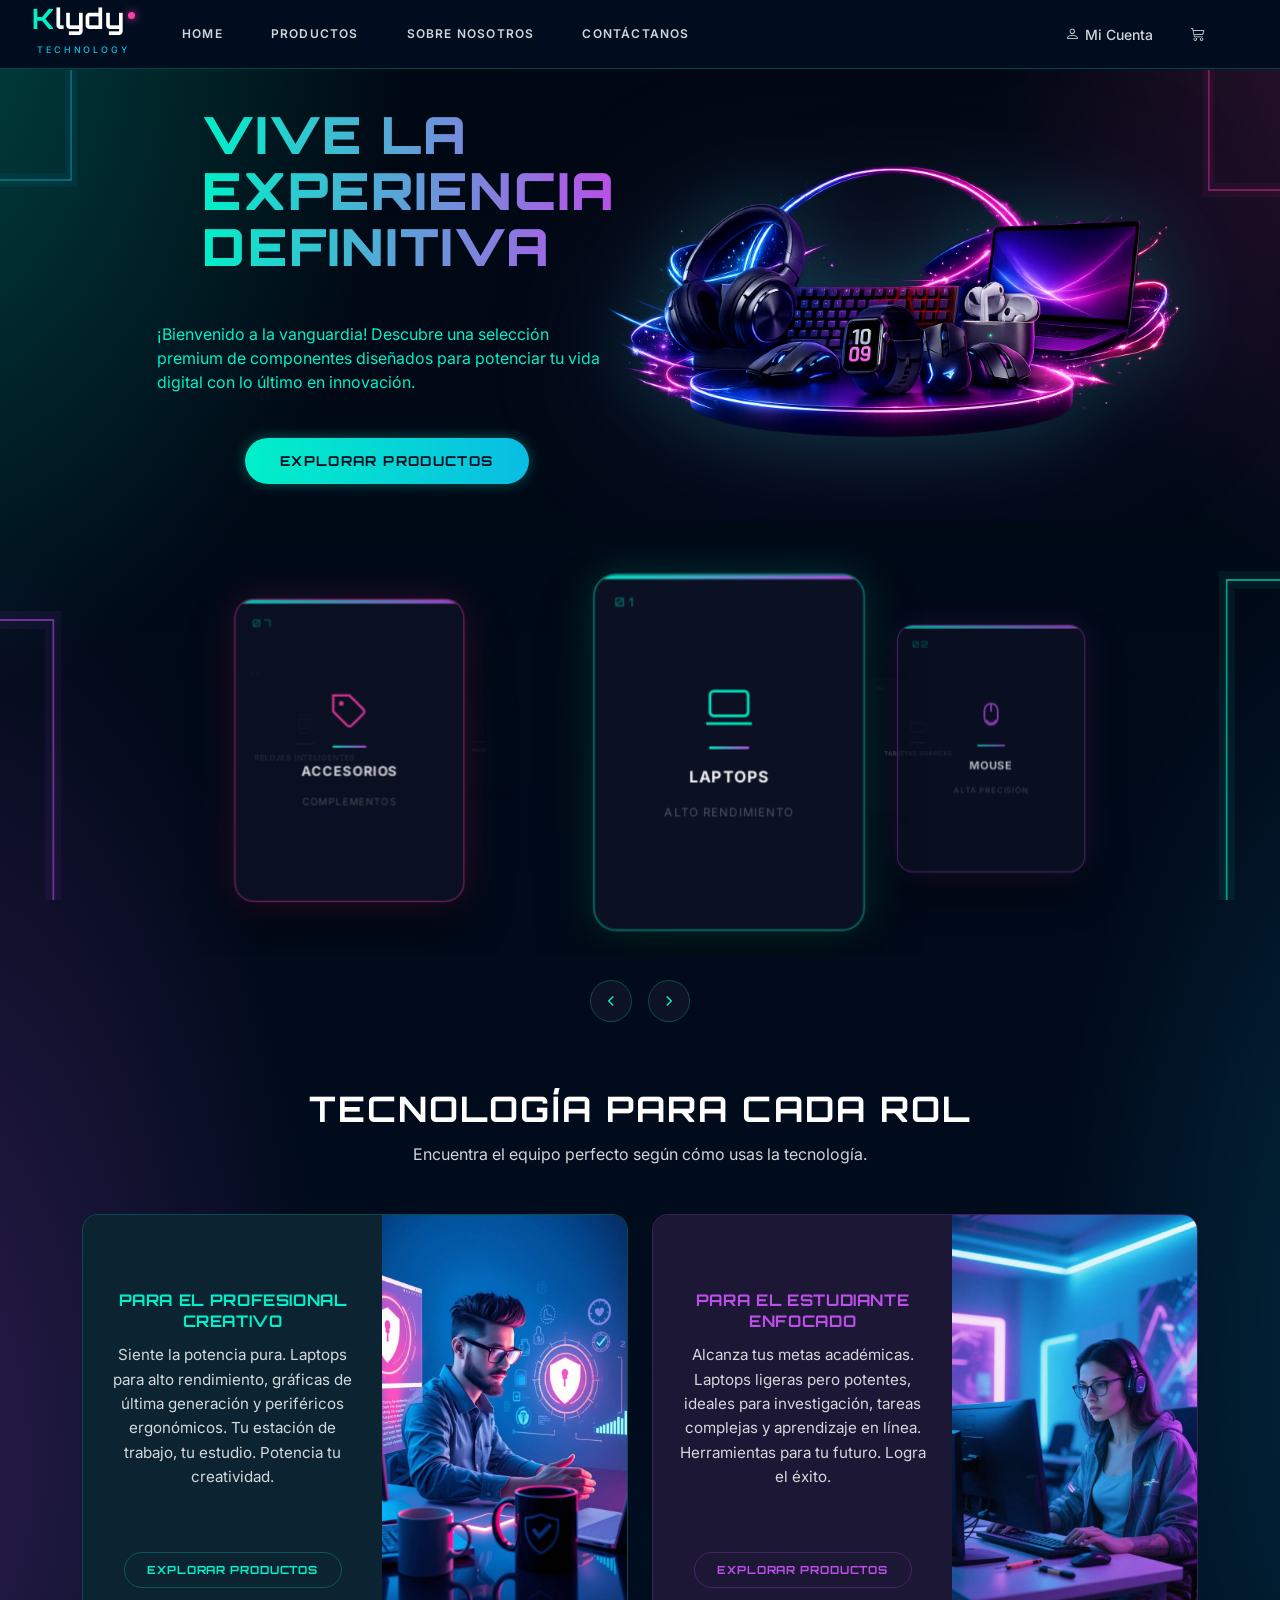
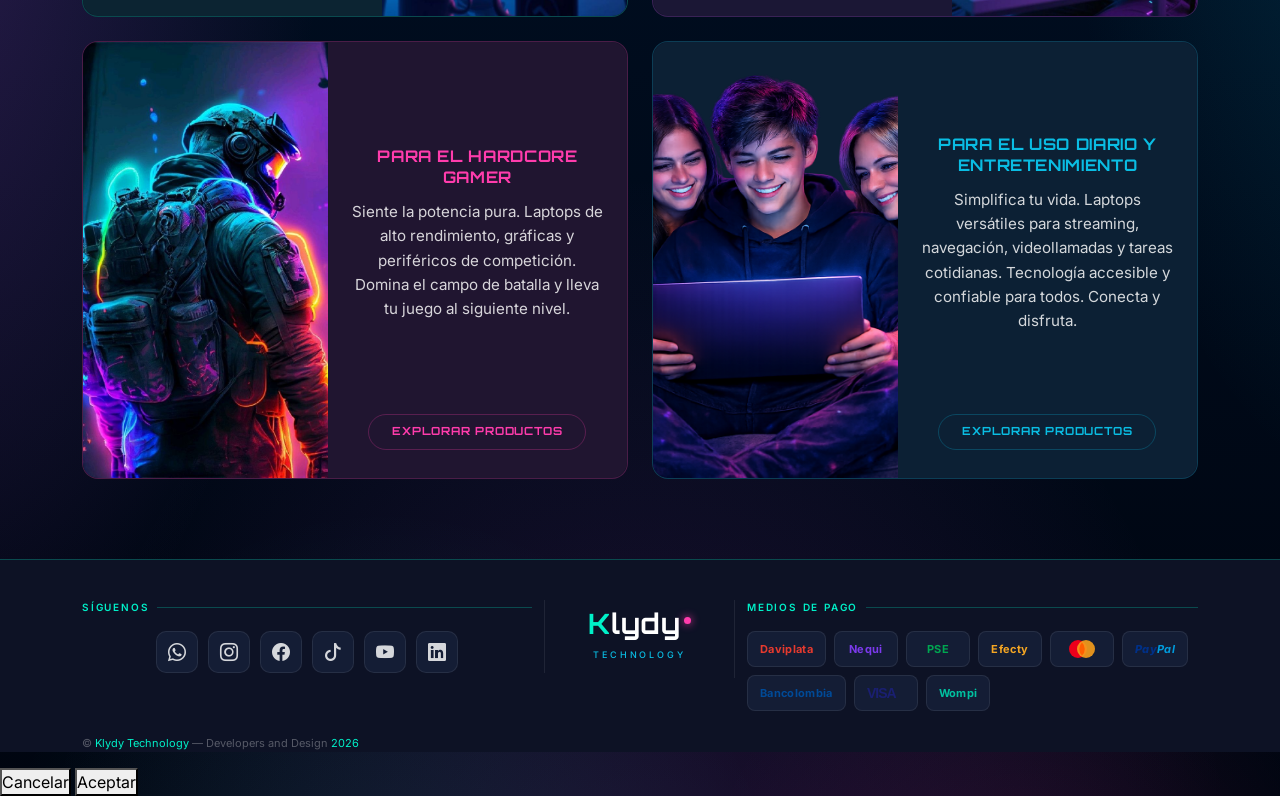
==== index.html @ 908764ba "Ruta registrase" ====
<!DOCTYPE html>
<html lang="es">
<head>
<meta charset="UTF-8">
<meta name="viewport" content="width=device-width, initial-scale=1.0">
<title>KLYDY Technology</title>
<link href="https://cdn.jsdelivr.net/npm/bootstrap@5.3.0/dist/css/bootstrap.min.css" rel="stylesheet">
<link href="https://cdn.jsdelivr.net/npm/bootstrap-icons@1.11.0/font/bootstrap-icons.css" rel="stylesheet">
<link href="https://fonts.googleapis.com/css2?family=Inter:wght@400;500;600&family=Orbitron:wght@700&display=swap" rel="stylesheet">
<link rel="icon" type="image/png" sizes="16x16" href="../images/klydy-favicon-32.png">
<link rel="stylesheet" href="FRONTEND/CSS/nav-footer.css">
<link rel="stylesheet" href="FRONTEND/CSS/index-style.css">

<style>
  /* Modales y offcanvas siempre por encima de la barra inferior */
  .modal-backdrop { z-index: 1050 !important; }
  .modal          { z-index: 1055 !important; }
  .offcanvas-backdrop { z-index: 1055 !important; }
  .offcanvas      { z-index: 1060 !important; }
</style>
</head>
<body>

<div class="neon-lines">
  <svg viewBox="0 0 1440 900" preserveAspectRatio="none"
       xmlns="http://www.w3.org/2000/svg">
    <polyline points="1380,900 1380,580 1440,580"
      fill="none" stroke="#00f0c8" stroke-width="2"  opacity="0.6"/>
    <polyline points="1380,900 1380,580 1440,580"
      fill="none" stroke="#00f0c8" stroke-width="18" opacity="0.07"/>
    <polyline points="60,900 60,620 0,620"
      fill="none" stroke="#bc4fe8" stroke-width="2"  opacity="0.55"/>
    <polyline points="60,900 60,620 0,620"
      fill="none" stroke="#bc4fe8" stroke-width="18" opacity="0.07"/>
    <polyline points="1440,190 1360,190 1360,70"
      fill="none" stroke="#ff3cac" stroke-width="1.5" opacity="0.50"/>
    <polyline points="1440,190 1360,190 1360,70"
      fill="none" stroke="#ff3cac" stroke-width="14"  opacity="0.06"/>
    <polyline points="0,180 80,180 80,70"
      fill="none" stroke="#0abde3" stroke-width="1.5" opacity="0.50"/>
    <polyline points="0,180 80,180 80,70"
      fill="none" stroke="#0abde3" stroke-width="14"  opacity="0.06"/>
  </svg>
</div>


<!-- ============================================================
     NAVBAR
     ============================================================ -->
<section class="nav">
 <nav class="navbar navbar-expand-lg">
  <div class="container-fluid">
    <div class="container-logo">
      <div class="footer-logo-wrap d-flex">
        <a class="footer-logo" href="#">
          <span>K</span>lydy<span class="footer-logo-dot"></span>
        </a>
        <p class="footer-sub">Technology</p>
      </div>
    </div>

    <!-- Toggler hamburguesa -->
    <button class="navbar-toggler d-lg-none" 
      type="button"
      data-bs-toggle="collapse"
      data-bs-target="#navbarKlydy"
      aria-controls="navbarKlydy"
      aria-expanded="false"
      aria-label="Toggle navigation">
      <span class="navbar-toggler-icon"></span>
    </button>

    <!-- Collapse con links -->
    <div class="collapse navbar-collapse" id="navbarKlydy">
      <div>
        <ul class="navbar-nav flex-grow-1 justify-content-evenly mb-2 mb-lg-0">
          <li class="nav-item"><a class="nav-link klydy-link" href="index.html">HOME</a></li>
          <li class="nav-item"><a class="nav-link klydy-link" href="FRONTEND/HTML/productos.html">PRODUCTOS</a></li>
          <li class="nav-item"><a class="nav-link klydy-link" href="FRONTEND/HTML/sobre-nosotros.html">SOBRE NOSOTROS</a></li>
          <li class="nav-item"><a class="nav-link klydy-link" href="FRONTEND/HTML/contacto.html">CONTÁCTANOS</a></li>
        </ul>
      </div>
    </div>

    <!-- Solo desktop -->
    <div class="d-none d-lg-flex align-items-center gap-2">
      <form class="d-flex align-items-center gap-2">
        <button class="btn klydy-btn-login" type="button"
          data-bs-toggle="modal" data-bs-target="#modalLogin">
          <i class="bi bi-person"></i> Mi Cuenta
        </button>
        <button class="btn klydy-btn-cart d-flex align-items-center" type="button"
          data-bs-toggle="offcanvas" data-bs-target="#offcanvasCarrito">
          <i class="bi bi-cart3"></i>
          <span class="klydy-badge ms-1" id="badge-desktop"></span>
        </button>
      </form>
    </div>

  </div>
 </nav>
</section>




  <main id="main-content">


    <!-- SECCIÓN 1 — HERO -->

    <section id="hero" class="section-hero" aria-label="Presentación principal">

      <div class="container-fluid h-100">
        <div class="row align-items-center h-100 g-0">

          <!-- ──  texto y CTA ── -->
          <div class="col-12 col-lg-5 offset-lg-1 hero__content">

            <!-- text-transform: uppercase se aplica desde index.css -->
            <h1 class="hero__title">
              Vive la<br />
              experiencia<br />
              definitiva
            </h1>

            <p class="hero__subtitle">
              
            </p>

            <p class="hero__highlight">
              ¡Bienvenido a la vanguardia! Descubre una selección premium de 
               componentes diseñados para potenciar tu vida digital con lo último en innovación.
            </p>

            <a href="FRONTEND/HTML/productos.html" class="btn hero__cta" aria-label="Explorar catálogo de productos gaming">
              Explorar productos
            </a>

          </div><!-- /hero__content -->

          
            <!-- ──  imagen principal ── -->
          <div class="col-12 col-lg-6 hero__media">
            <img src="FRONTEND/images/images-index/h3.png"
              alt="Laptop gaming ROG Strix con auriculares de alto rendimiento" class="hero__img" width="700"
              height="500" loading="eager" />
          </div>

        </div><!-- /row -->
      </div><!-- /container-fluid -->

    </section>
    <!-- /SECCIÓN 1 HERO -->


<!-- CATEGORÍAS -->
         

    <section id="categorias" class="section-categories" aria-label="Categorías de productos">

      <!-- DESKTOP: carrusel 3D -->
      <div class="categories-scene-wrap">
        <div class="categories-scene">
          <div class="categories-carousel" id="categoriesCarousel"></div>
        </div>
      </div>
      <!-- Controles carrusel 3D (solo desktop) -->
      <div class="categories-controls">
        <button class="cat-ctrl-btn" id="catPrev" aria-label="Categoría anterior">
          <svg width="18" height="18" viewBox="0 0 24 24" fill="none" stroke="currentColor" stroke-width="2">
            <path d="M15 18l-6-6 6-6" />
          </svg>
        </button>
        <button class="cat-ctrl-btn" id="catNext" aria-label="Categoría siguiente">
          <svg width="18" height="18" viewBox="0 0 24 24" fill="none" stroke="currentColor" stroke-width="2">
            <path d="M9 18l6-6-6-6" />
          </svg>
        </button>
      </div>

      <!-- MÓVIL: grid estático -->
      <div class="categories-mobile-grid" id="categoriesMobileGrid"></div>

    </section>
    <!-- /SECCIÓN 2 CATEGORÍAS -->


    <!-- USOS SEGÚN ROL -->
    <section id="usos" class="section-roles" aria-label="Tecnología según tu perfil de uso">

      <div class="container">

        <!-- Encabezado de sección -->
        <header class="section-roles__header text-center">
          <h2 class="section-roles__title">
            Tecnología para cada rol
          </h2>
          <p class="section-roles__subtitle">
            Encuentra el equipo perfecto según cómo usas la tecnología.
          </p>
        </header>

        <!-- Grid de tarjetas -->
        <div class="row justify-content-center g-4 section-roles__grid">


          <!-- ══════════════════════════════════════════════
               TARJETA 1 — Profesional Creativo
               
          ══════════════════════════════════════════════════ -->
          <div class="col-12 col-md-6">
            <article class="role-card role-card--cyan" aria-labelledby="role-creativo-title">
              <div class="role-card__inner">

                <!-- Texto  -->
                <div class="role-card__body">
                  <h3 id="role-creativo-title" class="role-card__title">
                    Para el Profesional Creativo
                  </h3>
                  <p class="role-card__desc">
                    Siente la potencia pura. Laptops para alto rendimiento,
                    gráficas de última generación y periféricos ergonómicos.
                    Tu estación de trabajo, tu estudio. Potencia tu creatividad.
                  </p>
                  <a href="FRONTEND/HTML/productos.html?rol=trabajo" class="btn role-card__btn"
                    aria-label="Explorar productos para profesional creativo">
                    Explorar productos
                  </a>
                </div>

                <!-- Imagen  -->
                <div class="role-card__media">
                  <img src="FRONTEND/images/images-index/profesional1.png"
                    alt="Profesional creativo trabajando en estación de diseño con múltiples monitores"
                    class="role-card__img" loading="lazy" />
                </div>

              </div><!-- /role-card__inner -->
            </article>
          </div>
          <!-- /TARJETA 1 -->


          <!-- ══════════════════════════════════════════════
               TARJETA 2 — Estudiante Enfocado
              
          ══════════════════════════════════════════════════ -->
          <div class="col-12 col-md-6">
            <article class="role-card role-card--purple" aria-labelledby="role-estudiante-title">
              <div class="role-card__inner role-card__inner--reverse">

                <!-- Imagen-->
                <div class="role-card__media">
                  <img src="FRONTEND/images/images-index/estudiante1.png"
                    alt="Estudiante enfocado con laptop trabajando en sus proyectos académicos" class="role-card__img"
                    loading="lazy" />
                </div>

                <!-- Texto -->
                <div class="role-card__body">
                  <h3 id="role-estudiante-title" class="role-card__title">
                    Para el Estudiante Enfocado
                  </h3>
                  <p class="role-card__desc">
                    Alcanza tus metas académicas. Laptops ligeras pero potentes,
                    ideales para investigación, tareas complejas y aprendizaje
                    en línea. Herramientas para tu futuro. Logra el éxito.
                  </p>
                  <a href="FRONTEND/HTML/productos.html?rol=estudio" class="btn role-card__btn"
                    aria-label="Explorar productos para estudiante">
                    Explorar productos
                  </a>
                </div>

              </div><!-- /role-card__inner -->
            </article>
          </div>
          <!-- /TARJETA 2 -->


          <!-- ══════════════════════════════════════════════
               TARJETA 3 — Hardcore Gamer
             
          ══════════════════════════════════════════════════ -->
          <div class="col-12 col-md-6">
            <article class="role-card role-card--pink" aria-labelledby="role-gamer-title">
              <div class="role-card__inner">


                <!-- Imagen -->
                <div class="role-card__media">
                  <img src="FRONTEND/images/images-index/gamer.png"
                    alt="Gamer hardcore con setup RGB en plena competición" class="role-card__img" loading="lazy" />
                </div>

                <!-- Texto -->
                <div class="role-card__body">
                  <h3 id="role-gamer-title" class="role-card__title">
                    Para el Hardcore Gamer
                  </h3>
                  <p class="role-card__desc">
                    Siente la potencia pura. Laptops de alto rendimiento,
                    gráficas y periféricos de competición. Domina el campo
                    de batalla y lleva tu juego al siguiente nivel.
                  </p>
                  <a href="FRONTEND/HTML/productos.html?rol=gamer" class="btn role-card__btn" aria-label="Explorar productos para gamer">
                    Explorar productos
                  </a>
                </div>


              </div><!-- /role-card__inner -->
            </article>
          </div>
          <!-- /TARJETA 3 -->


          <!-- ══════════════════════════════════════════════
               TARJETA 4 — Uso Diario y Entretenimiento
             
          ══════════════════════════════════════════════════ -->
          <div class="col-12 col-md-6">
            <article class="role-card role-card--blue" aria-labelledby="role-diario-title">
              <div class="role-card__inner role-card__inner--reverse">



                <!-- Texto  -->
                <div class="role-card__body">
                  <h3 id="role-diario-title" class="role-card__title">
                    Para el Uso Diario y Entretenimiento
                  </h3>
                  <p class="role-card__desc">
                    Simplifica tu vida. Laptops versátiles para streaming,
                    navegación, videollamadas y tareas cotidianas.
                    Tecnología accesible y confiable para todos. Conecta y disfruta.
                  </p>
                  <a href="FRONTEND/HTML/productos.html?rol=general" class="btn role-card__btn"
                    aria-label="Explorar productos para uso diario">
                    Explorar productos
                  </a>
                </div>
                <!-- imagen  -->
                <div class="role-card__media">
                  <img src="FRONTEND/images/images-index/general.png"
                    alt="Familia disfrutando de entretenimiento y videollamadas con laptop" class="role-card__img"
                    loading="lazy" />
                </div>

              </div><!-- /role-card__inner -->
            </article>
          </div>
          <!-- /TARJETA 4 -->


        </div><!-- /row section-roles__grid -->

      </div><!-- /container -->

    </section>
  


  </main>

  <!-- ============================================================
      MODAL LOGIN
      
      ============================================================ -->
  <div class="modal fade" id="modalLogin" tabindex="-1">
    <div class="modal-dialog modal-dialog-centered">
      <div class="modal-content modal-klydy">

        <div class="modal-header border-0">
          <h5 class="modal-title text-white fw-bold">Iniciar sesión</h5>
          <button type="button" class="btn-close btn-close-white" data-bs-dismiss="modal" aria-label="Cerrar"></button>
        </div>

        <div class="modal-logo-wrap">
          <p class="modal-logo"><span>K</span>lydy<span class="modal-logo-dot"></span></p>
          <p class="modal-logo-sub">Technology</p>
        </div>

        <div class="modal-body px-4 pb-4">
          <div id="mensajeLogin"></div>
          <div class="mb-3">
            <label class="modal-label">Correo</label>
            <input type="email" id="correoLogin" class="form-control klydy-input" placeholder="tu@email.com">
          </div>
          <div class="mb-4">
            <label class="modal-label">Contraseña</label>
            <input type="password" id="passwordLogin" class="form-control klydy-input" placeholder="••••••••">
          </div>
          <button id="btnLogin" class="btn w-100 fw-bold modal-btn-enter">ENTRAR</button>
          <p class="modal-register-text">
            ¿No tienes cuenta?
            <a href="FRONTEND/HTML/registrarse.html" class="modal-register-link">Regístrate</a>
          </p>
        </div>

    

      

      

    </div>
  </div>
</div>


<!-- ============================================================
     OFFCANVAS CARRITO
     ============================================================ -->
<div class="offcanvas offcanvas-end" tabindex="-1" id="offcanvasCarrito" aria-labelledby="offcanvasCarritoLabel">
  <div class="offcanvas-header" style="background:#0d1225; border-bottom: 1px solid rgba(0,240,200,0.2);">
    <h5 class="offcanvas-title text-white" id="offcanvasCarritoLabel">
      <i class="bi bi-cart3 me-2" style="color:#00f0c8;"></i>Mi Carrito
    </h5>
    <button type="button" class="btn-close btn-close-white" data-bs-dismiss="offcanvas" aria-label="Cerrar"></button>
  </div>
  <div class="offcanvas-body" style="background:#0d1225; color: rgba(255,255,255,0.5);">
    <p id="msgVacio" class="text-center mt-4">Tu carrito está vacío.</p>
     <ul id="listaCarrito" class="list-group"></ul>
     <div class="totalCarrito">
      <p class="totalC">Total: <span id="total">0</span></p>
      <button id="btnVaciar" class="btn btn-danger">Vaciar carrito</button>
     </div>
     
  </div>
</div>


<section class="footer">
<!-- ══════════════════════════════════════════════════════
     FOOTER
══════════════════════════════════════════════════════ -->
<footer class="klydy-footer">
  <div class="container">

    <div class="row gy-4 pb-4 align-items-start">

      <!-- COL: REDES SOCIALES -->
      <div class="col-12 col-md-5 col-lg-5 footer-divider">
        <p class="footer-title">Síguenos</p>
        <div class="social-grid">
          <a href="#" class="social-btn whatsapp"  title="WhatsApp"> <i class="bi bi-whatsapp"></i></a>
          <a href="#" class="social-btn instagram" title="Instagram"><i class="bi bi-instagram"></i></a>
          <a href="#" class="social-btn facebook"  title="Facebook"> <i class="bi bi-facebook"></i></a>
          <a href="#" class="social-btn tiktok"    title="TikTok">   <i class="bi bi-tiktok"></i></a>
          <a href="#" class="social-btn youtube"   title="YouTube">  <i class="bi bi-youtube"></i></a>
          <a href="#" class="social-btn linkedin"  title="LinkedIn"> <i class="bi bi-linkedin"></i></a>
        </div>
      </div>

      <!-- COL: LOGO -->
      <div class="col-12 col-md-2 col-lg-2 footer-divider d-flex align-items-center justify-content-center">
        <div class="footer-logo-wrap">
          <a class="footer-logo" href="#">
            <span>K</span>lydy<span class="footer-logo-dot"></span>
          </a>
          <p class="footer-sub">Technology</p>
        </div>
      </div>

      <!-- COL: MEDIOS DE PAGO -->
      <div class="col-12 col-md-5 col-lg-5">
        <p class="footer-title">Medios de pago</p>
        <div class="payment-grid">
          <div class="payment-badge"><span class="pay-daviplata">Daviplata</span></div>
          <div class="payment-badge"><span class="pay-nequi">Nequi</span></div>
          <div class="payment-badge"><span class="pay-pse">PSE</span></div>
          <div class="payment-badge"><span class="pay-efecty">Efecty</span></div>
          <div class="payment-badge">
            <svg width="32" height="20" viewBox="0 0 32 20" xmlns="http://www.w3.org/2000/svg">
              <circle cx="12" cy="10" r="9" fill="#eb001b"/>
              <circle cx="20" cy="10" r="9" fill="#f79e1b" opacity="0.9"/>
              <path d="M16 3.5a9 9 0 0 1 0 13A9 9 0 0 1 16 3.5z" fill="#ff5f00"/>
            </svg>
          </div>
          <div class="payment-badge">
            <span class="pay-paypal" style="font-weight:800; font-style:italic;">Pay<span style="color:#009cde;">Pal</span></span>
          </div>
          <div class="payment-badge"><span class="pay-bancol">Bancolombia</span></div>
          <div class="payment-badge">
            <svg width="38" height="14" viewBox="0 0 38 14" xmlns="http://www.w3.org/2000/svg">
              <text x="0" y="12" font-family="Arial" font-size="14" font-weight="900" fill="#1a1f71" letter-spacing="-1">VISA</text>
            </svg>
          </div>
          <div class="payment-badge"><span class="pay-wompi">Wompi</span></div>
        </div>
      </div>
    </div>

    <!-- BARRA COPYRIGHT -->
    
          <div class="col-12">
          <p class="footer-copy">
            © <span>Klydy Technology</span> — Developers and Design <span>2026</span>
 
      
  </div>
</footer>
</section>


<!-- ============================================================
     BARRA INFERIOR MÓVIL
     ============================================================ -->
<div class="bottom-nav d-lg-none">

  <button class="bottom-nav-item btn-cuenta"
    data-bs-toggle="modal" data-bs-target="#modalLogin"
    onclick="setActive(this)">
    <i class="bi bi-person-circle"></i>
    <span class="label">Mi Cuenta</span>
  </button>

  <button class="bottom-nav-item btn-carrito"
    data-bs-toggle="offcanvas" data-bs-target="#offcanvasCarrito"
    onclick="setActive(this)">
    <i class="bi bi-cart3"></i>
    <span class="bottom-badge" id="badge-mobile">0</span>
    <span class="label">Carrito</span>
  </button>

  <button id="buscarCatrgoria" class="bottom-nav-item filtro">
    <i class="bi bi-funnel-fill"></i>
     <span>Buscasr por</span>
  </button>
</div>
  <!-- =========================================
  TOAST NOTIFICACIONES
  ========================================= -->

  <div id="toast"></div>

  <!-- =========================================
  MODAL CONFIRMACIÓN
  ========================================= -->

  <div id="modalConfirmacion" class="modalConfirmacion">

    <div class="contenidoModal">

      <p id="mensajeModal"></p>

      <div class="botonesModal">
        <button id="cancelarModal">Cancelar</button>
        <button id="aceptarModal">Aceptar</button>
      </div>

    </div>

  </div>

<!-- ============================================================
     MODAL CERRAR SESIÓN
============================================================ -->
<div class="modal fade" id="modalCerrarSesion" tabindex="-1">

  <div class="modal-dialog modal-dialog-centered">

    <div class="modal-content modal-klydy">

      <div class="modal-header border-0">

        <h5 class="modal-title text-white fw-bold">
          Confirmar cierre de sesión
        </h5>

        <button
          type="button"
          class="btn-close btn-close-white"
          data-bs-dismiss="modal">
        </button>

      </div>

      <div class="modal-body text-center text-white">

        <i
          class="bi bi-box-arrow-right"
          style="
            font-size: 3rem;
            color: #00f0c8;
          ">
        </i>

        <p class="mt-3 fs-5">
          ¿Estás seguro de cerrar sesión?
        </p>

      </div>

      <div class="modal-footer border-0 justify-content-center">

        <button
          type="button"
          class="btn btn-secondary"
          data-bs-dismiss="modal">

          Cancelar

        </button>

        <button
          type="button"
          class="btn btn-danger"
          id="confirmarCerrarSesion">

          Cerrar Sesión

        </button>

      </div>

    </div>

  </div>

</div>




  <!-- Bootstrap  -->
  <script src="https://cdn.jsdelivr.net/npm/bootstrap@5.3.3/dist/js/bootstrap.bundle.min.js"></script>

  <script src="FRONTEND/JS/inicio.js"></script>
  <script src="FRONTEND/JS/nav.js"></script>

</body>

</html>
---- FRONTEND/CSS/nav-footer.css ----
/* ============================================================
   BASE
   ============================================================ */
*, *::before, *::after { box-sizing: border-box; margin: 0; padding: 0; }


:root {

  /* ── FONDOS ─────────────────────────────────────────────── */
  --bg-base:          #050d1f;   /* Fondo principal */
  --bg-surface:       #0d1225;   /* Tarjetas, modales */
  --bg-elevated:      #141d35;   /* Hover, elementos */
  --bg-overlay:       rgba(5, 13, 31, 0.97);  /* Navbar, overlays */

  /* ── NEONES PRINCIPALES ─────────────────────────────────── */
  --neon-cyan:        #00f0c8;   /* Primario — links activos, bordes, precios */
  --neon-purple:      #bc4fe8;   /* Secundario — categorías, login */
  --neon-pink:        #ff3cac;   /* Acento — carrito, badges, CTAs */
  --neon-blue:        #0abde3;   /* Info — botón enviar, links */

  /* ── NEONES CON OPACIDAD (fondos) ───────────────── */
  --neon-cyan-10:     rgba(0, 240, 200, 0.10);
  --neon-cyan-15:     rgba(0, 240, 200, 0.15);
  --neon-cyan-20:     rgba(0, 240, 200, 0.20);
  --neon-purple-10:   rgba(188, 79, 232, 0.10);
  --neon-purple-20:   rgba(188, 79, 232, 0.20);
  --neon-pink-10:     rgba(255, 60, 172, 0.10);
  --neon-pink-20:     rgba(255, 60, 172, 0.20);
  --neon-blue-10:     rgba(10, 189, 227, 0.10);
  --neon-blue-20:     rgba(10, 189, 227, 0.20);

  /* ── TEXTO ──────────────────────────────────────────────── */
  --text-primary:     #ffffff;
  --text-secondary:   rgba(255, 255, 255, 0.825);
  --text-muted:       rgba(255, 255, 255, 0.30);
  --text-cyan:        #00f0c8;
  --text-purple:      #bc4fe8;
  --text-pink:        #ff3cac;
  --text-blue:        #0abde3;

  /* ── BORDES ─────────────────────────────────────────────── */
  --border-default:   rgba(255, 255, 255, 0.08);
  --border-cyan:      rgba(0, 240, 200, 0.25);
  --border-cyan-hover:rgba(0, 240, 200, 0.55);
  --border-purple:    rgba(188, 79, 232, 0.25);
  --border-pink:      rgba(255, 60, 172, 0.25);
  --border-blue:      rgba(10, 189, 227, 0.25);

  /* / SOMBRAS ────────────────────────────────────── */
  --glow-cyan:        0 0 14px rgba(0, 240, 200, 0.35);
  --glow-cyan-lg:     0 0 30px rgba(0, 240, 200, 0.50);
  --glow-purple:      0 0 14px rgba(188, 79, 232, 0.35);
  --glow-pink:        0 0 14px rgba(255, 60, 172, 0.35);
  --glow-blue:        0 0 14px rgba(10, 189, 227, 0.35);

  /* ── GRADIENTES ─────────────────────────────────────────── */
  --gradient-cyan-purple: linear-gradient(90deg, #00f0c8, #bc4fe8);
  --gradient-purple-pink: linear-gradient(90deg, #bc4fe8, #ff3cac);
  --gradient-cyan-blue:   linear-gradient(90deg, #00f0c8, #0abde3);
  --gradient-btn:         linear-gradient(90deg, #00f0c8, #0abde3);

  /* ── BORDER RADIUS ──────────────────────────────────────── */
  --radius-sm:   6px;
  --radius-md:   8px;
  --radius-lg:   12px;
  --radius-xl:   16px;
  --radius-pill: 999px;

  /* ── TIPOGRAFÍA ─────────────────────────────────────────── */
  --font-heading: 'Orbitron', sans-serif;
  --font-body:    'Inter', sans-serif;

  /* ── TRANSICIONES ───────────────────────────────────────── */
  --transition-fast:   all 0.15s ease;
  --transition-normal: all 0.20s ease;
  --transition-slow:   all 0.30s ease;

}

body {
  background-color: #000510;
  background-image:
    /* Niebla cyan intensa arriba izquierda */
    radial-gradient(ellipse 70% 50% at -10% 0%,   rgba(0,240,200,0.28)  0%, transparent 60%),
    /* Niebla purple izquierda centro */
    radial-gradient(ellipse 55% 70% at -5%  60%,  rgba(188,79,232,0.22) 0%, transparent 55%),
    /* Niebla pink arriba derecha */
    radial-gradient(ellipse 60% 45% at 110% 0%,   rgba(255,60,172,0.20) 0%, transparent 55%),
    /* Niebla blue derecha centro */
    radial-gradient(ellipse 50% 60% at 110% 55%,  rgba(10,189,227,0.18) 0%, transparent 55%),
    /* Resplandor purple abajo centro */
    radial-gradient(ellipse 80% 60% at 50%  110%,  rgba(188,79,232,0.18) 0%, transparent 60%),
    /* Cyan abajo izquierda */
    radial-gradient(ellipse 60% 40% at 30%  110%,  rgba(0,240,200,0.12)  0%, transparent 55%),
    /* Pink abajo derecha */
    radial-gradient(ellipse 50% 35% at 80%  110%,  rgba(255,60,172,0.14) 0%, transparent 55%),
    /* Base oscura profunda */
    linear-gradient(180deg, #000812 0%, #010a1a 35%, #000d1f 65%, #000510 100%);

  font-family: 'Inter', sans-serif; 
  min-height: 100vh;
  position: relative;
  padding-bottom: 70px;
  padding-top: 70px;
}

body {
  padding-top: 70px;
  padding-bottom: 70px;
  font-family: 'Inter', sans-serif; 
  min-height: 100vh;
  position: relative;

}

/* ── L-SHAPES ESQUINAS ─────────────────────────────────────── */
.neon-lines {
  position: fixed;
  inset: 0;
  z-index: 0;
  pointer-events: none;
}

.neon-lines svg {
  width: 100%;
  height: 100%;
  position: absolute;
  inset: 0;
}


@media (min-width: 992px) {
  body { 
    padding-bottom: 0; /* en desktop no hay barra inferior */
  }
}

nav{
   background: var(--bg-overlay);
   z-index: 9999;
}
.navbar {
  background: #000d1f !important;
  position: fixed !important;
  top: 0;
  left: 0;
  right: 0;
  width: 100%;
  z-index: 9999; /* ← debe ser mayor que todo lo demás */
  border-bottom: 1px solid var(--border-cyan);
  padding: 0;
  opacity: 100%;
}

.container-fluid {
  display: flex;
  align-items: center;
  padding: 0 2rem;
  height: 68px;
  gap: 8px;
}

.navbar-brand {
  font-family: 'Orbitron', sans-serif;
  font-size: 20px;
  font-weight: 700;
  color: var(--text-primary) !important;
  letter-spacing: 1px;
  text-decoration: none;
  flex-shrink: 0;
  
}
.navbar-brand span { color: var(--neon-cyan); }
.navbar-brand img {
  height: 40px;
  width: auto;
  object-fit: contain;
}

.klydy-link {
  margin-left: 30px;
  position: relative;
  font-size: 12px;
  font-weight: 600;
  letter-spacing: 0.1em;
  color: var(--text-secondary) !important;
  border: 1px solid transparent;
  border-radius: var(--radius-md);
  transition: var(--transition-normal);
  white-space: nowrap;
}

.klydy-link::after {
  content: '';
  position: absolute;
  bottom: 3px; left: 16px; right: 16px;
  height: 2px;
  background: var(--gradient-cyan-purple);
  border-radius: 2px;
  transform: scaleX(0);
  transform-origin: left;
  transition: transform 0.25s cubic-bezier(0.4,0,0.2,1);
}

.klydy-link:hover,
.klydy-link.active {
  color: var(--neon-cyan) !important;
  background: var(--neon-cyan-10);
  border-color: var(--border-cyan);
  box-shadow: var(--glow-cyan);
}

.klydy-link:hover::after,
.klydy-link.active::after {
  transform: scaleX(1);
}

.klydy-input {
  background: var(--bg-surface) !important;
  border: 1px solid var(--border-cyan) !important;
  border-radius: var(--radius-md) !important;
  color: var(--text-primary) !important;
  font-size: 12px;
  width: 160px;
  transition: width 0.3s ease, border-color 0.2s, box-shadow 0.2s;
}
.klydy-input::placeholder { color: var(--text-muted) !important; }
.klydy-input:focus {
  width: 200px;
  border-color: var(--neon-cyan) !important;
  box-shadow: 0 0 0 3px var(--neon-cyan-10) !important;
}

.klydy-search-btn {
  color: var(--neon-cyan);
  padding: 7px 10px;
  transition: var(--transition-normal);
  background: transparent;
  display: flex; align-items: center;
}
.klydy-search-btn:hover {
  background: var(--neon-cyan-10);
  color: var(--neon-cyan);
  box-shadow: var(--glow-cyan);
}

.klydy-btn-login {
  font-size: 14px;
  font-weight: 500;
  color: var(--text-secondary);
  padding: 7px 14px;
  background: transparent;
  transition: var(--transition-normal);
  white-space: nowrap;
  display: flex; align-items: center; gap: 6px;
}
.klydy-btn-login:hover {
  color: var(--neon-cyan);
  background: var(--neon-cyan-10);
  border-color: var(--border-cyan);
  box-shadow: var(--glow-cyan);
}

.klydy-btn-cart {
  font-size: 14px;
  font-weight: 500;
  color: var(--text-secondary);
  padding: 7px 14px;
  background: transparent;
  transition: var(--transition-normal);
  white-space: nowrap;
  display: flex; align-items: center; gap: 6px;
}
.klydy-btn-cart:hover {
   color: var(--neon-cyan);
}

.klydy-badge {
  color: var(--text-primary);
  font-size: 14px;
  font-weight: 400;
  padding: 2px 6px;
  min-width: 18px;
  text-align: center;
  line-height: 1.4;  
}

.navbar-toggler {
  border-color: var(--border-cyan) !important;
  box-shadow: var(--glow-cyan);
  padding: 6px 10px;
}
.navbar-toggler-icon {
  background-image: url("data:image/svg+xml,%3csvg xmlns='http://www.w3.org/2000/svg' viewBox='0 0 30 30'%3e%3cpath stroke='rgba(0,240,200,0.85)' stroke-linecap='round' stroke-miterlimit='10' stroke-width='2' d='M4 7h22M4 15h22M4 23h22'/%3e%3c/svg%3e") !important;
}

.navbar-collapse {
  display: flex;
  align-items: center;
}

.bottom-nav {
  display: none;
}

/* Ícono del toggler cambia según estado */
.navbar-toggler[aria-expanded="true"] .navbar-toggler-icon {
  background-image: url("data:image/svg+xml,%3csvg xmlns='http://www.w3.org/2000/svg' viewBox='0 0 30 30'%3e%3cpath stroke='rgba(255,60,172,0.85)' stroke-linecap='round' stroke-miterlimit='10' stroke-width='2' d='M6 6L24 24M6 24L24 6'/%3e%3c/svg%3e") !important;
  border-color: rgba(255,60,172,0.35) !important;
}

.navbar-toggler[aria-expanded="true"] {
  border-color: rgba(255,60,172,0.35) !important;
  box-shadow: 0 0 10px rgba(255,60,172,0.25) !important;
}

@media (min-width: 200px) and (max-width: 1100px) {
  .footer-sub {
    display: none;
  }
  .footer-logo {
   margin-bottom: 10px;
}
 
}
@media (max-width: 991px) {

  .navbar {
    position: fixed !important;
    top: 0;
    left: 0;
    right: 0;
    z-index: 9999;
  }

  .navbar .container-fluid {
    height: 56px;
    padding: 0 0.75rem;
    display: flex;
    align-items: center;
    justify-content: space-between;
    flex-wrap: nowrap;
    gap: 8px;
  }

 
  .navbar-brand {
    padding: 0;
    margin: 0;
    flex-shrink: 0;
  }

  /* Toggler compacto */
  .navbar-toggler {
    flex-shrink: 0;
    padding: 5px 8px;
  }

  .navbar-collapse {
    position: fixed !important;
    top: 56px !important;   /* altura del navbar móvil */
    left: 0;
    right: 0;
    z-index: 9998;
    max-height: calc(100vh - 56px - 64px); /* pantalla - navbar - barra inferior */
    overflow-y: auto;       /* scroll si el contenido es muy largo */
    scrollbar-width: none;
    background: #000d1f !important;
    border: 1px solid rgba(0,240,200,0.15);
    border-radius: 0 0 12px 12px;
    margin-top: 0 !important;
    padding: 1rem;
    box-shadow: 0 8px 32px rgba(0,0,0,0.9);
    
    
  }



  .navbar-collapse .navbar-nav {
    flex-direction: column;
  }

  .navbar-collapse .klydy-link {
    display: block;
    padding: 10px 16px;
    border-bottom: 1px solid var(--border-default);
    border-radius: 0;
    border-left: none;
    border-right: none;
    border-top: none;
  }

  .navbar-collapse .nav-item:last-child .klydy-link {
    border-bottom: none;
  }

  #searchBar {
    background: var(--bg-overlay);
    border-radius: 0 0 var(--radius-lg) var(--radius-lg);
    padding: 8px 12px;
  }

  #searchBar .klydy-input {
    width: 100% !important;
  }

  .bottom-nav {
    position: fixed !important;
    bottom: 0;
    left: 0;
    width: 100%;
    z-index: 9999;
    display: flex;
    position: fixed;
    height: 64px;
    background: var(--bg-overlay);
    border-top: 1px solid var(--border-cyan);
    backdrop-filter: blur(16px);
    -webkit-backdrop-filter: blur(16px);
    align-items: stretch;
    box-shadow: 0 -4px 24px rgba(0,0,0,0.4), 0 -1px 0 var(--neon-cyan-10);
  }

  .bottom-nav-item {
    flex: 1;
    display: flex;
    flex-direction: column;
    align-items: center;
    justify-content: center;
    gap: 3px;
    cursor: pointer;
    background: transparent;
    border: none;
    color: var(--text-muted);
    font-size: 10px;
    font-weight: 500;
    letter-spacing: 0.04em;
    font-family: var(--font-body);
    transition: var(--transition-normal);
    padding: 6px 4px;
    position: relative;
    text-decoration: none;
  }

  .bottom-nav-item i {
    font-size: 20px;
    line-height: 1;
    transition: var(--transition-normal);
  }

  .bottom-nav-item span.label {
    font-size: 10px;
    line-height: 1;
  }

  .bottom-nav-item:hover,
  .bottom-nav-item.active {
    color: var(--neon-cyan);
    background: var(--neon-cyan-10);
  }

  .bottom-nav-item:hover i,
  .bottom-nav-item.active i {
    text-shadow: var(--glow-cyan);
  }

  .bottom-nav-item.active::before {
    content: '';
    position: absolute;
    top: 0; left: 20%; right: 20%;
    height: 2px;
    background: var(--gradient-cyan-purple);
    border-radius: 0 0 4px 4px;
  }

  .bottom-nav-item .bottom-badge {
    display: none;
  }

  .bottom-nav-item.btn-cuenta:hover,
  .bottom-nav-item.btn-cuenta.active { color: var(--neon-purple); background: var(--neon-purple-10); }
  .bottom-nav-item.btn-cuenta:hover i,
  .bottom-nav-item.btn-cuenta.active i { text-shadow: var(--glow-purple); }
  .bottom-nav-item.btn-cuenta.active::before { background: var(--gradient-purple-pink); }

  .bottom-nav-item.btn-carrito:hover,
  .bottom-nav-item.btn-carrito.active { color: var(--neon-pink); background: var(--neon-pink-10); }
  .bottom-nav-item.btn-carrito:hover i,
  .bottom-nav-item.btn-carrito.active i { text-shadow: var(--glow-pink); }
  .bottom-nav-item.btn-carrito.active::before { background: var(--gradient-purple-pink); }

  .bottom-nav-item.btn-menu.active { color: var(--neon-blue); background: var(--neon-blue-10); }
  .bottom-nav-item.btn-menu.active i { text-shadow: var(--glow-blue); }
  .bottom-nav-item.btn-menu.active::before { background: var(--gradient-cyan-blue); }

}

@media (max-width: 991px) {

  /* Fondo oscuro sólido del collapse */
  .navbar-collapse {
    background: #000d1f !important;
    border: 1px solid rgba(0, 240, 200, 0.15);
    border-radius: 12px;
    
    margin-top: 8px;
    padding: 1rem;
    box-shadow:
      0 8px 32px rgba(0, 0, 0, 0.9),
      inset 0 0 0 1px rgba(0, 0, 0, 1);
    
      
  }

  /* Navbar superior también sólido */ bottom-badge
  .navbar {
    background: #000d1f !important;
  }

}

/*Responsive carrito.................................................................................*/



/* ══════════════════════════════════════════════════════
   FOOTER
══════════════════════════════════════════════════════ */
.klydy-footer {
  background: var(--bg-surface);
  border-top: 1px solid var(--border-cyan);
  padding: 2.5rem 0 0;
  margin-top: auto;
}

/* ── Títulos de sección ── */
.footer-title {
  font-size: 10px;
  font-weight: 600;
  letter-spacing: 0.18em;
  text-transform: uppercase;
  color: var(--neon-cyan);
  display: flex;
  align-items: center;
  gap: 8px;
}

.footer-title::after {
  content: '';
  flex: 1;
  height: 1px;
  background: var(--border-cyan);
}

/* ── Divisores verticales entre columnas ── */
.footer-divider {
  border-right: 1px solid var(--border-default);
}

@media (max-width: 767px) {
  .footer-divider { border-right: none }
}

/* ══════════════════════════════════════════════════════
   SECCIÓN 1 — MEDIOS DE PAGO
══════════════════════════════════════════════════════ */
.payment-grid {
  display: flex;
  flex-wrap: wrap;
  gap: 8px;
  align-items: center;
}

.payment-badge {
  display: flex;
  align-items: center;
  justify-content: center;
  background: var(--bg-elevated);
  border: 1px solid var(--border-default);
  border-radius: 8px;
  padding: 6px 12px;
  min-width: 64px;
  height: 36px;
  transition: border-color 0.2s, box-shadow 0.2s;
  cursor: default;
}

.payment-badge:hover {
  border-color: var(--border-cyan);
  box-shadow: var(--glow-cyan);
}

.payment-badge span {
  font-size: 11px;
  font-weight: 700;
  letter-spacing: 0.03em;
  white-space: nowrap;
}

/* Colores de cada medio */
.pay-nequi    { color: #7c3aed; }
.pay-daviplata{ color: #e63a2e; }
.pay-pse      { color: #00a651; }
.pay-efecty   { color: #f5a623; }
.pay-master   { color: #eb001b; }
.pay-paypal   { color: #003087; }
.pay-bancol   { color: #004a97; }
.pay-visa     { color: #1a1f71; }
.pay-wompi    { color: #00c1a0; }

/* ══════════════════════════════════════════════════════
   SECCIÓN 2 — LOGO KLYDY
══════════════════════════════════════════════════════ */
.footer-logo-wrap {
  display: flex;
  flex-direction: column;
  align-items: center;
  text-align: center;
  gap: 10px;
}

.footer-logo {
  font-family: 'Orbitron', sans-serif;
  font-size: 28px;
  font-weight: 700;
  color: var(--text-primary);
  letter-spacing: 1px;
  line-height: 1;
  text-decoration: none;
  margin-top: 10px;
}

.footer-logo span { color: var(--neon-cyan); }

.footer-logo-dot {
  width: 7px;
  height: 7px;
  background: var(--neon-pink);
  border-radius: 50%;
  box-shadow: 0 0 8px var(--neon-pink);
  display: inline-block;
  margin-left: 3px;
  vertical-align: super;
}

.footer-sub {
  font-size: 9px;
  letter-spacing: 0.32em;
  text-transform: uppercase;
  color: var(--neon-blue);
  font-weight: 500;
}

.footer-desc {
  font-size: 12px;
  color: var(--text-muted);
  line-height: 1.65;
  max-width: 200px;
  margin-top: 4px;
}

/* ══════════════════════════════════════════════════════
   SECCIÓN 3 — REDES SOCIALES
══════════════════════════════════════════════════════ */
.social-grid {
  display: flex;
  flex-wrap: wrap;
  gap: 10px;
  justify-content: center;
}

.social-btn {
  width: 42px;
  height: 42px;
  border-radius: 10px;
  background: var(--bg-elevated);
  border: 1px solid var(--border-default);
  color: var(--text-secondary);
  display: flex;
  align-items: center;
  justify-content: center;
  font-size: 18px;
  text-decoration: none;
  transition: color 0.2s, border-color 0.2s, box-shadow 0.2s, transform 0.15s;
}

.social-btn:hover {
  transform: translateY(-2px);
}

/* Colores hover por red */
.social-btn.whatsapp:hover { color: #25d366; border-color: rgba(37,211,102,0.45); box-shadow: 0 0 14px rgba(37,211,102,0.25); }
.social-btn.instagram:hover{ color: #e1306c; border-color: rgba(225,48,108,0.45); box-shadow: 0 0 14px rgba(225,48,108,0.25); }
.social-btn.facebook:hover  { color: #1877f2; border-color: rgba(24,119,242,0.45); box-shadow: 0 0 14px rgba(24,119,242,0.25); }
.social-btn.tiktok:hover    { color: #69c9d0; border-color: rgba(105,201,208,0.45); box-shadow: 0 0 14px rgba(105,201,208,0.25); }
.social-btn.youtube:hover   { color: #ff0000; border-color: rgba(255,0,0,0.45);     box-shadow: 0 0 14px rgba(255,0,0,0.25); }
.social-btn.linkedin:hover  { color: #0a66c2; border-color: rgba(10,102,194,0.45); box-shadow: 0 0 14px rgba(10,102,194,0.25); }

/* ══════════════════════════════════════════════════════
   BARRA INFERIOR — COPYRIGHT
══════════════════════════════════════════════════════ */
.footer-bottom {
  border-top: 1px solid var(--border-default);
  padding: 1rem 0;
  margin-top: 2rem;
}

.footer-bottom-links {
  display: flex;
  gap: 1.5rem;
  flex-wrap: wrap;
  list-style: none;
  padding: 0;
  margin: 0;
}

.footer-bottom-links a {
  font-size: 12px;
  color: var(--text-muted);
  text-decoration: none;
  transition: color 0.2s;
}

.footer-bottom-links a:hover { color: var(--neon-cyan); }

.footer-copy {
  font-size: 11px;
  color: var(--text-muted);
  margin: 0;
  text-align: left;
}

.footer-copy span { color: var(--neon-cyan); }

/* ══════════════════════════════════════════════════════
   MODAL-LOLOGIN
══════════════════════════════════════════════════════ */

.modal-body {
  width: 100%;
  box-sizing: border-box;
}

.logo-form {
  margin: auto;
  text-align: center;
  gap: 5px;
}

.logo-form {
  font-family: 'Orbitron', sans-serif;
  font-size: 26px;
  font-weight: 700;
  color: var(--text-primary);
  letter-spacing: 1px;
  line-height: 1;
  text-decoration: none;
}

.logo-form span { color: var(--neon-cyan); }

.logo-form-dot {
  width: 7px;
  height: 7px;
  background: var(--neon-pink);
  border-radius: 50%;
  box-shadow: 0 0 8px var(--neon-pink);
  display: inline-block;
  margin-left: 3px;
  vertical-align: super;
}

.logo-form-sub {
  font-size: 9px;
  letter-spacing: 0.32em;
  text-transform: uppercase;
  color: var(--neon-blue);
  font-weight: 500;
}

.logo-form-desc {
  font-size: 12px;
  color: var(--text-muted);
  line-height: 1.65;
  max-width: 200px;
  margin-top: 4px;
}         

.modal-klydy {
  background: #0d1225;
  border: 1px solid rgba(0, 240, 200, 0.2);
  border-radius: 16px;
  
}

.modal-logo-wrap {
  text-align: center;
  padding: 0 1rem;
}

.modal-logo {
  font-family: 'Orbitron', sans-serif;
  font-size: 26px;
  font-weight: 700;
  color: var(--text-primary);
  letter-spacing: 1px;
  line-height: 1;
  margin-bottom: 0;
}

.modal-logo span {
  color: var(--neon-cyan);
}

.modal-logo-dot {
  width: 7px;
  height: 7px;
  background: var(--neon-pink);
  border-radius: 50%;
  box-shadow: 0 0 8px var(--neon-pink);
  display: inline-block;
  margin-left: 3px;
  vertical-align: super;
}

.modal-logo-sub {
  font-size: 9px;
  letter-spacing: 0.32em;
  text-transform: uppercase;
  color: var(--neon-blue);
  font-weight: 500;
  margin-bottom: 1rem;
}

.klydy-input {
  width: 100%;
}

.modal-label {
  color:#ffffff;
  font-size: 11px;
  letter-spacing: 0.1em;
  text-transform: uppercase;
}

.modal-btn-enter {
  background: linear-gradient(90deg, #00f0c8, #0abde3);
  color: #050d1f;
  border-radius: 8px;
  padding: 12px;
  letter-spacing: 0.1em;
}

.modal-register-text {
  text-align: center;
  margin-top: 0.75rem;
  margin-bottom: 0;
  font-size: 13px;
  color: #ffffff;
}

.modal-register-link {
  color: #00f0c8;
  text-decoration: none;
}

/* ============================================================
   CONTENIDO......
   ============================================================ */






/* ─────────────────────────────────────────────
   OFFCANVAS CARRITO
   ───────────────────────────────────────────── */
 
.offcanvas-body{
    overflow-y: auto;
    /* Firefox */
    scrollbar-width: thin;
    scrollbar-color: #265f55 #111827;
    padding: 2px 10px 150px 30px;
}

/* Chrome, Edge y Safari */
.offcanvas-body::-webkit-scrollbar{
    width: 10px;
   
}

.offcanvas-body::-webkit-scrollbar-track{
    background: #111827;
    border-radius: 20px;
     
}

.offcanvas-body::-webkit-scrollbar-thumb{
    background: linear-gradient(
        180deg,
         #033a34,
        #0a453c
    );

    border-radius: 20px;
    border: 2px solid #111827;
   
}

.offcanvas-body::-webkit-scrollbar-thumb:hover{
    background: linear-gradient(
        180deg,
        #033a34,
        #0a453c
    );
}
.totalCarrito{
  position: absolute;
  bottom: 0px;
  display: flex;
  justify-content: center;
  align-items: center;
  
  height: 88px;
  gap: 30px;
  width: 100%;
  left: 0;
  background: #0d1225;
  padding: 20px;
  z-index: 10;
}

#offcanvasCarrito {
  background: var(--bg-surface);

  color: var(--text-primary);
  border-left: 1px solid var(--border-cyan);
  box-shadow: var(--glow-cyan-lg);
  width: 40%;
}
 
/* Header */
#offcanvasCarrito .offcanvas-header {
  background: var(--bg-surface);
  border-bottom: 1px solid var(--border-cyan);
  
}
 

#offcanvasCarrito .offcanvas-title {
  font-family: var(--font-heading);
  letter-spacing: 1px;
}
/* ─────────────────────────────────────────────
   OFFCANVAS CARRITO MOVIL
   ───────────────────────────────────────────── */
@media(min-width: 1156px ) and ( max-width: 1380px){

    .totalCarrito{
      position: absolute;
      bottom: 0px !important;
      margin-bottom: 10px;
      display: flex;
      justify-content: center;
      margin: 0px;
      align-items: center;
      height: 85px !important;
      gap: 30px;
      width: 100%;
      left: 0;
      background: #0d1225 !important;
      padding: 20px;
      z-index: 10;
    }

    #offcanvasCarrito {
      /*background: var(--bg-surface) !important;*/
      background: #00a651!important;
      color: var(--text-primary);
      border-left: 1px solid var(--border-cyan);
      box-shadow: var(--glow-cyan-lg);
      width: 44%;
      height: 100vh;
      margin-top: 0 !important;
      margin-bottom: 0px !important;
    }
    
    #listaCarrito {
      margin-top: 0px !important;
      display: flex;
      flex-direction: column;
      gap: 5px;
      font-size: 14px;
      margin-bottom: 0px !important;
      
    }

    #listaCarrito .producto {
      display: flex;
      align-items: center;
      
      justify-content: space-between;
      gap: 1px;
    
      background: var(--bg-elevated);
      padding: 5px !important;
      margin-top: 4px;
      border-radius: var(--radius-md);
    
      border: 1px solid var(--border-default);
      transition: var(--transition-normal);
    }
    
    /* Imagen */
    .imagenCarrito {
      width: 50px !important;
      height: 50px !important;
      padding: 5px !important;
      object-fit: cover;
      border-radius: var(--radius-sm);
      border: 1px solid var(--border-cyan);
    }


    .botonEliminar {
      background: transparent;
      border: 1px solid var(--border-pink);
      color: var(--text-pink);
      border-radius: var(--radius-pill);
      width: 39px !important;
      height: 35px !important;
      display: flex !important;
      margin: 5px !important;
      justify-content: center !important;
      align-items: center !important;
      font-size: 14px !important;
      cursor: pointer;
      transition: var(--transition-fast);
     
    }
        

    .totalC {
      margin-top: 0px !important;
      font-size: 0.90rem !important;
      color: var(--text-secondary);
      display: flex;
      gap: 10px;
      margin-bottom: 0px !important;
    }
    
    #total {
      color: var(--text-cyan);
      font-weight: bold;
      text-shadow: var(--glow-cyan);
    }


    #btnVaciar {
      margin-top: 10px;
      width: 70%;
      border-radius: var(--radius-md);
      border: 1px solid var(--border-pink);
      background: transparent;
      color: var(--text-pink);
      transition: var(--transition-normal);
      margin: 0 auto;
      margin-bottom: 0px !important;
    }
    
    #btnVaciar:hover {
      background: var(--neon-pink-20);
      box-shadow: var(--glow-pink);
    }

    .cajonNumero{
      display: flex;
      justify-content: center;
      align-items: center;
      gap: 10px;
      border-radius: var(--radius-md);
      border: 1px solid var(--border-pink);
      background: transparent;
      padding: 10px;
      height: 30px !important;
      width: 70px !important;
    }

    .cajonNumero button{
      background-color: transparent;
      border: none;
      color: #f7f8fa;
      font-size: 15px !important;

    }

}

/*1079*/
@media(min-width: 1079px ) and ( max-width: 1156px){

      .totalCarrito{
      position: absolute;
      bottom: 0px !important;
      margin-bottom: 5px;
      display: flex;
      justify-content: center;
      margin: 0px;
      align-items: center;
      height: 85px !important;
      gap: 30px;
      width: 100%;
      left: 0;
      background: #0d1225 !important;
      padding: 20px;
      z-index: 10;
    }
    #offcanvasCarrito {
      /*background: var(--bg-surface) !important;*/
      background: #00a651!important;
      color: var(--text-primary);
      border-left: 1px solid var(--border-cyan);
      box-shadow: var(--glow-cyan-lg);
      width: 50%;
      height: 100vh;
      margin-top: 0 !important;
      margin-bottom: 0px !important;
    }
    
    #listaCarrito {
      margin-top: 0px !important;
      display: flex;
      flex-direction: column;
      gap: 5px;
      font-size: 14px;
      margin-bottom: 0px !important;
      
    }

    #listaCarrito .producto {
      display: flex;
      align-items: center;
      
      justify-content: space-between;
      gap: 1px;
    
      background: var(--bg-elevated);
      padding: 5px !important;
      margin-top: 4px;
      border-radius: var(--radius-md);
    
      border: 1px solid var(--border-default);
      transition: var(--transition-normal);
    }
    
    /* Imagen */
    .imagenCarrito {
      width: 50px !important;
      height: 50px !important;
      padding: 5px !important;
      object-fit: cover;
      border-radius: var(--radius-sm);
      border: 1px solid var(--border-cyan);
    }


    .botonEliminar {
      background: transparent;
      border: 1px solid var(--border-pink);
      color: var(--text-pink);
      border-radius: var(--radius-pill);
      width: 39px !important;
      height: 35px !important;
      display: flex !important;
      margin: 5px !important;
      justify-content: center !important;
      align-items: center !important;
      font-size: 14px !important;
      cursor: pointer;
      transition: var(--transition-fast);
     
    }
        

    .totalC {
      margin-top: 0px !important;
      font-size: 0.90rem !important;
      color: var(--text-secondary);
      display: flex;
      gap: 10px;
      margin-bottom: 0px !important;
    }
    
    #total {
      color: var(--text-cyan);
      font-weight: bold;
      text-shadow: var(--glow-cyan);
    }


    #btnVaciar {
      margin-top: 10px;
      width: 70%;
      border-radius: var(--radius-md);
      border: 1px solid var(--border-pink);
      background: transparent;
      color: var(--text-pink);
      transition: var(--transition-normal);
      margin: 0 auto;
      margin-bottom: 0px !important;
    }
    
    #btnVaciar:hover {
      background: var(--neon-pink-20);
      box-shadow: var(--glow-pink);
    }

    .cajonNumero{
      display: flex;
      justify-content: center;
      align-items: center;
      gap: 10px;
      border-radius: var(--radius-md);
      border: 1px solid var(--border-pink);
      background: transparent;
      padding: 10px;
      height: 30px !important;
      width: 70px !important;
    }

    .cajonNumero button{
      background-color: transparent;
      border: none;
      color: #f7f8fa;
      font-size: 15px !important;

    }

}
@media(min-width: 898px ) and ( max-width: 992px){

      .totalCarrito{
      position: absolute;
      bottom: 0px !important;
      margin-bottom: 0px !important;
      display: flex;
      justify-content: center;
      margin: 0px;
      align-items: center;
      height: 130px !important;
      gap: 30px;
      width: 100%;
      left: 0;
      background: #0d1225 !important;
      padding: 20px;
      z-index: 10;
    }

    #offcanvasCarrito {
      background: var(--bg-surface) !important;
      color: var(--text-primary);
      border-left: 1px solid var(--border-cyan);
      box-shadow: var(--glow-cyan-lg);
      width: 62%;
      height: 100vh;
      margin-top: 0 !important;
      margin-bottom: 0px !important;
    }
    
    #listaCarrito {
      margin-top: 0px !important;
      display: flex;
      flex-direction: column;
      gap: 5px;
      font-size: 14px;
      margin-bottom: 0px !important;
      
    }

    #listaCarrito .producto {
      display: flex;
      align-items: center;
      
      justify-content: space-between;
      gap: 1px;
    
      background: var(--bg-elevated);
      padding: 5px !important;
      margin-top: 4px;
      border-radius: var(--radius-md);
    
      border: 1px solid var(--border-default);
      transition: var(--transition-normal);
    }
    
    /* Imagen */
    .imagenCarrito {
      width: 50px !important;
      height: 50px !important;
      padding: 5px !important;
      object-fit: cover;
      border-radius: var(--radius-sm);
      border: 1px solid var(--border-cyan);
    }


    .botonEliminar {
      background: transparent;
      border: 1px solid var(--border-pink);
      color: var(--text-pink);
      border-radius: var(--radius-pill);
      width: 39px !important;
      height: 35px !important;
      display: flex !important;
      margin: 5px !important;
      justify-content: center !important;
      align-items: center !important;
      font-size: 14px !important;
      cursor: pointer;
      transition: var(--transition-fast);
     
    }
        

    .totalC {
      margin-top: 0px !important;
      font-size: 0.90rem !important;
      color: var(--text-secondary);
      display: flex;
      gap: 10px;
      margin-bottom: 60px !important;
    }
    
    #total {
      color: var(--text-cyan);
      font-weight: bold;
      text-shadow: var(--glow-cyan);
    }


    #btnVaciar {
      margin-top: 10px;
      width: 70%;
      border-radius: var(--radius-md);
      border: 1px solid var(--border-pink);
      background: transparent;
      color: var(--text-pink);
      transition: var(--transition-normal);
      margin: 0 auto;
      margin-bottom: 60px !important;
    }
    
    #btnVaciar:hover {
      background: var(--neon-pink-20);
      box-shadow: var(--glow-pink);
    }

    .cajonNumero{
      display: flex;
      justify-content: center;
      align-items: center;
      gap: 10px;
      border-radius: var(--radius-md);
      border: 1px solid var(--border-pink);
      background: transparent;
      padding: 10px;
      height: 30px !important;
      width: 70px !important;
    }

    .cajonNumero button{
      background-color: transparent;
      border: none;
      color: #f7f8fa;
      font-size: 15px !important;

    }

}




@media(min-width: 694px ) and ( max-width: 898px){

  .totalCarrito{
      position: absolute;
      bottom: 0px !important;
      margin-bottom: 0px !important;
      display: flex;
      justify-content: center;
      margin: 0px;
      align-items: center;
      height: 135px !important;
      gap: 30px;
      width: 100%;
      left: 0;
      background: #0d1225 !important;
      padding: 20px;
      z-index: 10;
    }

    #offcanvasCarrito {
      background: var(--bg-surface) !important;
      color: var(--text-primary);
      border-left: 1px solid var(--border-cyan);
      box-shadow: var(--glow-cyan-lg);
      width: 70%;
      height: 100vh;
      margin-top: 0 !important;
      margin-bottom: 0px !important;
}
    
    #listaCarrito {
      margin-top: 0px !important;
      display: flex;
      flex-direction: column;
      gap: 5px;
      font-size: 14px;
      margin-bottom: 0px !important;
      
    }

    #listaCarrito .producto {
      display: flex;
      align-items: center;
      
      justify-content: space-between;
      gap: 1px;
    
      background: var(--bg-elevated);
      padding: 5px !important;
      margin-top: 4px;
      border-radius: var(--radius-md);
    
      border: 1px solid var(--border-default);
      transition: var(--transition-normal);
    }
    
    /* Imagen */
    .imagenCarrito {
      width: 50px !important;
      height: 50px !important;
      padding: 5px !important;
      object-fit: cover;
      border-radius: var(--radius-sm);
      border: 1px solid var(--border-cyan);
    }


    .botonEliminar {
      background: transparent;
      border: 1px solid var(--border-pink);
      color: var(--text-pink);
      border-radius: var(--radius-pill);
      width: 39px !important;
      height: 35px !important;
      display: flex !important;
      margin: 5px !important;
      justify-content: center !important;
      align-items: center !important;
      font-size: 14px !important;
      cursor: pointer;
      transition: var(--transition-fast);
     
    }
        

    .totalC {
      margin-top: 0px !important;
      font-size: 0.90rem !important;
      color: var(--text-secondary);
      display: flex;
      gap: 10px;
      margin-bottom: 60px;
    }
    
    #total {
      color: var(--text-cyan);
      font-weight: bold;
      text-shadow: var(--glow-cyan);
    }


    #btnVaciar {
      margin-top: 10px;
      width: 70%;
      border-radius: var(--radius-md);
      border: 1px solid var(--border-pink);
      background: transparent;
      color: var(--text-pink);
      transition: var(--transition-normal);
      margin: 0 auto;
       margin-bottom: 60px !important;
    }
    
    #btnVaciar:hover {
      background: var(--neon-pink-20);
      box-shadow: var(--glow-pink);
    }

    .cajonNumero{
      display: flex;
      justify-content: center;
      align-items: center;
      gap: 10px;
      border-radius: var(--radius-md);
      border: 1px solid var(--border-pink);
      background: transparent;
      padding: 10px;
      height: 30px !important;
      width: 70px !important;
    }

    .cajonNumero button{
      background-color: transparent;
      border: none;
      color: #f7f8fa;
      font-size: 15px !important;

    }

   }

@media(min-width: 569px ) and ( max-width: 694px){

  .totalCarrito{
      position: absolute;
      bottom: 0px !important;
      margin-bottom: 0px !important;
      display: flex;
      justify-content: center;
      margin: 0px;
      align-items: center;
      height: 135px !important;
      gap: 30px;
      width: 100%;
      left: 0;
      background: #0d1225 !important;
      padding: 20px;
      z-index: 10;
    }

    #offcanvasCarrito {
      /*background: var(--bg-surface) !important;*/
      background: #00a651!important;
      color: var(--text-primary);
      border-left: 1px solid var(--border-cyan);
      box-shadow: var(--glow-cyan-lg);
      width: 80%;
      height: 100vh;
      margin-top: 0 !important;
      margin-bottom: 0px !important;
    }
    
    #listaCarrito {
      margin-top: 0px !important;
      display: flex;
      flex-direction: column;
      gap: 5px;
      font-size: 14px;
      margin-bottom: 0px !important;
      
    }

    #listaCarrito .producto {
      display: flex;
      align-items: center;
      
      justify-content: space-between;
      gap: 1px;
    
      background: var(--bg-elevated);
      padding: 5px !important;
      margin-top: 4px;
      border-radius: var(--radius-md);
    
      border: 1px solid var(--border-default);
      transition: var(--transition-normal);
    }
    
    /* Imagen */
    .imagenCarrito {
      width: 50px !important;
      height: 50px !important;
      padding: 5px !important;
      object-fit: cover;
      border-radius: var(--radius-sm);
      border: 1px solid var(--border-cyan);
    }


    .botonEliminar {
      background: transparent;
      border: 1px solid var(--border-pink);
      color: var(--text-pink);
      border-radius: var(--radius-pill);
      width: 39px !important;
      height: 35px !important;
      display: flex !important;
      margin: 5px !important;
      justify-content: center !important;
      align-items: center !important;
      font-size: 14px !important;
      cursor: pointer;
      transition: var(--transition-fast);
     
    }
        

    .totalC {
      margin-top: 0px !important;
      font-size: 0.90rem !important;
      color: var(--text-secondary);
      display: flex;
      gap: 10px;
      margin-bottom: 60px;
    }
    
    #total {
      color: var(--text-cyan);
      font-weight: bold;
      text-shadow: var(--glow-cyan);
    }


    #btnVaciar {
      margin-top: 10px;
      width: 70%;
      border-radius: var(--radius-md);
      border: 1px solid var(--border-pink);
      background: transparent;
      color: var(--text-pink);
      transition: var(--transition-normal);
      margin: 0 auto;
       margin-bottom: 60px !important;
    }
    
    #btnVaciar:hover {
      background: var(--neon-pink-20);
      box-shadow: var(--glow-pink);
    }

    .cajonNumero{
      display: flex;
      justify-content: center;
      align-items: center;
      gap: 10px;
      border-radius: var(--radius-md);
      border: 1px solid var(--border-pink);
      background: transparent;
      padding: 10px;
      height: 30px !important;
      width: 70px !important;
    }

    .cajonNumero button{
      background-color: transparent;
      border: none;
      color: #f7f8fa;
      font-size: 15px !important;

    }

}

@media(min-width: 500px ) and ( max-width: 569px){

    .totalCarrito{
      position: absolute;
      bottom: 0px !important;
      margin-bottom: 0px;
      display: flex;
      justify-content: center;
      margin: 0px;
      align-items: center;
      height: 130px !important;
      gap: 30px;
      width: 100%;
      left: 0;
      background: #0d1225 !important;
      padding: 20px;
      z-index: 10;
    }
    #offcanvasCarrito {
      /*background: var(--bg-surface) !important;*/
      background: #00a651!important;
      color: var(--text-primary);
      border-left: 1px solid var(--border-cyan);
      box-shadow: var(--glow-cyan-lg);
      width: 100%;
      height: 100vh;
      margin-top: 0 !important;
      margin-bottom: 20px !important;
    }
    
    #listaCarrito {
      margin-top: 0px !important;
      display: flex;
      flex-direction: column;
      gap: 5px;
      font-size: 14px;
      margin-bottom: 0px !important;
      
    }

    #listaCarrito .producto {
      display: flex;
      align-items: center;
      
      justify-content: space-between;
      gap: 1px;
    
      background: var(--bg-elevated);
      padding: 5px !important;
      margin-top: 4px;
      border-radius: var(--radius-md);
    
      border: 1px solid var(--border-default);
      transition: var(--transition-normal);
    }
    
    /* Imagen */
    .imagenCarrito {
      width: 50px !important;
      height: 50px !important;
      padding: 5px !important;
      object-fit: cover;
      border-radius: var(--radius-sm);
      border: 1px solid var(--border-cyan);
    }


    .botonEliminar {
      background: transparent;
      border: 1px solid var(--border-pink);
      color: var(--text-pink);
      border-radius: var(--radius-pill);
      width: 39px !important;
      height: 35px !important;
      display: flex !important;
      margin: 5px !important;
      justify-content: center !important;
      align-items: center !important;
      font-size: 14px !important;
      cursor: pointer;
      transition: var(--transition-fast);
     
    }
        

    .totalC {
      margin-top: 0px !important;
      font-size: 0.90rem !important;
      color: var(--text-secondary);
      display: flex;
      gap: 10px;
      margin-bottom: 60px;
    }
    
    #total {
      color: var(--text-cyan);
      font-weight: bold;
      text-shadow: var(--glow-cyan);
    }


    #btnVaciar {
      margin-top: 10px;
      width: 70%;
      border-radius: var(--radius-md);
      border: 1px solid var(--border-pink);
      background: transparent;
      color: var(--text-pink);
      transition: var(--transition-normal);
      margin: 0 auto;
       margin-bottom: 60px !important;
    }
    
    #btnVaciar:hover {
      background: var(--neon-pink-20);
      box-shadow: var(--glow-pink);
    }

    .cajonNumero{
      display: flex;
      justify-content: center;
      align-items: center;
      gap: 10px;
      border-radius: var(--radius-md);
      border: 1px solid var(--border-pink);
      background: transparent;
      padding: 10px;
      height: 30px !important;
      width: 70px !important;
    }

    .cajonNumero button{
      background-color: transparent;
      border: none;
      color: #f7f8fa;
      font-size: 15px !important;

    }

}
/* ─────────────────────────────────────────────
   LISTA DEL CARRITO
   ───────────────────────────────────────────── */
 
#listaCarrito {
  margin-top: 5px;
  display: flex;
  flex-direction: column;
  gap: 5px;
  font-size: 14px;
  margin-bottom: 0px;
  
}

/* Chrome, Edge, Safari */
#listaCarrito::-webkit-scrollbar {
  display: none;
}
 
#listaCarrito .producto {
  display: flex;
  align-items: center;
  
  justify-content: space-between;
  gap: 10px;
 
  background: var(--bg-elevated);
  padding: 10px;
  margin-top: 4px;
  border-radius: var(--radius-md);
 
  border: 1px solid var(--border-default);
  transition: var(--transition-normal);
}
 
/* Hover neon */
#listaCarrito .producto:hover {
  border: 1px solid var(--border-cyan-hover);
  box-shadow: var(--glow-cyan);
  transform: translateY(-2px);
}
 
/* Imagen */
.imagenCarrito {
  width: 9%;
  height: 49px;
  padding: 5px;
  object-fit: cover;
  border-radius: var(--radius-sm);
  border: 1px solid var(--border-cyan);
}
 
/* ─────────────────────────────────────────────
   BOTÓN ELIMINAR
   ───────────────────────────────────────────── */
 
.botonEliminar {
  background: transparent;
  border: 1px solid var(--border-pink);
  color: var(--text-pink);
  border-radius: var(--radius-pill);
  width: 35px;
  height: 35px;
  display: flex;
  justify-content: center;
  align-items: center;
  font-size: 17px;
  cursor: pointer;
  transition: var(--transition-fast);
}
 
.botonEliminar:hover {
  background: var(--neon-pink-20);
  box-shadow: var(--glow-pink);
  transform: scale(1.1);
  
}
 
/* ─────────────────────────────────────────────
   TOTAL
   ───────────────────────────────────────────── */
 
.totalC {
  margin-top: 20px;
  font-size: 0.90rem;
  color: var(--text-secondary);
  display: flex;
  gap: 10px;
}
 
#total {
  color: var(--text-cyan);
  font-weight: bold;
  text-shadow: var(--glow-cyan);
}
 
/* ─────────────────────────────────────────────
   BOTÓN VACIAR
   ───────────────────────────────────────────── */
 
#btnVaciar {
  margin-top: 10px;
  width: 70%;
  border-radius: var(--radius-md);
  border: 1px solid var(--border-pink);
  background: transparent;
  color: var(--text-pink);
  transition: var(--transition-normal);
  margin: 0 auto;
}
 
#btnVaciar:hover {
  background: var(--neon-pink-20);
  box-shadow: var(--glow-pink);
}
 
/* ─────────────────────────────────────────────
   MENSAJE VACÍO
   ───────────────────────────────────────────── */
 
#msgVacio {
  color: var(--text-muted);
  font-size: 0.95rem;
}


/* cantidad numero lista*/
.cajonNumero{
  display: flex;
  justify-content: center;
  align-items: center;
  gap: 10px;
  border-radius: var(--radius-md);
  border: 1px solid var(--border-pink);
  background: transparent;
  padding: 10px;
  height: 40px;
  width: 100px;
}

.cajonNumero button{
   background-color: transparent;
   border: none;
   color: #f7f8fa;
   font-size: 17px;

}

.cajonNumero button:hover{
  color: var(--text-pink);
   
}

.cantidades{
  margin: 1px;
  font-size: 17px;
}
---- FRONTEND/CSS/index-style.css ----
/* ============================================================
   INDEX.CSS — Página principal KLYDY Technology
   Depende de: nav-footer.css (variables, body, neon-lines)
   Fuentes:    Orbitron (títulos) · Inter (cuerpo)
   ============================================================ */
 

 
/* Asegura que z-index del contenido esté sobre neon-lines */
main {
  position: relative;
  z-index: 1;
}
 
 

   /* SECCIÓN 1 — HERO */
   
 
.section-hero {
  min-height: 50vh;
  display: flex;
  align-items: center;
  padding: 0.1rem 0;
  position: relative;
  overflow: hidden;
}
 
/* ── Columna imagen ── */
.hero__media {
  display: flex;
  align-items: center;
  justify-content: center;
  padding: 0.1rem;
}
 
.hero__img {
   margin-left: -100px;
  width: 100%;
  max-width: 1500px;
  height: auto;
  object-fit: contain;
  /* drop-shadow para que la imagen sin fondo se integre al ambiente */
  filter: drop-shadow(0 0 40px rgba(0, 240, 200, 0.20))
          drop-shadow(0 0 80px rgba(188, 79, 232, 0.15));
  animation: hero-float 20s ease-in-out infinite;
}
 
@keyframes hero-float {
  0%, 100% { transform: translateY(0); }
  50%       { transform: translateY(-12px); }
}
 
/* ── Columna contenido ── */
.hero__content {
  align-items: flex-end; 
  text-align: left;
  display: flex;
  flex-direction: column;
  justify-content: center;
  gap: 1.25rem;
  padding: 2rem 1.5rem
}
 
/* Título H1 */
.hero__title {
  font-family: var(--font-heading);
  font-weight: 900;
  font-size: clamp(1.8rem, 4vw, 3.5rem);
  line-height: 1.1;
  letter-spacing: 0.04em;
  text-transform: uppercase;
  color: var(--text-primary);
  /* Gradiente en el texto */
  background: var(--gradient-cyan-purple);
  -webkit-background-clip: text;
  -webkit-text-fill-color: transparent;
  background-clip: text;
}
 
/* Subtítulo descriptivo */
.hero__subtitle {
  font-family: var(--font-body);
  font-size: clamp(0.9rem, 1.5vw, 1.05rem);
  color: var(--text-secondary);
  line-height: 1.6;
  max-width: 480px;
  margin: 0;
}
 
/* Texto destacado en cyan */
.hero__highlight {
  font-family: var(--font-body);
  font-size: clamp(0.85rem, 1.4vw, 1rem);
  color: var(--text-cyan);
  line-height: 1.5;
  max-width: 460px;
  margin: 0;
}
 
/* Botón CTA */
.hero__cta {
  display: inline-flex;
  align-items: center;
  justify-content: center;
  align-self: center;
  padding: 0.8rem 2.2rem;
  font-family: var(--font-heading);
  font-size: 0.85rem;
  font-weight: 700;
  letter-spacing: 0.1em;
  text-transform: uppercase;
  color: var(--bg-base);
  background: var(--gradient-btn);
  border: none;
  border-radius: var(--radius-pill);
  cursor: pointer;
  text-decoration: none;
  transition: var(--transition-normal);
  box-shadow: var(--glow-cyan);
   margin-top: 1.5rem;
}
 
.hero__cta:hover {
  transform: translateY(-3px) scale(1.03);
  box-shadow: var(--glow-cyan-lg);
  color: var(--bg-base);
}
 
.hero__cta:active {
  transform: translateY(-1px) scale(1.01);
}
 
 
/* ── RESPONSIVE HERO ── */
 
/* Tablet: imagen más pequeña */
@media (max-width: 991.98px) {
  .section-hero {
    min-height: auto;
    padding: 3rem 0;
  }
 
  .hero__content {
    padding: 2rem 1.5rem;
    align-items: center;
    text-align: center;
  }
 
  .hero__title {
    text-align: center;
  }
 
  .hero__subtitle,
  .hero__highlight {
    max-width: 100%;
    text-align: center;
  }
 
  .hero__cta {
    align-self: center;
  }
}
 
/* Móvil: imagen antes del texto, apilado */
@media (max-width: 575.98px) {
  .hero__media {
    padding: 1rem 1rem 0;
  }
 
  .hero__img {
    max-width: 85%;
  }
 
  .hero__content {
    gap: 1rem;
    padding: 1rem 1.25rem 2rem;
  }
}



   /* SECCIÓN 2 — CATEGORÍAS */


.section-categories {
  padding: 1rem 0;
  position: relative;
}

/* ── Desktop: carrusel 3D ── */
.categories-scene-wrap {
  width: 100%;
  overflow: hidden;
  padding: 70px 0;
}

.categories-scene {
  perspective: 1100px;
  perspective-origin: 50% 45%;
  width: 100%;
  height: 280px;
  position: relative;
}

.categories-carousel {
  position: absolute;
  top: 50%; left: 50%;
  transform-style: preserve-3d;
  transform: translate(-50%, -50%);
  width: 0; height: 0;
}

.cat-card {
  position: absolute;
  width: 190px;
  height: 250px;
  margin: -125px -95px;
  border-radius: 16px;
  background: var(--bg-surface);
  border: 1.5px solid rgba(255,255,255,0.08);
  display: flex;
  flex-direction: column;
  align-items: center;
  justify-content: center;
  gap: 12px;
  overflow: hidden;
  text-decoration: none;
  will-change: transform, opacity;
}

.cat-card::before {
  content: '';
  position: absolute;
  top: 0; left: 0; right: 0;
  height: 3px;
  background: var(--gradient-cyan-purple);
  opacity: 0;
  transition: opacity 0.3s;
}

.cat-card.is-front::before { opacity: 1; }

.cat-card__num {
  position: absolute;
  top: 12px; left: 14px;
  font-family: var(--font-heading);
  font-size: 9px;
  font-weight: 700;
  letter-spacing: 0.15em;
  color: rgba(0, 240, 200, 0.35);
}

.cat-card__icon {
  display: flex;
  align-items: center;
  justify-content: center;
  color: rgba(255, 255, 255, 0.2);
  transition: color 0.3s;
}

.cat-card__line {
  width: 28px;
  height: 1.5px;
  background: var(--gradient-cyan-purple);
  border-radius: 2px;
}

.cat-card__name {
  font-family: var(--font-body);
  font-size: 11px;
  font-weight: 700;
  letter-spacing: 0.08em;
  text-transform: uppercase;
  color: var(--text-primary);
  text-align: center;
  padding: 0 1rem;
  line-height: 1.3;
}

.cat-card__tag {
  font-family: var(--font-body);
  font-size: 8px;
  letter-spacing: 0.1em;
  text-transform: uppercase;
  color: var(--text-muted);
  opacity: 0;
  transition: opacity 0.3s;
}

.cat-card.is-front .cat-card__tag { opacity: 1; }

/* ── Móvil: grid estático 7 tarjetas ── */
.categories-mobile-grid {
  display: none;
  grid-template-columns: repeat(3, 1fr);
  gap: 12px;
  padding: 0 1.25rem;
  max-width: 480px;
  margin: 0 auto;
}

/* La tarjeta 7 se centra sola en la última fila */
.categories-mobile-grid .mg-card:last-child {
  grid-column: 2 / 3;
}

.mg-card {
  background: var(--bg-surface);
  border: 1.5px solid var(--border-cyan);
  border-radius: 14px;
  padding: 18px 10px 14px;
  display: flex;
  flex-direction: column;
  align-items: center;
  gap: 8px;
  text-decoration: none;
  position: relative;
  overflow: hidden;
  transition: border-color 0.3s, box-shadow 0.3s, transform 0.3s;
}

.mg-card::before {
  content: '';
  position: absolute;
  top: 0; left: 0; right: 0;
  height: 2px;
  background: var(--gradient-cyan-purple);
  transform: scaleX(0);
  transform-origin: left;
  transition: transform 0.3s;
}

.mg-card:hover {
  border-color: var(--border-purple);
  box-shadow: var(--glow-purple);
  transform: translateY(-4px);
}

.mg-card:hover::before { transform: scaleX(1); }

.mg-card:hover .mg-icon { color: var(--neon-purple); }

.mg-card__num {
  font-family: var(--font-heading);
  font-size: 8px;
  font-weight: 700;
  letter-spacing: 0.15em;
  color: rgba(0, 240, 200, 0.4);
  align-self: flex-start;
}

.mg-card__icon {
  display: flex;
  color: var(--neon-cyan);
  transition: color 0.3s;
}

.mg-card__name {
  font-family: var(--font-body);
  font-size: 9px;
  font-weight: 700;
  letter-spacing: 0.06em;
  text-transform: uppercase;
  color: var(--text-primary);
  text-align: center;
  line-height: 1.3;
}

/* ── Responsive ── */
@media (max-width: 767.98px) {
  .categories-scene-wrap { display: none; }
  .categories-mobile-grid { display: grid; }
}

.categories-controls {
  display: flex;
  justify-content: center;
  gap: 16px;
  margin-top: 1.5rem;
}

.cat-ctrl-btn {
  width: 42px;
  height: 42px;
  border-radius: 50%;
  background: var(--bg-surface);
  border: 1.5px solid var(--border-cyan);
  color: var(--neon-cyan);
  display: flex;
  align-items: center;
  justify-content: center;
  cursor: pointer;
  transition: var(--transition-normal);
}

.cat-ctrl-btn:hover {
  border-color: var(--neon-purple);
  box-shadow: var(--glow-purple);
  color: var(--neon-purple);
}

/* Ocultar en móvil ya que ahí va el grid */
@media (max-width: 767.98px) {
  .categories-controls { display: none; }
}
 
 

 

   /* SECCIÓN 3 — USOS SEGÚN ROL */

 #usos {
  margin-top: -30px;
}
.section-roles {
  padding: 5rem 0;
  position: relative;
}
 
/* ── Encabezado de sección ── */
.section-roles__header {
  margin-bottom: 3rem;
}
 
.section-roles__title {
  font-family: var(--font-heading);
  font-size: clamp(1.5rem, 3vw, 2.2rem);
  font-weight: 700;
  color: var(--text-primary);
  text-transform: uppercase;
  letter-spacing: 0.06em;
  margin-bottom: 0.75rem;
}
 
.section-roles__subtitle {
  font-family: var(--font-body);
  font-size: 1rem;
  color: var(--text-secondary);
  max-width: 480px;
  margin: 0 auto;
}
 
/* ── Tarjeta base ── */
.role-card {
  position: relative;
  background-color: var(--bg-surface);
  border-radius: var(--radius-xl);
  border: 1px solid var(--border-default);
  overflow: hidden;
  height: 100%;
  min-height: 260px;
  transition: var(--transition-slow);
}
 
/* Overlay de color según rol — pseudoelemento ::before */
.role-card::before {
  content: '';
  position: absolute;
  inset: 0;
  opacity: 0.08;
  transition: opacity var(--transition-slow);
  z-index: 0;
  border-radius: var(--radius-xl);
}
 
/* Color del overlay por modificador */
.role-card--cyan::before   { background: var(--neon-cyan); }
.role-card--purple::before { background: var(--neon-purple); }
.role-card--pink::before   { background: var(--neon-pink); }
.role-card--blue::before   { background: var(--neon-blue); }
 
/* Borde de acento por modificador */
.role-card--cyan   { border-color: var(--border-cyan); }
.role-card--purple { border-color: var(--border-purple); }
.role-card--pink   { border-color: var(--border-pink); }
.role-card--blue   { border-color: var(--border-blue); }
 
/* Hover: overlay más visible + glow + elevación */
.role-card:hover::before {
  opacity: 0.15;
}
 
.role-card--cyan:hover   { box-shadow: var(--glow-cyan);   transform: translateY(-4px); }
.role-card--purple:hover { box-shadow: var(--glow-purple); transform: translateY(-4px); }
.role-card--pink:hover   { box-shadow: var(--glow-pink);   transform: translateY(-4px); }
.role-card--blue:hover   { box-shadow: var(--glow-blue);   transform: translateY(-4px); }
 
/* ── Interior de la tarjeta: flex row ── */
.role-card__inner {
  position: relative;
  z-index: 1;
  display: flex;
  flex-direction: row;
  height: 100%;
  min-height: 260px;
}
 
/* Versión invertida: imagen a la izquierda */
.role-card__inner--reverse {
  flex-direction: row-reverse;
}
 
/* ── Bloque imagen ── */
.role-card__media {
  flex: 0 0 45%;
  max-width: 45%;
  position: relative;
  overflow: hidden;
}
 
.role-card__img {
  width: 100%;
  height: 100%;
  object-fit: cover;
  object-position: center top;
  display: block;
  transition: transform var(--transition-slow);
}
 
.role-card:hover .role-card__img {
  transform: scale(1.05);
}
 
/* ── Bloque texto ── */
.role-card__body {
  flex: 1;
  display: flex;
  flex-direction: column;
  justify-content: space-between;
  padding: 1.75rem 1.5rem;
  gap: 0.75rem;
}

/* agrupa contenido superior */
.role-card__body > .role-card__title,
.role-card__body > .role-card__desc {
  text-align: center;
}

/*centra el bloque superior */
.role-card__body::before {
  content: "";
  flex-grow: 1;
}
 
/* Título de la tarjeta — color por modificador del padre */
.role-card__title {
  font-family: var(--font-heading);
  font-size: clamp(0.85rem, 1.4vw, 1rem);
  font-weight: 700;
  letter-spacing: 0.04em;
  text-transform: uppercase;
  line-height: 1.3;
  margin: 0;
  text-align: center;
}
 
/* Color del título según el rol */
.role-card--cyan   .role-card__title { color: var(--text-cyan); }
.role-card--purple .role-card__title { color: var(--text-purple); }
.role-card--pink   .role-card__title { color: var(--text-pink); }
.role-card--blue   .role-card__title { color: var(--text-blue); }
 
/* Descripción */
.role-card__desc {
  font-family: var(--font-body);
  font-size: 0.95rem;
  color: var(--text-secondary);
  line-height: 1.6;
  flex-grow: 1;
 
  max-width: 420px;
  margin-left: auto;
  margin-right: auto;
}
 
/* ── Botón "Explorar productos" ── */
.role-card__btn {
  display: inline-flex;
  align-items: center;
  justify-content: center;
  padding: 0.55rem 1.4rem;
  font-family: var(--font-heading);
  font-size: 0.7rem;
  font-weight: 700;
  letter-spacing: 0.08em;
  text-transform: uppercase;
  text-decoration: none;
  border-radius: var(--radius-pill);
  border: 1px solid;
  background: transparent;
  transition: var(--transition-normal);
  align-self: center;
  margin-top: auto;
  white-space: nowrap;
}
 
/* Color del botón según el rol */
.role-card--cyan   .role-card__btn {
  color: var(--neon-cyan);
  border-color: var(--border-cyan);
}
.role-card--purple .role-card__btn {
  color: var(--neon-purple);
  border-color: var(--border-purple);
}
.role-card--pink   .role-card__btn {
  color: var(--neon-pink);
  border-color: var(--border-pink);
}
.role-card--blue   .role-card__btn {
  color: var(--neon-blue);
  border-color: var(--border-blue);
}
 
/* Hover del botón: se rellena con el color del rol */
.role-card--cyan   .role-card__btn:hover {
  background: var(--neon-cyan-20);
  box-shadow: var(--glow-cyan);
  color: var(--neon-cyan);
}
.role-card--purple .role-card__btn:hover {
  background: var(--neon-purple-20);
  box-shadow: var(--glow-purple);
  color: var(--neon-purple);
}
.role-card--pink   .role-card__btn:hover {
  background: var(--neon-pink-20);
  box-shadow: var(--glow-pink);
  color: var(--neon-pink);
}
.role-card--blue   .role-card__btn:hover {
  background: var(--neon-blue-20);
  box-shadow: var(--glow-blue);
  color: var(--neon-blue);
}
 
/* ── RESPONSIVE TARJETAS DE ROLES ── */
 


/* Tablet media (768px - 991px): imagen más pequeña */
@media (max-width: 991.98px) {
  .role-card__media {
    flex: 0 0 38%;
    max-width: 38%;
  }

  .role-card__body {
    padding: 1.25rem 1rem;
  }

  .role-card__title {
    font-size: 0.82rem;
  }

  .role-card__desc {
    font-size: 0.78rem;
  }
}

/* Tablet pequeña (576px - 767px): apilado vertical */
@media (max-width: 767.98px) {
  .role-card {
    min-height: auto;
  }

  .role-card__inner,
  .role-card__inner--reverse {
    flex-direction: column;
  }

  .role-card__media {
    flex: 0 0 220px;
    max-width: 100%;
    height: 220px;
    width: 100%;
  }

  .role-card__img {
    object-position: center 38%;
  }
  .role-card--pink .role-card__img {
  object-position: center 20%;
}

  .role-card__body {
    padding: 1.25rem;
  }

  .role-card__title {
    font-size: 0.9rem;
  }
}

/* Móvil pequeño */
@media (max-width: 575.98px) {
  .section-roles {
    padding: 3rem 0;
  }

  .role-card__media {
    flex: 0 0 180px;
    height: 180px;
  }

  .role-card__body {
    padding: 1rem;
    gap: 0.6rem;
  }

  .role-card__btn {
    width: 100%;
    justify-content: center;
  }
}
 
 
 

   /* ANIMACIONES DE ENTRADA — controladas por app.js */
   
 
/* Estado inicial: oculto y desplazado hacia abajo */
.js-loaded .section-hero,
.js-loaded .section-categories,
.js-loaded .role-card {
  opacity: 0;
  transform: translateY(30px);
}
 
/* Estado visible: aparece suavemente */
.section-hero.is-visible,
.section-categories.is-visible,
.role-card.is-visible {
  opacity: 1;
  transform: translateY(0);
}
 
/* Delay escalonado para las tarjetas de roles */
.section-roles__grid .col-12:nth-child(1) .role-card { transition-delay: 0.00s; }
.section-roles__grid .col-12:nth-child(2) .role-card { transition-delay: 0.12s; }
.section-roles__grid .col-12:nth-child(3) .role-card { transition-delay: 0.24s; }
.section-roles__grid .col-12:nth-child(4) .role-card { transition-delay: 0.36s; }
 
/* Respeta preferencia de reducción de movimiento */
@media (prefers-reduced-motion: reduce) {
  .section-hero,
  .section-categories,
  .role-card {
    opacity: 1;
    transform: none;
    transition: none;
  }
 
  .hero__img {
    animation: none !important;
  }
}
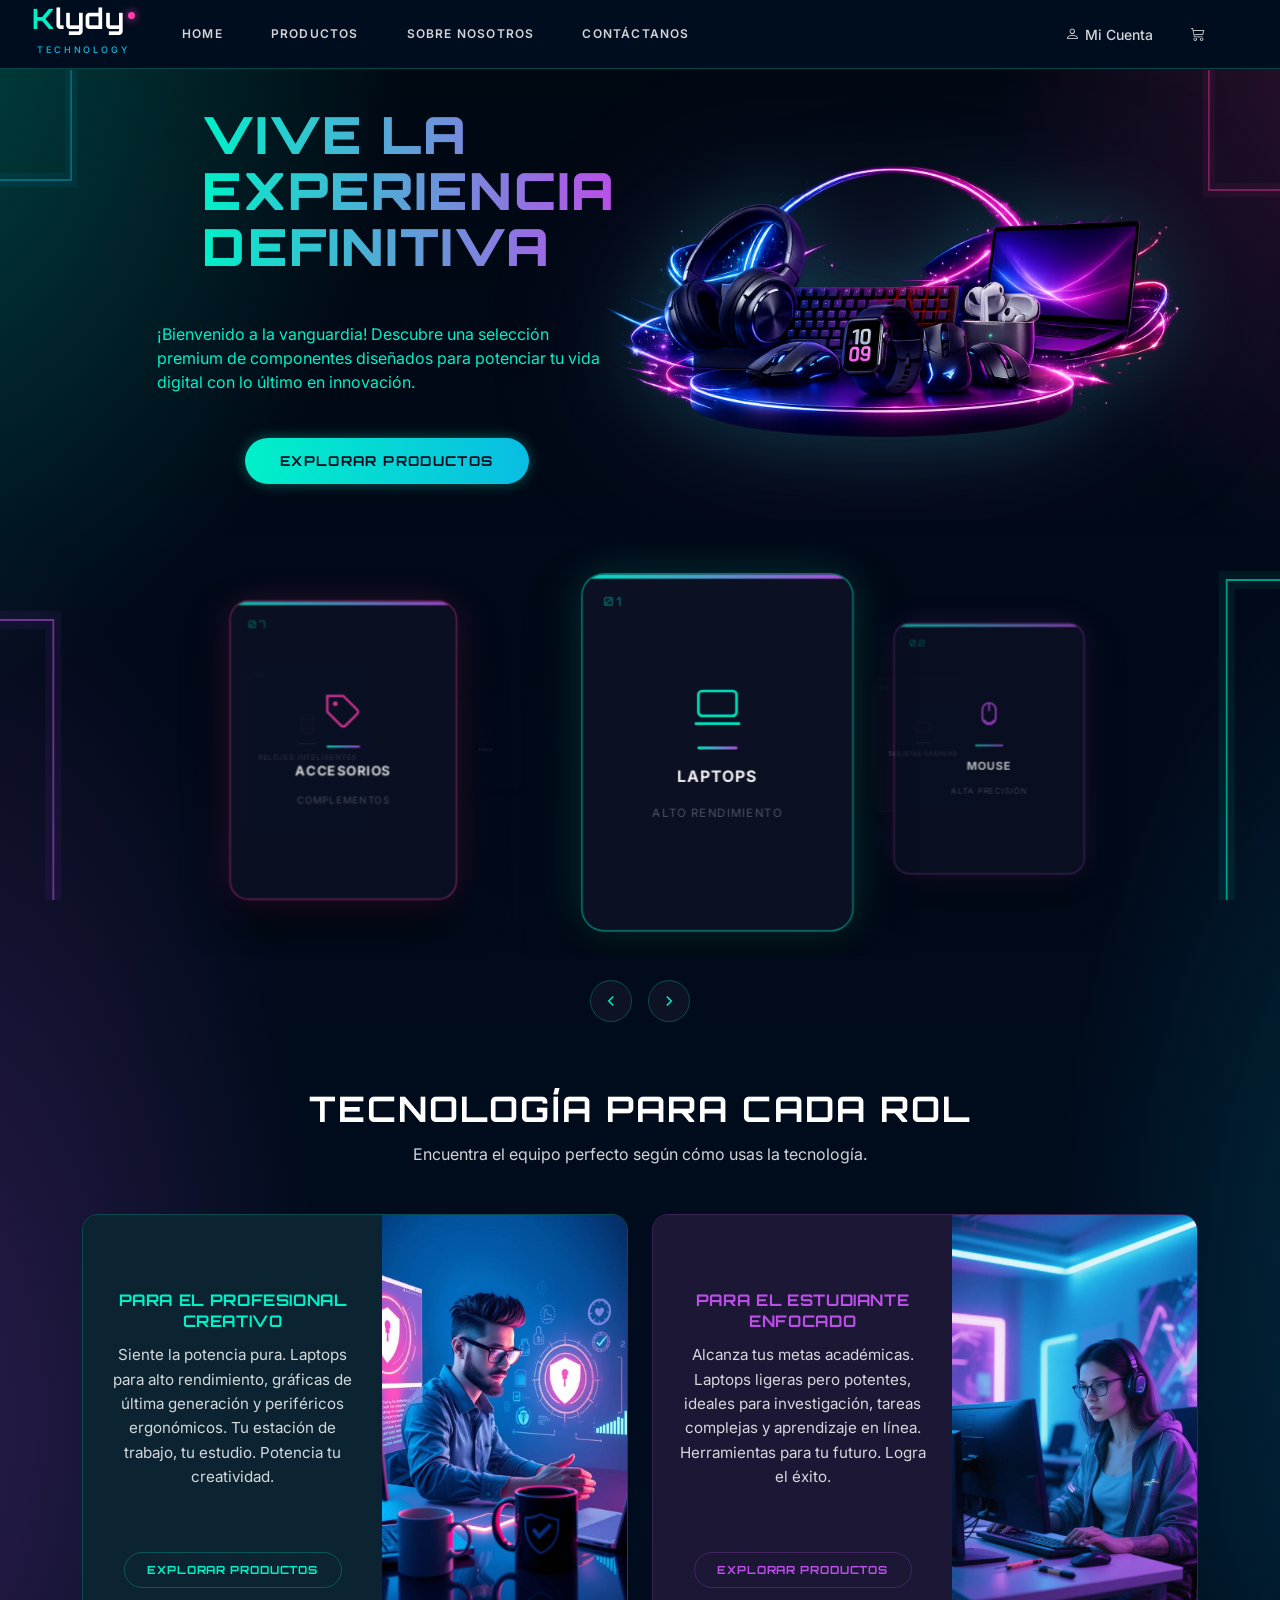
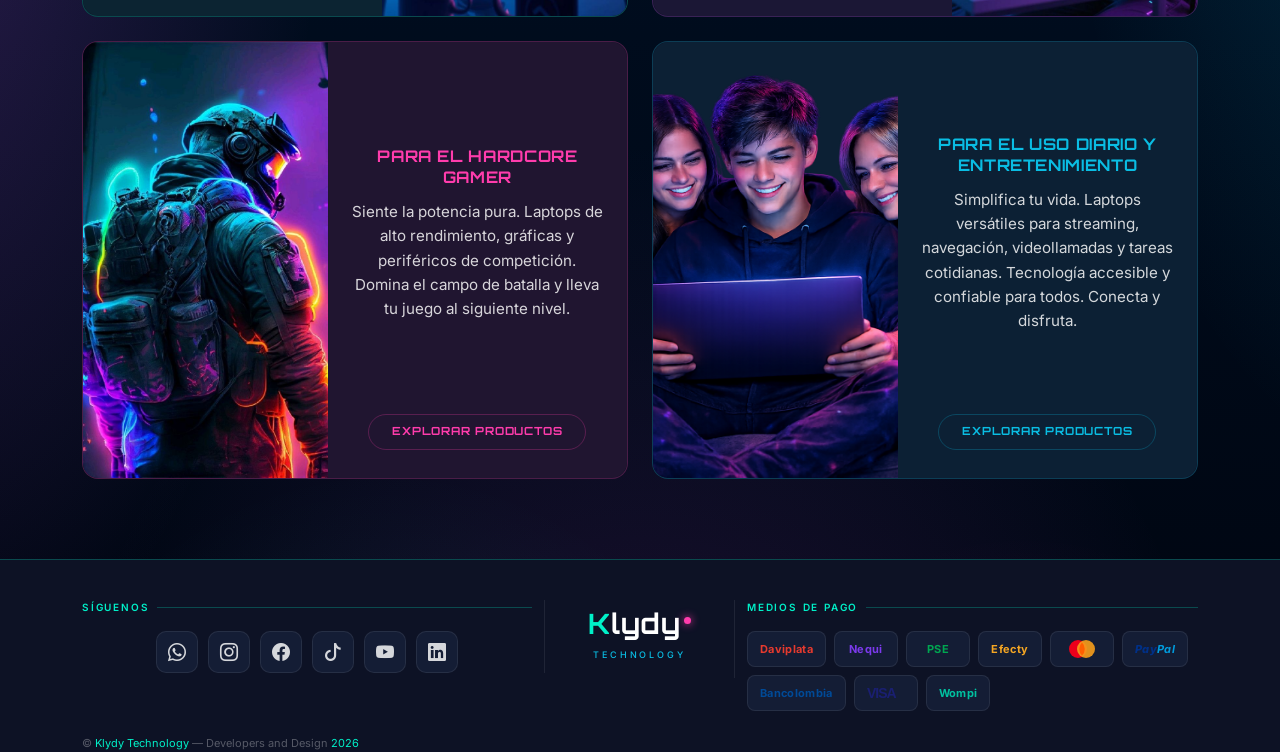
==== commit 2be2165f: "navbar carrito actualizado en index" ====
--- a/index.html
+++ b/index.html
@@ -10,6 +10,7 @@
 <link rel="icon" type="image/png" sizes="16x16" href="../images/klydy-favicon-32.png">
 <link rel="stylesheet" href="FRONTEND/CSS/nav-footer.css">
 <link rel="stylesheet" href="FRONTEND/CSS/index-style.css">
+
 
 <style>
   /* Modales y offcanvas siempre por encima de la barra inferior */
@@ -395,7 +396,7 @@
           <button id="btnLogin" class="btn w-100 fw-bold modal-btn-enter">ENTRAR</button>
           <p class="modal-register-text">
             ¿No tienes cuenta?
-            <a href="FRONTEND/HTML/registrarse.html" class="modal-register-link">Regístrate</a>
+            <a href="registrarse.html" class="modal-register-link">Regístrate</a>
           </p>
         </div>
 
--- a/FRONTEND/CSS/index-style.css
+++ b/FRONTEND/CSS/index-style.css
@@ -759,4 +759,91 @@
     animation: none !important;
   }
 }
+
+
+
+/* =========================================
+MODAL CONFIRMACIÓN
+========================================= */
+
+.modalConfirmacion{
+    position: fixed;
+
+    inset: 0;
+
+    background: rgba(0,0,0,.6);
+
+    display: none;
+
+    justify-content: center;
+    align-items: center;
+
+    z-index: 999999;
+}
+
+.contenidoModal{
+    width: 90%;
+    max-width: 350px;
+
+    background: #151c2f;
+
+    border-radius: 18px;
+
+    padding: 25px;
+
+    text-align: center;
+
+    box-shadow: 0 15px 40px rgba(0,0,0,.4);
+}
+
+.contenidoModal p{
+    color: white;
+
+    font-size: 16px;
+
+    margin-bottom: 20px;
+}
+
+.botonesModal{
+    display: flex;
+
+    gap: 10px;
+}
+
+.botonesModal button{
+    flex: 1;
+
+    border: none;
+
+    padding: 12px;
+
+    border-radius: 10px;
+
+    font-weight: 600;
+
+    cursor: pointer;
+
+    transition: .3s;
+}
+
+#cancelarModal{
+    background: #2a3247;
+    color: white;
+}
+
+#aceptarModal{
+    background: #0648059e;
+    color: white;
+}
+
+#aceptarModal:hover{
+    transform: scale(1.03);
+    box-shadow: 0px 0px 5px #9fcc9e;
+}
+
+#cancelarModal:hover{
+    transform: scale(1.03);
+    box-shadow: 0px 0px 9px #010701;
+}
+
  
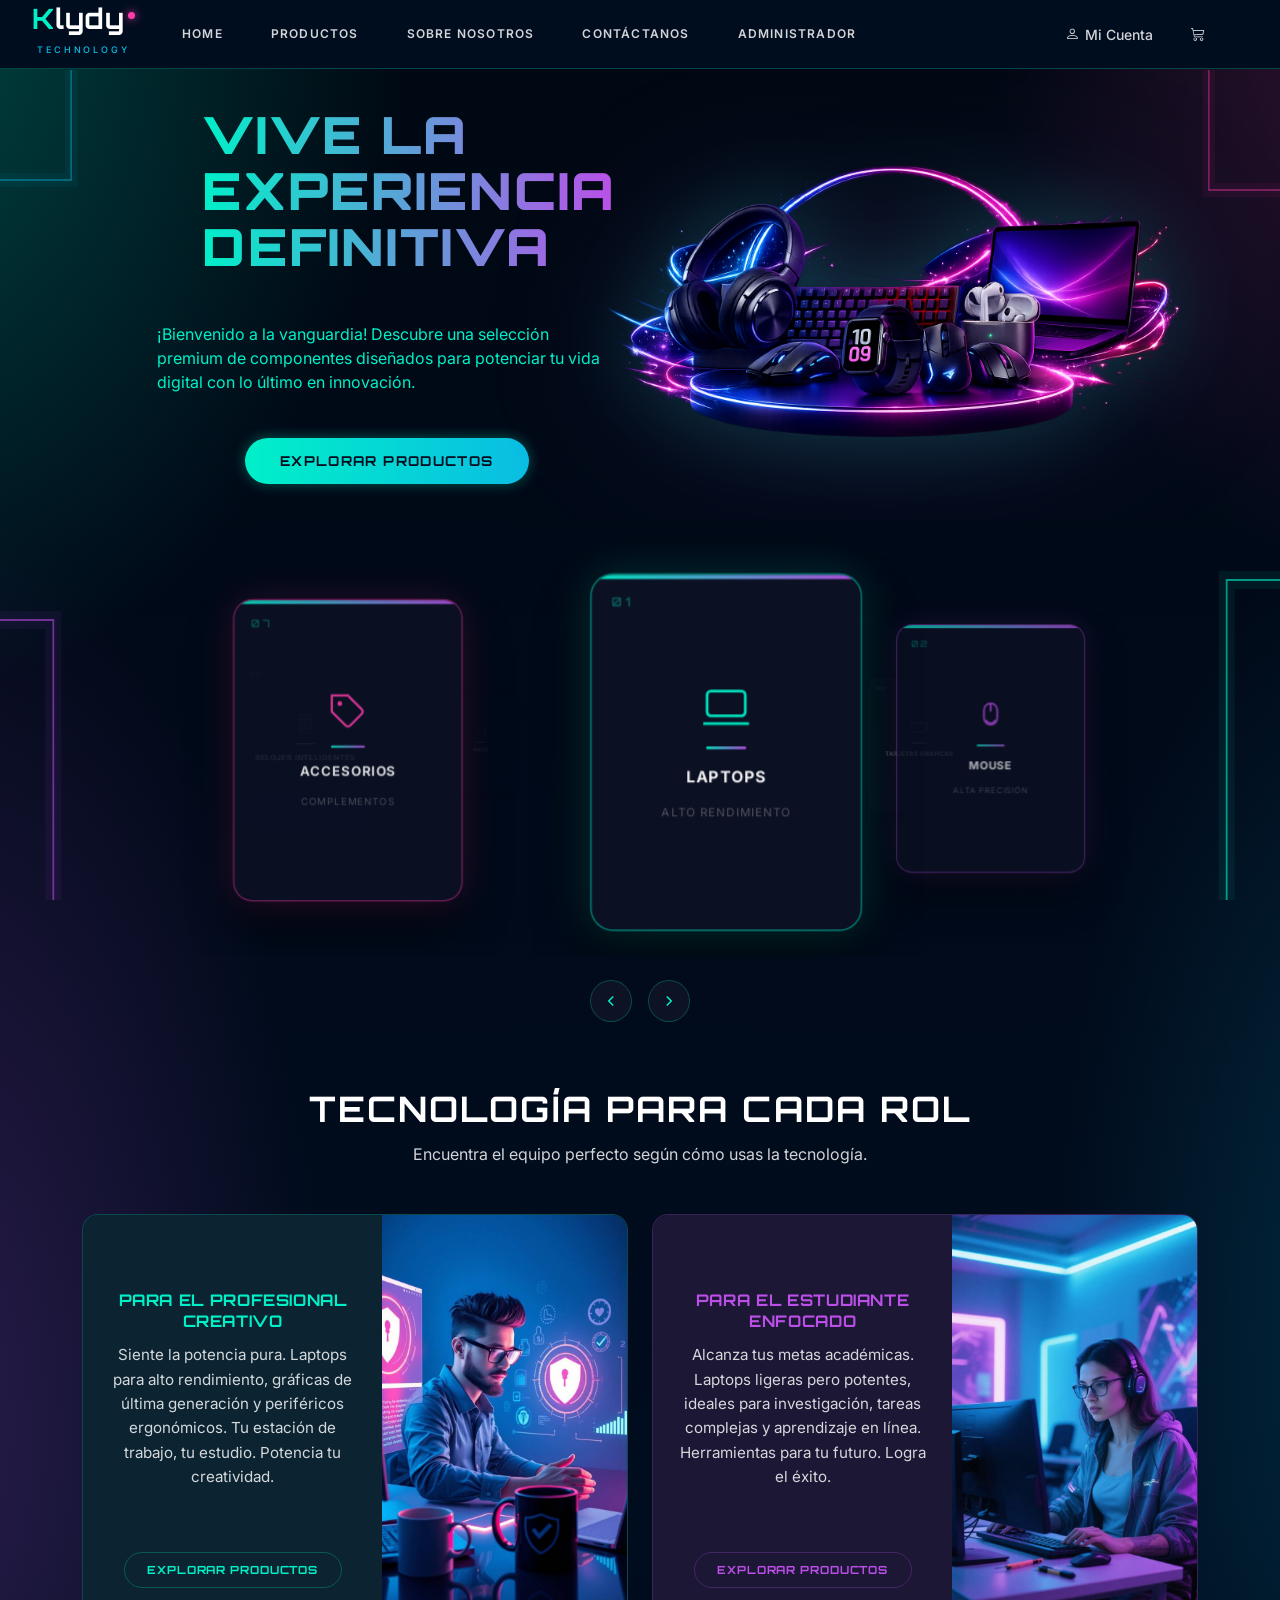
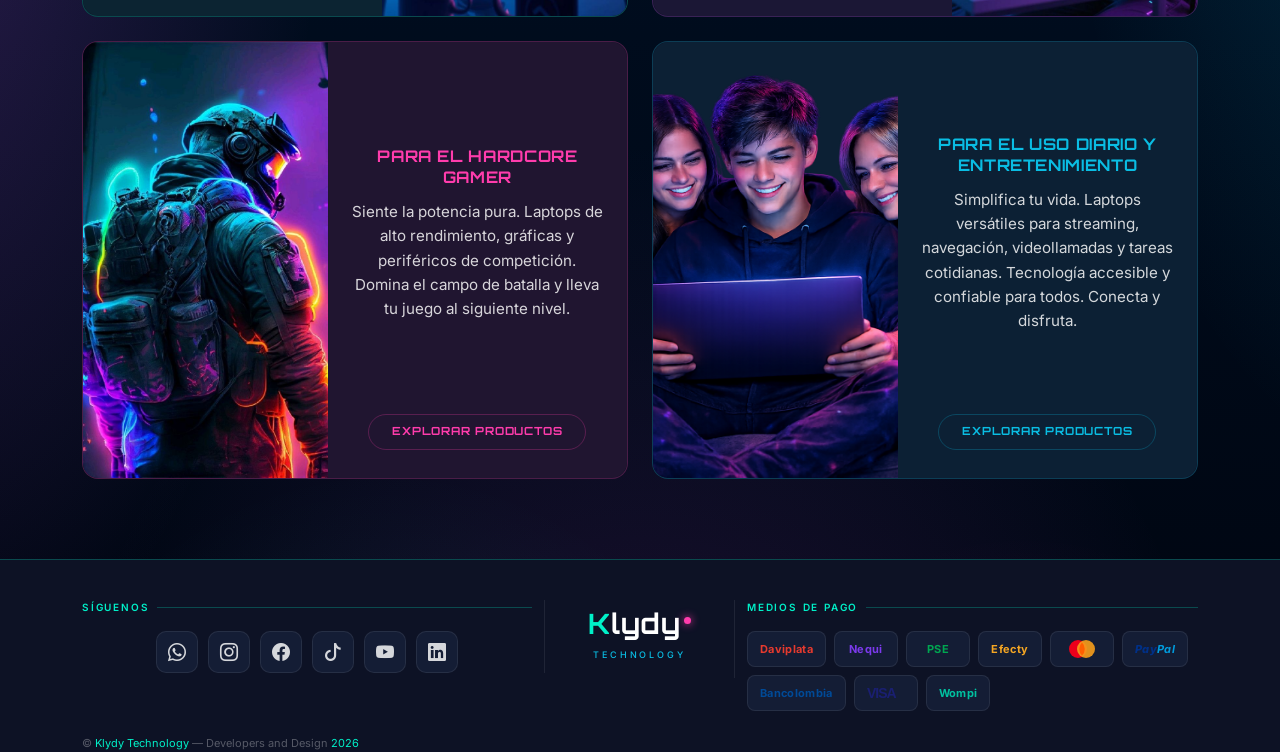
==== commit b81fe931: "se agrega admin a navbar" ====
--- a/index.html
+++ b/index.html
@@ -79,6 +79,7 @@
           <li class="nav-item"><a class="nav-link klydy-link" href="FRONTEND/HTML/productos.html">PRODUCTOS</a></li>
           <li class="nav-item"><a class="nav-link klydy-link" href="FRONTEND/HTML/sobre-nosotros.html">SOBRE NOSOTROS</a></li>
           <li class="nav-item"><a class="nav-link klydy-link" href="FRONTEND/HTML/contacto.html">CONTÁCTANOS</a></li>
+          <li class="nav-item"><a class="nav-link klydy-link" href="FRONTEND/HTML/admin-crear.html">ADMINISTRADOR</a></li>
         </ul>
       </div>
     </div>
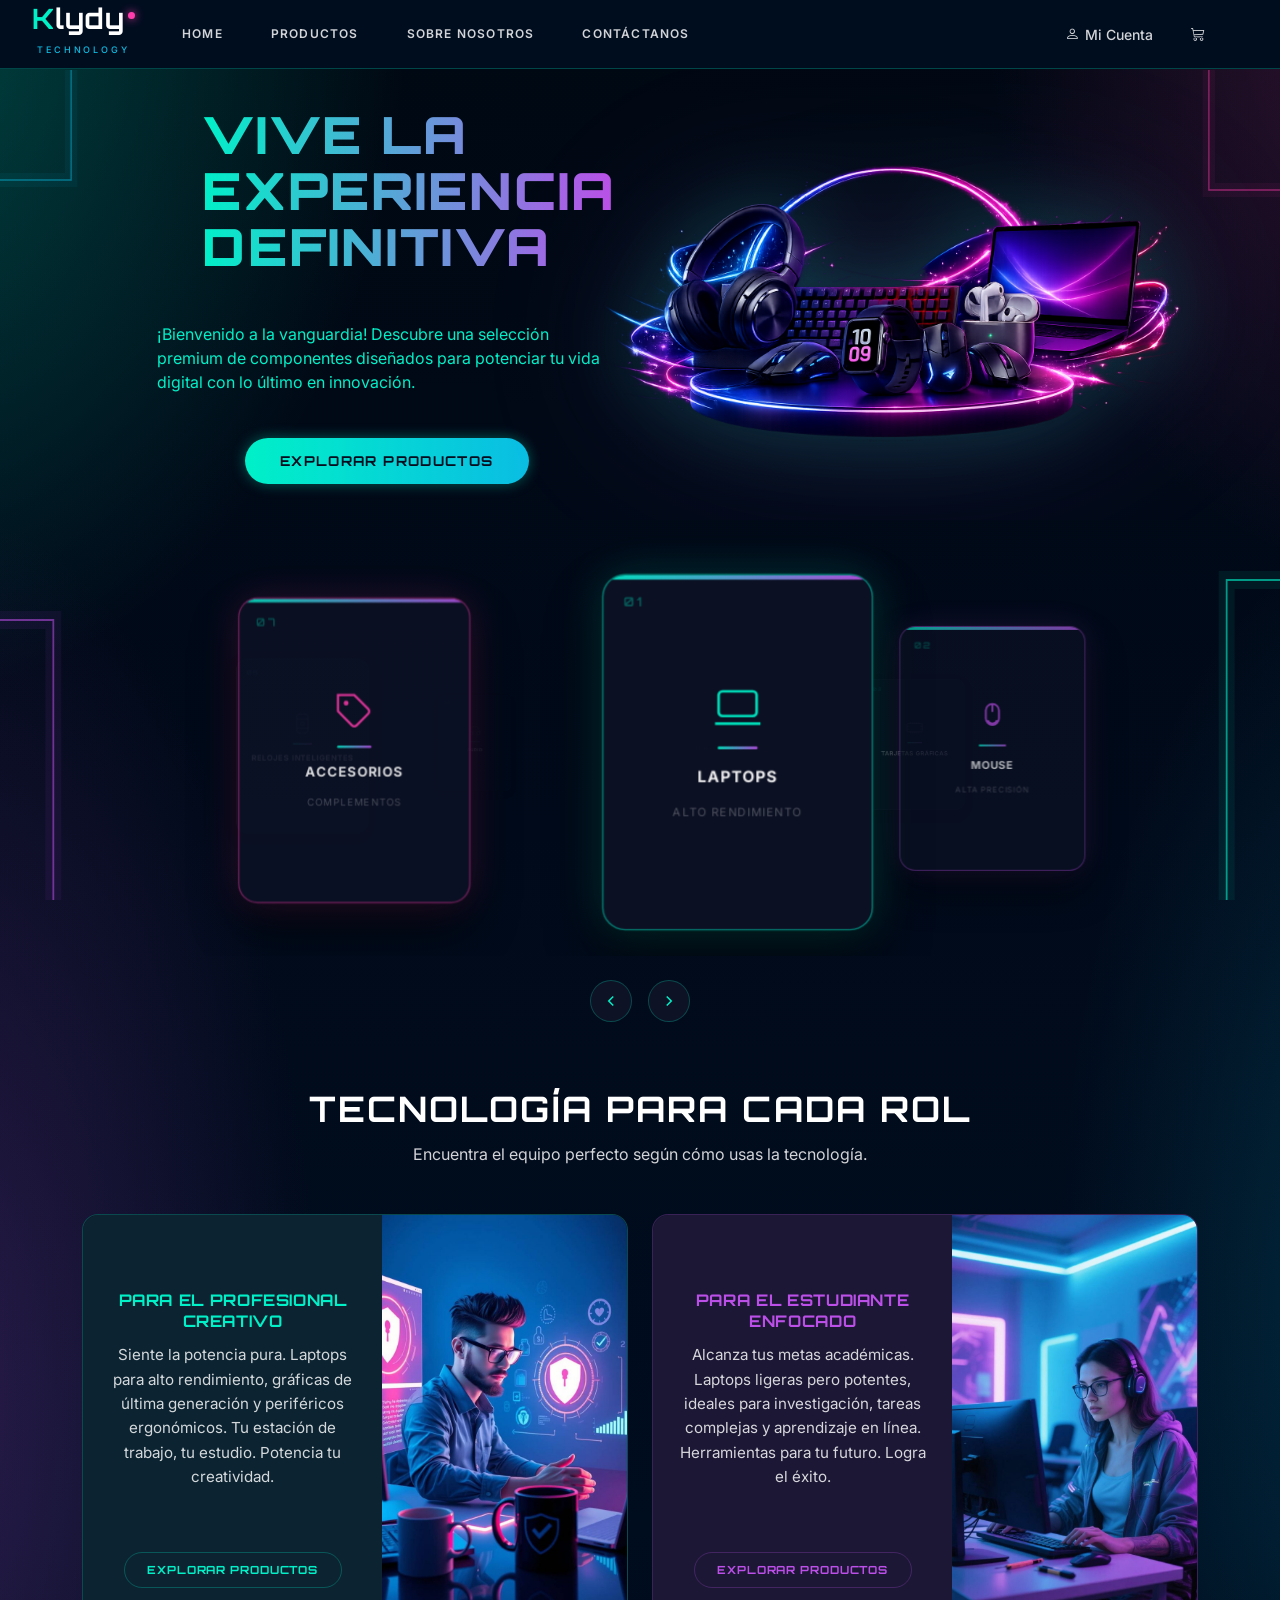
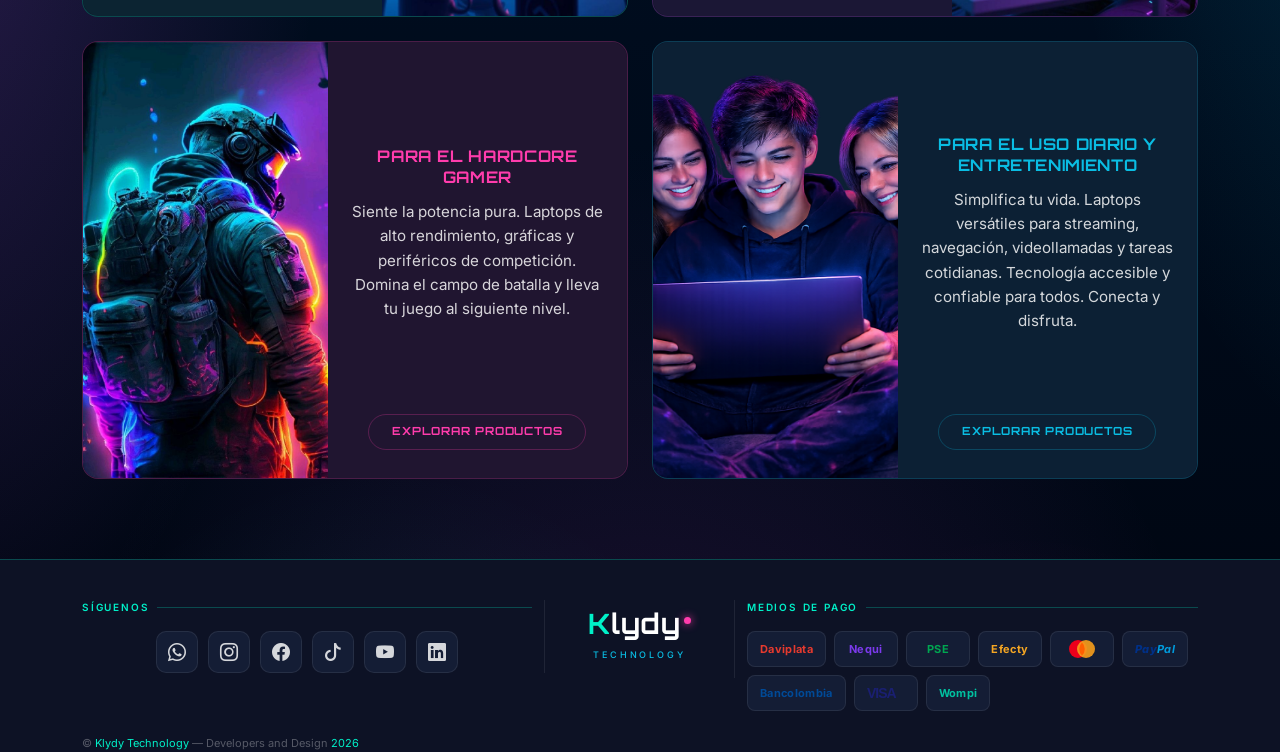
==== commit a03097bf: "login y registro con API" ====
--- a/index.html
+++ b/index.html
@@ -1,107 +1,108 @@
 <!DOCTYPE html>
 <html lang="es">
+
 <head>
-<meta charset="UTF-8">
-<meta name="viewport" content="width=device-width, initial-scale=1.0">
-<title>KLYDY Technology</title>
-<link href="https://cdn.jsdelivr.net/npm/bootstrap@5.3.0/dist/css/bootstrap.min.css" rel="stylesheet">
-<link href="https://cdn.jsdelivr.net/npm/bootstrap-icons@1.11.0/font/bootstrap-icons.css" rel="stylesheet">
-<link href="https://fonts.googleapis.com/css2?family=Inter:wght@400;500;600&family=Orbitron:wght@700&display=swap" rel="stylesheet">
-<link rel="icon" type="image/png" sizes="16x16" href="../images/klydy-favicon-32.png">
-<link rel="stylesheet" href="FRONTEND/CSS/nav-footer.css">
-<link rel="stylesheet" href="FRONTEND/CSS/index-style.css">
-
-
-<style>
-  /* Modales y offcanvas siempre por encima de la barra inferior */
-  .modal-backdrop { z-index: 1050 !important; }
-  .modal          { z-index: 1055 !important; }
-  .offcanvas-backdrop { z-index: 1055 !important; }
-  .offcanvas      { z-index: 1060 !important; }
-</style>
+  <meta charset="UTF-8">
+  <meta name="viewport" content="width=device-width, initial-scale=1.0">
+  <title>KLYDY Technology</title>
+  <link href="https://cdn.jsdelivr.net/npm/bootstrap@5.3.0/dist/css/bootstrap.min.css" rel="stylesheet">
+  <link href="https://cdn.jsdelivr.net/npm/bootstrap-icons@1.11.0/font/bootstrap-icons.css" rel="stylesheet">
+  <link href="https://fonts.googleapis.com/css2?family=Inter:wght@400;500;600&family=Orbitron:wght@700&display=swap"
+    rel="stylesheet">
+  <link rel="icon" type="image/png" sizes="16x16" href="../images/klydy-favicon-32.png">
+  <link rel="stylesheet" href="FRONTEND/CSS/nav-footer.css">
+  <link rel="stylesheet" href="FRONTEND/CSS/index-style.css">
+
+
+  <style>
+    /* Modales y offcanvas siempre por encima de la barra inferior */
+    .modal-backdrop {
+      z-index: 1050 !important;
+    }
+
+    .modal {
+      z-index: 1055 !important;
+    }
+
+    .offcanvas-backdrop {
+      z-index: 1055 !important;
+    }
+
+    .offcanvas {
+      z-index: 1060 !important;
+    }
+  </style>
 </head>
+
 <body>
 
-<div class="neon-lines">
-  <svg viewBox="0 0 1440 900" preserveAspectRatio="none"
-       xmlns="http://www.w3.org/2000/svg">
-    <polyline points="1380,900 1380,580 1440,580"
-      fill="none" stroke="#00f0c8" stroke-width="2"  opacity="0.6"/>
-    <polyline points="1380,900 1380,580 1440,580"
-      fill="none" stroke="#00f0c8" stroke-width="18" opacity="0.07"/>
-    <polyline points="60,900 60,620 0,620"
-      fill="none" stroke="#bc4fe8" stroke-width="2"  opacity="0.55"/>
-    <polyline points="60,900 60,620 0,620"
-      fill="none" stroke="#bc4fe8" stroke-width="18" opacity="0.07"/>
-    <polyline points="1440,190 1360,190 1360,70"
-      fill="none" stroke="#ff3cac" stroke-width="1.5" opacity="0.50"/>
-    <polyline points="1440,190 1360,190 1360,70"
-      fill="none" stroke="#ff3cac" stroke-width="14"  opacity="0.06"/>
-    <polyline points="0,180 80,180 80,70"
-      fill="none" stroke="#0abde3" stroke-width="1.5" opacity="0.50"/>
-    <polyline points="0,180 80,180 80,70"
-      fill="none" stroke="#0abde3" stroke-width="14"  opacity="0.06"/>
-  </svg>
-</div>
-
-
-<!-- ============================================================
+  <div class="neon-lines">
+    <svg viewBox="0 0 1440 900" preserveAspectRatio="none" xmlns="http://www.w3.org/2000/svg">
+      <polyline points="1380,900 1380,580 1440,580" fill="none" stroke="#00f0c8" stroke-width="2" opacity="0.6" />
+      <polyline points="1380,900 1380,580 1440,580" fill="none" stroke="#00f0c8" stroke-width="18" opacity="0.07" />
+      <polyline points="60,900 60,620 0,620" fill="none" stroke="#bc4fe8" stroke-width="2" opacity="0.55" />
+      <polyline points="60,900 60,620 0,620" fill="none" stroke="#bc4fe8" stroke-width="18" opacity="0.07" />
+      <polyline points="1440,190 1360,190 1360,70" fill="none" stroke="#ff3cac" stroke-width="1.5" opacity="0.50" />
+      <polyline points="1440,190 1360,190 1360,70" fill="none" stroke="#ff3cac" stroke-width="14" opacity="0.06" />
+      <polyline points="0,180 80,180 80,70" fill="none" stroke="#0abde3" stroke-width="1.5" opacity="0.50" />
+      <polyline points="0,180 80,180 80,70" fill="none" stroke="#0abde3" stroke-width="14" opacity="0.06" />
+    </svg>
+  </div>
+
+
+  <!-- ============================================================
      NAVBAR
      ============================================================ -->
-<section class="nav">
- <nav class="navbar navbar-expand-lg">
-  <div class="container-fluid">
-    <div class="container-logo">
-      <div class="footer-logo-wrap d-flex">
-        <a class="footer-logo" href="#">
-          <span>K</span>lydy<span class="footer-logo-dot"></span>
-        </a>
-        <p class="footer-sub">Technology</p>
+  <section class="nav">
+    <nav class="navbar navbar-expand-lg">
+      <div class="container-fluid">
+        <div class="container-logo">
+          <div class="footer-logo-wrap d-flex">
+            <a class="footer-logo" href="#">
+              <span>K</span>lydy<span class="footer-logo-dot"></span>
+            </a>
+            <p class="footer-sub">Technology</p>
+          </div>
+        </div>
+
+        <!-- Toggler hamburguesa -->
+        <button class="navbar-toggler d-lg-none" type="button" data-bs-toggle="collapse" data-bs-target="#navbarKlydy"
+          aria-controls="navbarKlydy" aria-expanded="false" aria-label="Toggle navigation">
+          <span class="navbar-toggler-icon"></span>
+        </button>
+
+        <!-- Collapse con links -->
+        <div class="collapse navbar-collapse" id="navbarKlydy">
+          <div>
+            <ul class="navbar-nav flex-grow-1 justify-content-evenly mb-2 mb-lg-0">
+              <li class="nav-item"><a class="nav-link klydy-link" href="index.html">HOME</a></li>
+              <li class="nav-item"><a class="nav-link klydy-link" href="FRONTEND/HTML/productos.html">PRODUCTOS</a></li>
+              <li class="nav-item"><a class="nav-link klydy-link" href="FRONTEND/HTML/sobre-nosotros.html">SOBRE NOSOTROS</a></li>
+              <li class="nav-item"><a class="nav-link klydy-link" href="FRONTEND/HTML/contacto.html">CONTÁCTANOS</a></li>
+              <li class="nav-item" id="linkAdmin" style="display:none;">
+                <a class="nav-link klydy-link" href="FRONTEND/HTML/admin-crear.html">ADMINISTRADOR</a>
+              </li>
+            </ul>
+          </div>
+        </div>
+
+        <!-- Solo desktop -->
+        <div class="d-none d-lg-flex align-items-center gap-2">
+          <form class="d-flex align-items-center gap-2">
+            <button class="btn klydy-btn-login" type="button" data-bs-toggle="modal" data-bs-target="#modalLogin">
+              <i class="bi bi-person"></i> Mi Cuenta
+            </button>
+            <button class="btn klydy-btn-cart d-flex align-items-center" type="button" data-bs-toggle="offcanvas"
+              data-bs-target="#offcanvasCarrito">
+              <i class="bi bi-cart3"></i>
+              <span class="klydy-badge ms-1" id="badge-desktop"></span>
+            </button>
+          </form>
+        </div>
+
       </div>
-    </div>
-
-    <!-- Toggler hamburguesa -->
-    <button class="navbar-toggler d-lg-none" 
-      type="button"
-      data-bs-toggle="collapse"
-      data-bs-target="#navbarKlydy"
-      aria-controls="navbarKlydy"
-      aria-expanded="false"
-      aria-label="Toggle navigation">
-      <span class="navbar-toggler-icon"></span>
-    </button>
-
-    <!-- Collapse con links -->
-    <div class="collapse navbar-collapse" id="navbarKlydy">
-      <div>
-        <ul class="navbar-nav flex-grow-1 justify-content-evenly mb-2 mb-lg-0">
-          <li class="nav-item"><a class="nav-link klydy-link" href="index.html">HOME</a></li>
-          <li class="nav-item"><a class="nav-link klydy-link" href="FRONTEND/HTML/productos.html">PRODUCTOS</a></li>
-          <li class="nav-item"><a class="nav-link klydy-link" href="FRONTEND/HTML/sobre-nosotros.html">SOBRE NOSOTROS</a></li>
-          <li class="nav-item"><a class="nav-link klydy-link" href="FRONTEND/HTML/contacto.html">CONTÁCTANOS</a></li>
-          <li class="nav-item"><a class="nav-link klydy-link" href="FRONTEND/HTML/admin-crear.html">ADMINISTRADOR</a></li>
-        </ul>
-      </div>
-    </div>
-
-    <!-- Solo desktop -->
-    <div class="d-none d-lg-flex align-items-center gap-2">
-      <form class="d-flex align-items-center gap-2">
-        <button class="btn klydy-btn-login" type="button"
-          data-bs-toggle="modal" data-bs-target="#modalLogin">
-          <i class="bi bi-person"></i> Mi Cuenta
-        </button>
-        <button class="btn klydy-btn-cart d-flex align-items-center" type="button"
-          data-bs-toggle="offcanvas" data-bs-target="#offcanvasCarrito">
-          <i class="bi bi-cart3"></i>
-          <span class="klydy-badge ms-1" id="badge-desktop"></span>
-        </button>
-      </form>
-    </div>
-
-  </div>
- </nav>
-</section>
+    </nav>
+  </section>
 
 
 
@@ -127,22 +128,23 @@
             </h1>
 
             <p class="hero__subtitle">
-              
+
             </p>
 
             <p class="hero__highlight">
-              ¡Bienvenido a la vanguardia! Descubre una selección premium de 
-               componentes diseñados para potenciar tu vida digital con lo último en innovación.
+              ¡Bienvenido a la vanguardia! Descubre una selección premium de
+              componentes diseñados para potenciar tu vida digital con lo último en innovación.
             </p>
 
-            <a href="FRONTEND/HTML/productos.html" class="btn hero__cta" aria-label="Explorar catálogo de productos gaming">
+            <a href="FRONTEND/HTML/productos.html" class="btn hero__cta"
+              aria-label="Explorar catálogo de productos gaming">
               Explorar productos
             </a>
 
           </div><!-- /hero__content -->
 
-          
-            <!-- ──  imagen principal ── -->
+
+          <!-- ──  imagen principal ── -->
           <div class="col-12 col-lg-6 hero__media">
             <img src="FRONTEND/images/images-index/h3.png"
               alt="Laptop gaming ROG Strix con auriculares de alto rendimiento" class="hero__img" width="700"
@@ -156,8 +158,8 @@
     <!-- /SECCIÓN 1 HERO -->
 
 
-<!-- CATEGORÍAS -->
-         
+    <!-- CATEGORÍAS -->
+
 
     <section id="categorias" class="section-categories" aria-label="Categorías de productos">
 
@@ -306,7 +308,8 @@
                     gráficas y periféricos de competición. Domina el campo
                     de batalla y lleva tu juego al siguiente nivel.
                   </p>
-                  <a href="FRONTEND/HTML/productos.html?rol=gamer" class="btn role-card__btn" aria-label="Explorar productos para gamer">
+                  <a href="FRONTEND/HTML/productos.html?rol=gamer" class="btn role-card__btn"
+                    aria-label="Explorar productos para gamer">
                     Explorar productos
                   </a>
                 </div>
@@ -361,7 +364,7 @@
       </div><!-- /container -->
 
     </section>
-  
+
 
 
   </main>
@@ -397,141 +400,141 @@
           <button id="btnLogin" class="btn w-100 fw-bold modal-btn-enter">ENTRAR</button>
           <p class="modal-register-text">
             ¿No tienes cuenta?
-            <a href="registrarse.html" class="modal-register-link">Regístrate</a>
+            <a href="FRONTEND/HTML/registrarse.html" class="modal-register-link">Regístrate</a>
           </p>
         </div>
 
-    
-
-      
-
-      
-
+
+
+
+
+
+
+      </div>
     </div>
   </div>
-</div>
-
-
-<!-- ============================================================
+
+
+  <!-- ============================================================
      OFFCANVAS CARRITO
      ============================================================ -->
-<div class="offcanvas offcanvas-end" tabindex="-1" id="offcanvasCarrito" aria-labelledby="offcanvasCarritoLabel">
-  <div class="offcanvas-header" style="background:#0d1225; border-bottom: 1px solid rgba(0,240,200,0.2);">
-    <h5 class="offcanvas-title text-white" id="offcanvasCarritoLabel">
-      <i class="bi bi-cart3 me-2" style="color:#00f0c8;"></i>Mi Carrito
-    </h5>
-    <button type="button" class="btn-close btn-close-white" data-bs-dismiss="offcanvas" aria-label="Cerrar"></button>
+  <div class="offcanvas offcanvas-end" tabindex="-1" id="offcanvasCarrito" aria-labelledby="offcanvasCarritoLabel">
+    <div class="offcanvas-header" style="background:#0d1225; border-bottom: 1px solid rgba(0,240,200,0.2);">
+      <h5 class="offcanvas-title text-white" id="offcanvasCarritoLabel">
+        <i class="bi bi-cart3 me-2" style="color:#00f0c8;"></i>Mi Carrito
+      </h5>
+      <button type="button" class="btn-close btn-close-white" data-bs-dismiss="offcanvas" aria-label="Cerrar"></button>
+    </div>
+    <div class="offcanvas-body" style="background:#0d1225; color: rgba(255,255,255,0.5);">
+      <p id="msgVacio" class="text-center mt-4">Tu carrito está vacío.</p>
+      <ul id="listaCarrito" class="list-group"></ul>
+      <div class="totalCarrito">
+        <p class="totalC">Total: <span id="total">0</span></p>
+        <button id="btnVaciar" class="btn btn-danger">Vaciar carrito</button>
+      </div>
+
+    </div>
   </div>
-  <div class="offcanvas-body" style="background:#0d1225; color: rgba(255,255,255,0.5);">
-    <p id="msgVacio" class="text-center mt-4">Tu carrito está vacío.</p>
-     <ul id="listaCarrito" class="list-group"></ul>
-     <div class="totalCarrito">
-      <p class="totalC">Total: <span id="total">0</span></p>
-      <button id="btnVaciar" class="btn btn-danger">Vaciar carrito</button>
-     </div>
-     
-  </div>
-</div>
-
-
-<section class="footer">
-<!-- ══════════════════════════════════════════════════════
+
+
+  <section class="footer">
+    <!-- ══════════════════════════════════════════════════════
      FOOTER
 ══════════════════════════════════════════════════════ -->
-<footer class="klydy-footer">
-  <div class="container">
-
-    <div class="row gy-4 pb-4 align-items-start">
-
-      <!-- COL: REDES SOCIALES -->
-      <div class="col-12 col-md-5 col-lg-5 footer-divider">
-        <p class="footer-title">Síguenos</p>
-        <div class="social-grid">
-          <a href="#" class="social-btn whatsapp"  title="WhatsApp"> <i class="bi bi-whatsapp"></i></a>
-          <a href="#" class="social-btn instagram" title="Instagram"><i class="bi bi-instagram"></i></a>
-          <a href="#" class="social-btn facebook"  title="Facebook"> <i class="bi bi-facebook"></i></a>
-          <a href="#" class="social-btn tiktok"    title="TikTok">   <i class="bi bi-tiktok"></i></a>
-          <a href="#" class="social-btn youtube"   title="YouTube">  <i class="bi bi-youtube"></i></a>
-          <a href="#" class="social-btn linkedin"  title="LinkedIn"> <i class="bi bi-linkedin"></i></a>
-        </div>
-      </div>
-
-      <!-- COL: LOGO -->
-      <div class="col-12 col-md-2 col-lg-2 footer-divider d-flex align-items-center justify-content-center">
-        <div class="footer-logo-wrap">
-          <a class="footer-logo" href="#">
-            <span>K</span>lydy<span class="footer-logo-dot"></span>
-          </a>
-          <p class="footer-sub">Technology</p>
-        </div>
-      </div>
-
-      <!-- COL: MEDIOS DE PAGO -->
-      <div class="col-12 col-md-5 col-lg-5">
-        <p class="footer-title">Medios de pago</p>
-        <div class="payment-grid">
-          <div class="payment-badge"><span class="pay-daviplata">Daviplata</span></div>
-          <div class="payment-badge"><span class="pay-nequi">Nequi</span></div>
-          <div class="payment-badge"><span class="pay-pse">PSE</span></div>
-          <div class="payment-badge"><span class="pay-efecty">Efecty</span></div>
-          <div class="payment-badge">
-            <svg width="32" height="20" viewBox="0 0 32 20" xmlns="http://www.w3.org/2000/svg">
-              <circle cx="12" cy="10" r="9" fill="#eb001b"/>
-              <circle cx="20" cy="10" r="9" fill="#f79e1b" opacity="0.9"/>
-              <path d="M16 3.5a9 9 0 0 1 0 13A9 9 0 0 1 16 3.5z" fill="#ff5f00"/>
-            </svg>
-          </div>
-          <div class="payment-badge">
-            <span class="pay-paypal" style="font-weight:800; font-style:italic;">Pay<span style="color:#009cde;">Pal</span></span>
-          </div>
-          <div class="payment-badge"><span class="pay-bancol">Bancolombia</span></div>
-          <div class="payment-badge">
-            <svg width="38" height="14" viewBox="0 0 38 14" xmlns="http://www.w3.org/2000/svg">
-              <text x="0" y="12" font-family="Arial" font-size="14" font-weight="900" fill="#1a1f71" letter-spacing="-1">VISA</text>
-            </svg>
-          </div>
-          <div class="payment-badge"><span class="pay-wompi">Wompi</span></div>
-        </div>
-      </div>
-    </div>
-
-    <!-- BARRA COPYRIGHT -->
-    
-          <div class="col-12">
+    <footer class="klydy-footer">
+      <div class="container">
+
+        <div class="row gy-4 pb-4 align-items-start">
+
+          <!-- COL: REDES SOCIALES -->
+          <div class="col-12 col-md-5 col-lg-5 footer-divider">
+            <p class="footer-title">Síguenos</p>
+            <div class="social-grid">
+              <a href="#" class="social-btn whatsapp" title="WhatsApp"> <i class="bi bi-whatsapp"></i></a>
+              <a href="#" class="social-btn instagram" title="Instagram"><i class="bi bi-instagram"></i></a>
+              <a href="#" class="social-btn facebook" title="Facebook"> <i class="bi bi-facebook"></i></a>
+              <a href="#" class="social-btn tiktok" title="TikTok"> <i class="bi bi-tiktok"></i></a>
+              <a href="#" class="social-btn youtube" title="YouTube"> <i class="bi bi-youtube"></i></a>
+              <a href="#" class="social-btn linkedin" title="LinkedIn"> <i class="bi bi-linkedin"></i></a>
+            </div>
+          </div>
+
+          <!-- COL: LOGO -->
+          <div class="col-12 col-md-2 col-lg-2 footer-divider d-flex align-items-center justify-content-center">
+            <div class="footer-logo-wrap">
+              <a class="footer-logo" href="#">
+                <span>K</span>lydy<span class="footer-logo-dot"></span>
+              </a>
+              <p class="footer-sub">Technology</p>
+            </div>
+          </div>
+
+          <!-- COL: MEDIOS DE PAGO -->
+          <div class="col-12 col-md-5 col-lg-5">
+            <p class="footer-title">Medios de pago</p>
+            <div class="payment-grid">
+              <div class="payment-badge"><span class="pay-daviplata">Daviplata</span></div>
+              <div class="payment-badge"><span class="pay-nequi">Nequi</span></div>
+              <div class="payment-badge"><span class="pay-pse">PSE</span></div>
+              <div class="payment-badge"><span class="pay-efecty">Efecty</span></div>
+              <div class="payment-badge">
+                <svg width="32" height="20" viewBox="0 0 32 20" xmlns="http://www.w3.org/2000/svg">
+                  <circle cx="12" cy="10" r="9" fill="#eb001b" />
+                  <circle cx="20" cy="10" r="9" fill="#f79e1b" opacity="0.9" />
+                  <path d="M16 3.5a9 9 0 0 1 0 13A9 9 0 0 1 16 3.5z" fill="#ff5f00" />
+                </svg>
+              </div>
+              <div class="payment-badge">
+                <span class="pay-paypal" style="font-weight:800; font-style:italic;">Pay<span
+                    style="color:#009cde;">Pal</span></span>
+              </div>
+              <div class="payment-badge"><span class="pay-bancol">Bancolombia</span></div>
+              <div class="payment-badge">
+                <svg width="38" height="14" viewBox="0 0 38 14" xmlns="http://www.w3.org/2000/svg">
+                  <text x="0" y="12" font-family="Arial" font-size="14" font-weight="900" fill="#1a1f71"
+                    letter-spacing="-1">VISA</text>
+                </svg>
+              </div>
+              <div class="payment-badge"><span class="pay-wompi">Wompi</span></div>
+            </div>
+          </div>
+        </div>
+
+        <!-- BARRA COPYRIGHT -->
+
+        <div class="col-12">
           <p class="footer-copy">
             © <span>Klydy Technology</span> — Developers and Design <span>2026</span>
- 
-      
-  </div>
-</footer>
-</section>
-
-
-<!-- ============================================================
+
+
+        </div>
+    </footer>
+  </section>
+
+
+  <!-- ============================================================
      BARRA INFERIOR MÓVIL
      ============================================================ -->
-<div class="bottom-nav d-lg-none">
-
-  <button class="bottom-nav-item btn-cuenta"
-    data-bs-toggle="modal" data-bs-target="#modalLogin"
-    onclick="setActive(this)">
-    <i class="bi bi-person-circle"></i>
-    <span class="label">Mi Cuenta</span>
-  </button>
-
-  <button class="bottom-nav-item btn-carrito"
-    data-bs-toggle="offcanvas" data-bs-target="#offcanvasCarrito"
-    onclick="setActive(this)">
-    <i class="bi bi-cart3"></i>
-    <span class="bottom-badge" id="badge-mobile">0</span>
-    <span class="label">Carrito</span>
-  </button>
-
-  <button id="buscarCatrgoria" class="bottom-nav-item filtro">
-    <i class="bi bi-funnel-fill"></i>
-     <span>Buscasr por</span>
-  </button>
-</div>
+  <div class="bottom-nav d-lg-none">
+
+    <button class="bottom-nav-item btn-cuenta" data-bs-toggle="modal" data-bs-target="#modalLogin"
+      onclick="setActive(this)">
+      <i class="bi bi-person-circle"></i>
+      <span class="label">Mi Cuenta</span>
+    </button>
+
+    <button class="bottom-nav-item btn-carrito" data-bs-toggle="offcanvas" data-bs-target="#offcanvasCarrito"
+      onclick="setActive(this)">
+      <i class="bi bi-cart3"></i>
+      <span class="bottom-badge" id="badge-mobile">0</span>
+      <span class="label">Carrito</span>
+    </button>
+
+    <button id="buscarCatrgoria" class="bottom-nav-item filtro">
+      <i class="bi bi-funnel-fill"></i>
+      <span>Buscasr por</span>
+    </button>
+  </div>
   <!-- =========================================
   TOAST NOTIFICACIONES
   ========================================= -->
@@ -557,72 +560,61 @@
 
   </div>
 
-<!-- ============================================================
+  <!-- ============================================================
      MODAL CERRAR SESIÓN
 ============================================================ -->
-<div class="modal fade" id="modalCerrarSesion" tabindex="-1">
-
-  <div class="modal-dialog modal-dialog-centered">
-
-    <div class="modal-content modal-klydy">
-
-      <div class="modal-header border-0">
-
-        <h5 class="modal-title text-white fw-bold">
-          Confirmar cierre de sesión
-        </h5>
-
-        <button
-          type="button"
-          class="btn-close btn-close-white"
-          data-bs-dismiss="modal">
-        </button>
-
-      </div>
-
-      <div class="modal-body text-center text-white">
-
-        <i
-          class="bi bi-box-arrow-right"
-          style="
+  <div class="modal fade" id="modalCerrarSesion" tabindex="-1">
+
+    <div class="modal-dialog modal-dialog-centered">
+
+      <div class="modal-content modal-klydy">
+
+        <div class="modal-header border-0">
+
+          <h5 class="modal-title text-white fw-bold">
+            Confirmar cierre de sesión
+          </h5>
+
+          <button type="button" class="btn-close btn-close-white" data-bs-dismiss="modal">
+          </button>
+
+        </div>
+
+        <div class="modal-body text-center text-white">
+
+          <i class="bi bi-box-arrow-right" style="
             font-size: 3rem;
             color: #00f0c8;
           ">
-        </i>
-
-        <p class="mt-3 fs-5">
-          ¿Estás seguro de cerrar sesión?
-        </p>
+          </i>
+
+          <p class="mt-3 fs-5">
+            ¿Estás seguro de cerrar sesión?
+          </p>
+
+        </div>
+
+        <div class="modal-footer border-0 justify-content-center">
+
+          <button type="button" class="btn btn-secondary" data-bs-dismiss="modal">
+
+            Cancelar
+
+          </button>
+
+          <button type="button" class="btn btn-danger" id="confirmarCerrarSesion">
+
+            Cerrar Sesión
+
+          </button>
+
+        </div>
 
       </div>
 
-      <div class="modal-footer border-0 justify-content-center">
-
-        <button
-          type="button"
-          class="btn btn-secondary"
-          data-bs-dismiss="modal">
-
-          Cancelar
-
-        </button>
-
-        <button
-          type="button"
-          class="btn btn-danger"
-          id="confirmarCerrarSesion">
-
-          Cerrar Sesión
-
-        </button>
-
-      </div>
-
     </div>
 
   </div>
-
-</div>
 
 
 
@@ -635,4 +627,4 @@
 
 </body>
 
-</html>
+</html>
--- a/FRONTEND/CSS/nav-footer.css
+++ b/FRONTEND/CSS/nav-footer.css
@@ -1963,4 +1963,108 @@
 .cantidades{
   margin: 1px;
   font-size: 17px;
-}+}
+
+
+
+
+/* =========================================
+MODAL CONFIRMACIÓN DEl carrito 
+========================================= */
+
+.modalConfirmacion{
+    position: fixed;
+
+    inset: 0;
+
+    background: rgba(0,0,0,.6);
+
+    display: none;
+
+    justify-content: center;
+    align-items: center;
+
+    z-index: 999999;
+}
+
+.contenidoModal{
+    width: 90%;
+    max-width: 350px;
+
+    background: #151c2f;
+
+    border-radius: 18px;
+
+    padding: 25px;
+
+    text-align: center;
+
+    box-shadow: 0 15px 40px rgba(0,0,0,.4);
+}
+
+.contenidoModal p{
+    color: white;
+
+    font-size: 16px;
+
+    margin-bottom: 20px;
+}
+
+.botonesModal{
+    display: flex;
+
+    gap: 10px;
+}
+
+.botonesModal button{
+    flex: 1;
+
+    border: none;
+
+    padding: 12px;
+
+    border-radius: 10px;
+
+    font-weight: 600;
+
+    cursor: pointer;
+
+    transition: .3s;
+}
+
+#cancelarModal{
+    background: #2a3247;
+    color: white;
+}
+
+#aceptarModal{
+    background: #0648059e;
+    color: white;
+}
+
+#aceptarModal:hover{
+    transform: scale(1.03);
+    box-shadow: 0px 0px 5px #9fcc9e;
+}
+
+#cancelarModal:hover{
+    transform: scale(1.03);
+    box-shadow: 0px 0px 9px #010701;
+}
+
+/* contenedor de espera por el servidor  */
+#loading {
+  position: fixed;        /* se mantiene fijo en la ventana */
+  top: 0;
+  left: 0;
+  width: 100%;
+  height: 100%;           /* ocupa toda la altura */
+  display: flex;
+  flex-direction: column;
+  justify-content: center; /* centra vertical */
+  align-items: center;     /* centra horizontal */
+  background: rgba(255,255,255,0.9); /* opcional: fondo semitransparente */
+  z-index: 9999;           /* encima de todo */
+}
+
+ 
--- a/FRONTEND/CSS/index-style.css
+++ b/FRONTEND/CSS/index-style.css
@@ -760,90 +760,3 @@
   }
 }
 
-
-
-/* =========================================
-MODAL CONFIRMACIÓN
-========================================= */
-
-.modalConfirmacion{
-    position: fixed;
-
-    inset: 0;
-
-    background: rgba(0,0,0,.6);
-
-    display: none;
-
-    justify-content: center;
-    align-items: center;
-
-    z-index: 999999;
-}
-
-.contenidoModal{
-    width: 90%;
-    max-width: 350px;
-
-    background: #151c2f;
-
-    border-radius: 18px;
-
-    padding: 25px;
-
-    text-align: center;
-
-    box-shadow: 0 15px 40px rgba(0,0,0,.4);
-}
-
-.contenidoModal p{
-    color: white;
-
-    font-size: 16px;
-
-    margin-bottom: 20px;
-}
-
-.botonesModal{
-    display: flex;
-
-    gap: 10px;
-}
-
-.botonesModal button{
-    flex: 1;
-
-    border: none;
-
-    padding: 12px;
-
-    border-radius: 10px;
-
-    font-weight: 600;
-
-    cursor: pointer;
-
-    transition: .3s;
-}
-
-#cancelarModal{
-    background: #2a3247;
-    color: white;
-}
-
-#aceptarModal{
-    background: #0648059e;
-    color: white;
-}
-
-#aceptarModal:hover{
-    transform: scale(1.03);
-    box-shadow: 0px 0px 5px #9fcc9e;
-}
-
-#cancelarModal:hover{
-    transform: scale(1.03);
-    box-shadow: 0px 0px 9px #010701;
-}
-
- 
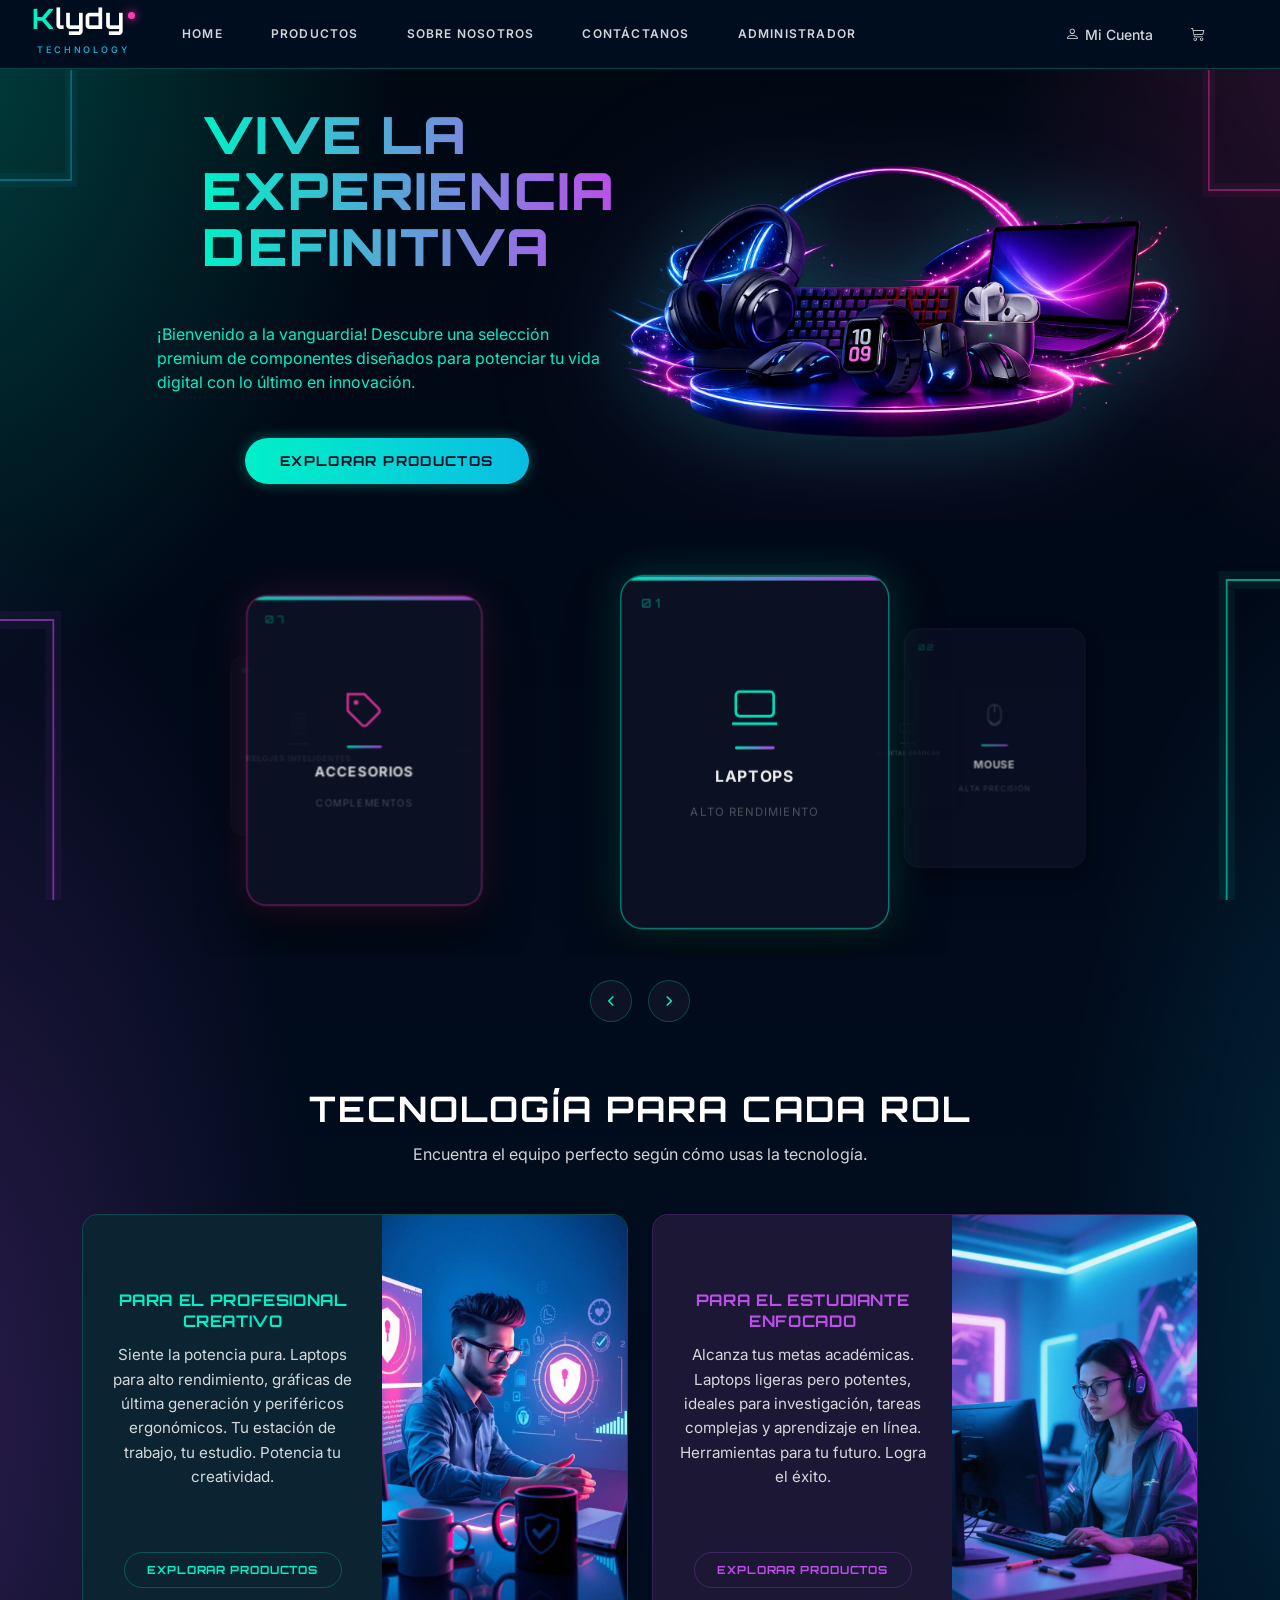
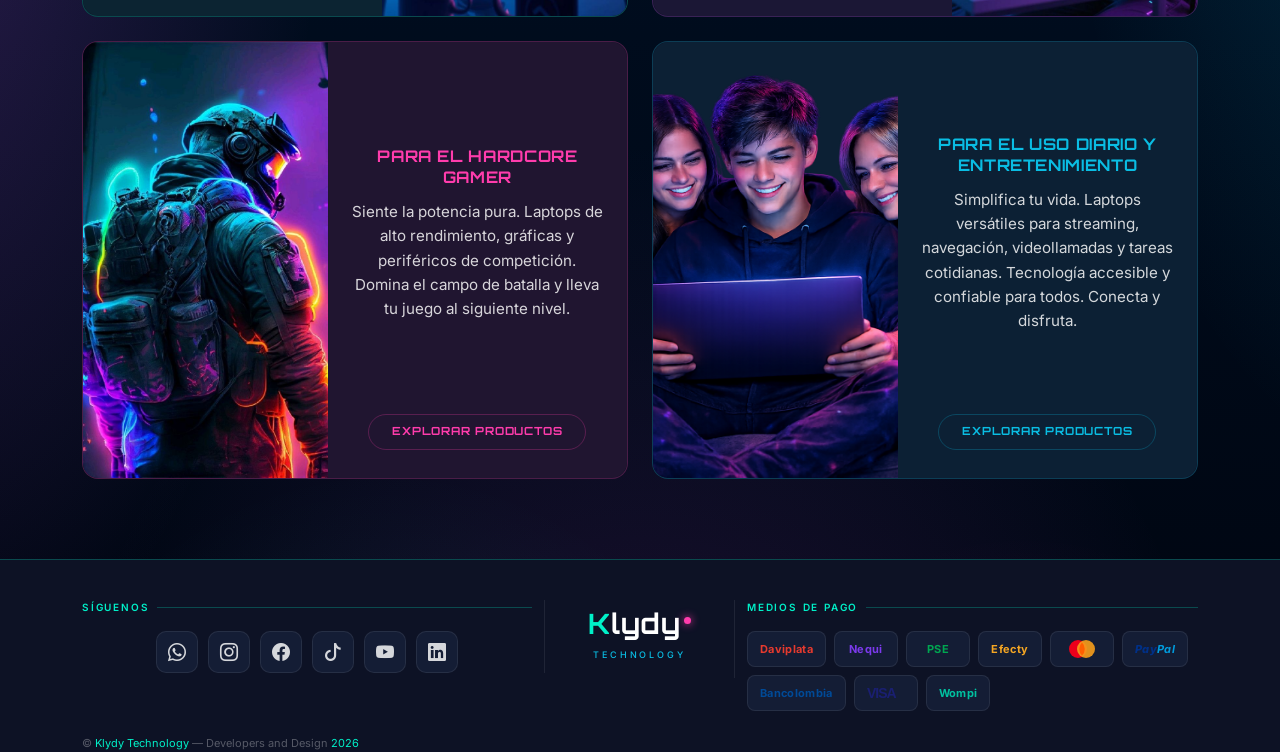
==== commit 1def7221: "Merge branch 'main' of https://github.com/karen-daniela-dev/Ecommerse-tecnologia-" ====
--- a/index.html
+++ b/index.html
@@ -1,108 +1,107 @@
 <!DOCTYPE html>
 <html lang="es">
-
 <head>
-  <meta charset="UTF-8">
-  <meta name="viewport" content="width=device-width, initial-scale=1.0">
-  <title>KLYDY Technology</title>
-  <link href="https://cdn.jsdelivr.net/npm/bootstrap@5.3.0/dist/css/bootstrap.min.css" rel="stylesheet">
-  <link href="https://cdn.jsdelivr.net/npm/bootstrap-icons@1.11.0/font/bootstrap-icons.css" rel="stylesheet">
-  <link href="https://fonts.googleapis.com/css2?family=Inter:wght@400;500;600&family=Orbitron:wght@700&display=swap"
-    rel="stylesheet">
-  <link rel="icon" type="image/png" sizes="16x16" href="../images/klydy-favicon-32.png">
-  <link rel="stylesheet" href="FRONTEND/CSS/nav-footer.css">
-  <link rel="stylesheet" href="FRONTEND/CSS/index-style.css">
-
-
-  <style>
-    /* Modales y offcanvas siempre por encima de la barra inferior */
-    .modal-backdrop {
-      z-index: 1050 !important;
-    }
-
-    .modal {
-      z-index: 1055 !important;
-    }
-
-    .offcanvas-backdrop {
-      z-index: 1055 !important;
-    }
-
-    .offcanvas {
-      z-index: 1060 !important;
-    }
-  </style>
+<meta charset="UTF-8">
+<meta name="viewport" content="width=device-width, initial-scale=1.0">
+<title>KLYDY Technology</title>
+<link href="https://cdn.jsdelivr.net/npm/bootstrap@5.3.0/dist/css/bootstrap.min.css" rel="stylesheet">
+<link href="https://cdn.jsdelivr.net/npm/bootstrap-icons@1.11.0/font/bootstrap-icons.css" rel="stylesheet">
+<link href="https://fonts.googleapis.com/css2?family=Inter:wght@400;500;600&family=Orbitron:wght@700&display=swap" rel="stylesheet">
+<link rel="icon" type="image/png" sizes="16x16" href="../images/klydy-favicon-32.png">
+<link rel="stylesheet" href="FRONTEND/CSS/nav-footer.css">
+<link rel="stylesheet" href="FRONTEND/CSS/index-style.css">
+
+
+<style>
+  /* Modales y offcanvas siempre por encima de la barra inferior */
+  .modal-backdrop { z-index: 1050 !important; }
+  .modal          { z-index: 1055 !important; }
+  .offcanvas-backdrop { z-index: 1055 !important; }
+  .offcanvas      { z-index: 1060 !important; }
+</style>
 </head>
-
 <body>
 
-  <div class="neon-lines">
-    <svg viewBox="0 0 1440 900" preserveAspectRatio="none" xmlns="http://www.w3.org/2000/svg">
-      <polyline points="1380,900 1380,580 1440,580" fill="none" stroke="#00f0c8" stroke-width="2" opacity="0.6" />
-      <polyline points="1380,900 1380,580 1440,580" fill="none" stroke="#00f0c8" stroke-width="18" opacity="0.07" />
-      <polyline points="60,900 60,620 0,620" fill="none" stroke="#bc4fe8" stroke-width="2" opacity="0.55" />
-      <polyline points="60,900 60,620 0,620" fill="none" stroke="#bc4fe8" stroke-width="18" opacity="0.07" />
-      <polyline points="1440,190 1360,190 1360,70" fill="none" stroke="#ff3cac" stroke-width="1.5" opacity="0.50" />
-      <polyline points="1440,190 1360,190 1360,70" fill="none" stroke="#ff3cac" stroke-width="14" opacity="0.06" />
-      <polyline points="0,180 80,180 80,70" fill="none" stroke="#0abde3" stroke-width="1.5" opacity="0.50" />
-      <polyline points="0,180 80,180 80,70" fill="none" stroke="#0abde3" stroke-width="14" opacity="0.06" />
-    </svg>
-  </div>
-
-
-  <!-- ============================================================
+<div class="neon-lines">
+  <svg viewBox="0 0 1440 900" preserveAspectRatio="none"
+       xmlns="http://www.w3.org/2000/svg">
+    <polyline points="1380,900 1380,580 1440,580"
+      fill="none" stroke="#00f0c8" stroke-width="2"  opacity="0.6"/>
+    <polyline points="1380,900 1380,580 1440,580"
+      fill="none" stroke="#00f0c8" stroke-width="18" opacity="0.07"/>
+    <polyline points="60,900 60,620 0,620"
+      fill="none" stroke="#bc4fe8" stroke-width="2"  opacity="0.55"/>
+    <polyline points="60,900 60,620 0,620"
+      fill="none" stroke="#bc4fe8" stroke-width="18" opacity="0.07"/>
+    <polyline points="1440,190 1360,190 1360,70"
+      fill="none" stroke="#ff3cac" stroke-width="1.5" opacity="0.50"/>
+    <polyline points="1440,190 1360,190 1360,70"
+      fill="none" stroke="#ff3cac" stroke-width="14"  opacity="0.06"/>
+    <polyline points="0,180 80,180 80,70"
+      fill="none" stroke="#0abde3" stroke-width="1.5" opacity="0.50"/>
+    <polyline points="0,180 80,180 80,70"
+      fill="none" stroke="#0abde3" stroke-width="14"  opacity="0.06"/>
+  </svg>
+</div>
+
+
+<!-- ============================================================
      NAVBAR
      ============================================================ -->
-  <section class="nav">
-    <nav class="navbar navbar-expand-lg">
-      <div class="container-fluid">
-        <div class="container-logo">
-          <div class="footer-logo-wrap d-flex">
-            <a class="footer-logo" href="#">
-              <span>K</span>lydy<span class="footer-logo-dot"></span>
-            </a>
-            <p class="footer-sub">Technology</p>
-          </div>
-        </div>
-
-        <!-- Toggler hamburguesa -->
-        <button class="navbar-toggler d-lg-none" type="button" data-bs-toggle="collapse" data-bs-target="#navbarKlydy"
-          aria-controls="navbarKlydy" aria-expanded="false" aria-label="Toggle navigation">
-          <span class="navbar-toggler-icon"></span>
+<section class="nav">
+ <nav class="navbar navbar-expand-lg">
+  <div class="container-fluid">
+    <div class="container-logo">
+      <div class="footer-logo-wrap d-flex">
+        <a class="footer-logo" href="#">
+          <span>K</span>lydy<span class="footer-logo-dot"></span>
+        </a>
+        <p class="footer-sub">Technology</p>
+      </div>
+    </div>
+
+    <!-- Toggler hamburguesa -->
+    <button class="navbar-toggler d-lg-none" 
+      type="button"
+      data-bs-toggle="collapse"
+      data-bs-target="#navbarKlydy"
+      aria-controls="navbarKlydy"
+      aria-expanded="false"
+      aria-label="Toggle navigation">
+      <span class="navbar-toggler-icon"></span>
+    </button>
+
+    <!-- Collapse con links -->
+    <div class="collapse navbar-collapse" id="navbarKlydy">
+      <div>
+        <ul class="navbar-nav flex-grow-1 justify-content-evenly mb-2 mb-lg-0">
+          <li class="nav-item"><a class="nav-link klydy-link" href="index.html">HOME</a></li>
+          <li class="nav-item"><a class="nav-link klydy-link" href="FRONTEND/HTML/productos.html">PRODUCTOS</a></li>
+          <li class="nav-item"><a class="nav-link klydy-link" href="FRONTEND/HTML/sobre-nosotros.html">SOBRE NOSOTROS</a></li>
+          <li class="nav-item"><a class="nav-link klydy-link" href="FRONTEND/HTML/contacto.html">CONTÁCTANOS</a></li>
+          <li class="nav-item"><a class="nav-link klydy-link" href="FRONTEND/HTML/admin-crear.html">ADMINISTRADOR</a></li>
+        </ul>
+      </div>
+    </div>
+
+    <!-- Solo desktop -->
+    <div class="d-none d-lg-flex align-items-center gap-2">
+      <form class="d-flex align-items-center gap-2">
+        <button class="btn klydy-btn-login" type="button"
+          data-bs-toggle="modal" data-bs-target="#modalLogin">
+          <i class="bi bi-person"></i> Mi Cuenta
         </button>
-
-        <!-- Collapse con links -->
-        <div class="collapse navbar-collapse" id="navbarKlydy">
-          <div>
-            <ul class="navbar-nav flex-grow-1 justify-content-evenly mb-2 mb-lg-0">
-              <li class="nav-item"><a class="nav-link klydy-link" href="index.html">HOME</a></li>
-              <li class="nav-item"><a class="nav-link klydy-link" href="FRONTEND/HTML/productos.html">PRODUCTOS</a></li>
-              <li class="nav-item"><a class="nav-link klydy-link" href="FRONTEND/HTML/sobre-nosotros.html">SOBRE NOSOTROS</a></li>
-              <li class="nav-item"><a class="nav-link klydy-link" href="FRONTEND/HTML/contacto.html">CONTÁCTANOS</a></li>
-              <li class="nav-item" id="linkAdmin" style="display:none;">
-                <a class="nav-link klydy-link" href="FRONTEND/HTML/admin-crear.html">ADMINISTRADOR</a>
-              </li>
-            </ul>
-          </div>
-        </div>
-
-        <!-- Solo desktop -->
-        <div class="d-none d-lg-flex align-items-center gap-2">
-          <form class="d-flex align-items-center gap-2">
-            <button class="btn klydy-btn-login" type="button" data-bs-toggle="modal" data-bs-target="#modalLogin">
-              <i class="bi bi-person"></i> Mi Cuenta
-            </button>
-            <button class="btn klydy-btn-cart d-flex align-items-center" type="button" data-bs-toggle="offcanvas"
-              data-bs-target="#offcanvasCarrito">
-              <i class="bi bi-cart3"></i>
-              <span class="klydy-badge ms-1" id="badge-desktop"></span>
-            </button>
-          </form>
-        </div>
-
-      </div>
-    </nav>
-  </section>
+        <button class="btn klydy-btn-cart d-flex align-items-center" type="button"
+          data-bs-toggle="offcanvas" data-bs-target="#offcanvasCarrito">
+          <i class="bi bi-cart3"></i>
+          <span class="klydy-badge ms-1" id="badge-desktop"></span>
+        </button>
+      </form>
+    </div>
+
+  </div>
+ </nav>
+</section>
 
 
 
@@ -128,23 +127,22 @@
             </h1>
 
             <p class="hero__subtitle">
-
+              
             </p>
 
             <p class="hero__highlight">
-              ¡Bienvenido a la vanguardia! Descubre una selección premium de
-              componentes diseñados para potenciar tu vida digital con lo último en innovación.
+              ¡Bienvenido a la vanguardia! Descubre una selección premium de 
+               componentes diseñados para potenciar tu vida digital con lo último en innovación.
             </p>
 
-            <a href="FRONTEND/HTML/productos.html" class="btn hero__cta"
-              aria-label="Explorar catálogo de productos gaming">
+            <a href="FRONTEND/HTML/productos.html" class="btn hero__cta" aria-label="Explorar catálogo de productos gaming">
               Explorar productos
             </a>
 
           </div><!-- /hero__content -->
 
-
-          <!-- ──  imagen principal ── -->
+          
+            <!-- ──  imagen principal ── -->
           <div class="col-12 col-lg-6 hero__media">
             <img src="FRONTEND/images/images-index/h3.png"
               alt="Laptop gaming ROG Strix con auriculares de alto rendimiento" class="hero__img" width="700"
@@ -158,8 +156,8 @@
     <!-- /SECCIÓN 1 HERO -->
 
 
-    <!-- CATEGORÍAS -->
-
+<!-- CATEGORÍAS -->
+         
 
     <section id="categorias" class="section-categories" aria-label="Categorías de productos">
 
@@ -308,8 +306,7 @@
                     gráficas y periféricos de competición. Domina el campo
                     de batalla y lleva tu juego al siguiente nivel.
                   </p>
-                  <a href="FRONTEND/HTML/productos.html?rol=gamer" class="btn role-card__btn"
-                    aria-label="Explorar productos para gamer">
+                  <a href="FRONTEND/HTML/productos.html?rol=gamer" class="btn role-card__btn" aria-label="Explorar productos para gamer">
                     Explorar productos
                   </a>
                 </div>
@@ -364,7 +361,7 @@
       </div><!-- /container -->
 
     </section>
-
+  
 
 
   </main>
@@ -400,141 +397,141 @@
           <button id="btnLogin" class="btn w-100 fw-bold modal-btn-enter">ENTRAR</button>
           <p class="modal-register-text">
             ¿No tienes cuenta?
-            <a href="FRONTEND/HTML/registrarse.html" class="modal-register-link">Regístrate</a>
+            <a href="registrarse.html" class="modal-register-link">Regístrate</a>
           </p>
         </div>
 
-
-
-
-
-
-
-      </div>
+    
+
+      
+
+      
+
     </div>
   </div>
-
-
-  <!-- ============================================================
+</div>
+
+
+<!-- ============================================================
      OFFCANVAS CARRITO
      ============================================================ -->
-  <div class="offcanvas offcanvas-end" tabindex="-1" id="offcanvasCarrito" aria-labelledby="offcanvasCarritoLabel">
-    <div class="offcanvas-header" style="background:#0d1225; border-bottom: 1px solid rgba(0,240,200,0.2);">
-      <h5 class="offcanvas-title text-white" id="offcanvasCarritoLabel">
-        <i class="bi bi-cart3 me-2" style="color:#00f0c8;"></i>Mi Carrito
-      </h5>
-      <button type="button" class="btn-close btn-close-white" data-bs-dismiss="offcanvas" aria-label="Cerrar"></button>
-    </div>
-    <div class="offcanvas-body" style="background:#0d1225; color: rgba(255,255,255,0.5);">
-      <p id="msgVacio" class="text-center mt-4">Tu carrito está vacío.</p>
-      <ul id="listaCarrito" class="list-group"></ul>
-      <div class="totalCarrito">
-        <p class="totalC">Total: <span id="total">0</span></p>
-        <button id="btnVaciar" class="btn btn-danger">Vaciar carrito</button>
-      </div>
-
-    </div>
+<div class="offcanvas offcanvas-end" tabindex="-1" id="offcanvasCarrito" aria-labelledby="offcanvasCarritoLabel">
+  <div class="offcanvas-header" style="background:#0d1225; border-bottom: 1px solid rgba(0,240,200,0.2);">
+    <h5 class="offcanvas-title text-white" id="offcanvasCarritoLabel">
+      <i class="bi bi-cart3 me-2" style="color:#00f0c8;"></i>Mi Carrito
+    </h5>
+    <button type="button" class="btn-close btn-close-white" data-bs-dismiss="offcanvas" aria-label="Cerrar"></button>
   </div>
-
-
-  <section class="footer">
-    <!-- ══════════════════════════════════════════════════════
+  <div class="offcanvas-body" style="background:#0d1225; color: rgba(255,255,255,0.5);">
+    <p id="msgVacio" class="text-center mt-4">Tu carrito está vacío.</p>
+     <ul id="listaCarrito" class="list-group"></ul>
+     <div class="totalCarrito">
+      <p class="totalC">Total: <span id="total">0</span></p>
+      <button id="btnVaciar" class="btn btn-danger">Vaciar carrito</button>
+     </div>
+     
+  </div>
+</div>
+
+
+<section class="footer">
+<!-- ══════════════════════════════════════════════════════
      FOOTER
 ══════════════════════════════════════════════════════ -->
-    <footer class="klydy-footer">
-      <div class="container">
-
-        <div class="row gy-4 pb-4 align-items-start">
-
-          <!-- COL: REDES SOCIALES -->
-          <div class="col-12 col-md-5 col-lg-5 footer-divider">
-            <p class="footer-title">Síguenos</p>
-            <div class="social-grid">
-              <a href="#" class="social-btn whatsapp" title="WhatsApp"> <i class="bi bi-whatsapp"></i></a>
-              <a href="#" class="social-btn instagram" title="Instagram"><i class="bi bi-instagram"></i></a>
-              <a href="#" class="social-btn facebook" title="Facebook"> <i class="bi bi-facebook"></i></a>
-              <a href="#" class="social-btn tiktok" title="TikTok"> <i class="bi bi-tiktok"></i></a>
-              <a href="#" class="social-btn youtube" title="YouTube"> <i class="bi bi-youtube"></i></a>
-              <a href="#" class="social-btn linkedin" title="LinkedIn"> <i class="bi bi-linkedin"></i></a>
-            </div>
-          </div>
-
-          <!-- COL: LOGO -->
-          <div class="col-12 col-md-2 col-lg-2 footer-divider d-flex align-items-center justify-content-center">
-            <div class="footer-logo-wrap">
-              <a class="footer-logo" href="#">
-                <span>K</span>lydy<span class="footer-logo-dot"></span>
-              </a>
-              <p class="footer-sub">Technology</p>
-            </div>
-          </div>
-
-          <!-- COL: MEDIOS DE PAGO -->
-          <div class="col-12 col-md-5 col-lg-5">
-            <p class="footer-title">Medios de pago</p>
-            <div class="payment-grid">
-              <div class="payment-badge"><span class="pay-daviplata">Daviplata</span></div>
-              <div class="payment-badge"><span class="pay-nequi">Nequi</span></div>
-              <div class="payment-badge"><span class="pay-pse">PSE</span></div>
-              <div class="payment-badge"><span class="pay-efecty">Efecty</span></div>
-              <div class="payment-badge">
-                <svg width="32" height="20" viewBox="0 0 32 20" xmlns="http://www.w3.org/2000/svg">
-                  <circle cx="12" cy="10" r="9" fill="#eb001b" />
-                  <circle cx="20" cy="10" r="9" fill="#f79e1b" opacity="0.9" />
-                  <path d="M16 3.5a9 9 0 0 1 0 13A9 9 0 0 1 16 3.5z" fill="#ff5f00" />
-                </svg>
-              </div>
-              <div class="payment-badge">
-                <span class="pay-paypal" style="font-weight:800; font-style:italic;">Pay<span
-                    style="color:#009cde;">Pal</span></span>
-              </div>
-              <div class="payment-badge"><span class="pay-bancol">Bancolombia</span></div>
-              <div class="payment-badge">
-                <svg width="38" height="14" viewBox="0 0 38 14" xmlns="http://www.w3.org/2000/svg">
-                  <text x="0" y="12" font-family="Arial" font-size="14" font-weight="900" fill="#1a1f71"
-                    letter-spacing="-1">VISA</text>
-                </svg>
-              </div>
-              <div class="payment-badge"><span class="pay-wompi">Wompi</span></div>
-            </div>
-          </div>
+<footer class="klydy-footer">
+  <div class="container">
+
+    <div class="row gy-4 pb-4 align-items-start">
+
+      <!-- COL: REDES SOCIALES -->
+      <div class="col-12 col-md-5 col-lg-5 footer-divider">
+        <p class="footer-title">Síguenos</p>
+        <div class="social-grid">
+          <a href="#" class="social-btn whatsapp"  title="WhatsApp"> <i class="bi bi-whatsapp"></i></a>
+          <a href="#" class="social-btn instagram" title="Instagram"><i class="bi bi-instagram"></i></a>
+          <a href="#" class="social-btn facebook"  title="Facebook"> <i class="bi bi-facebook"></i></a>
+          <a href="#" class="social-btn tiktok"    title="TikTok">   <i class="bi bi-tiktok"></i></a>
+          <a href="#" class="social-btn youtube"   title="YouTube">  <i class="bi bi-youtube"></i></a>
+          <a href="#" class="social-btn linkedin"  title="LinkedIn"> <i class="bi bi-linkedin"></i></a>
         </div>
-
-        <!-- BARRA COPYRIGHT -->
-
-        <div class="col-12">
+      </div>
+
+      <!-- COL: LOGO -->
+      <div class="col-12 col-md-2 col-lg-2 footer-divider d-flex align-items-center justify-content-center">
+        <div class="footer-logo-wrap">
+          <a class="footer-logo" href="#">
+            <span>K</span>lydy<span class="footer-logo-dot"></span>
+          </a>
+          <p class="footer-sub">Technology</p>
+        </div>
+      </div>
+
+      <!-- COL: MEDIOS DE PAGO -->
+      <div class="col-12 col-md-5 col-lg-5">
+        <p class="footer-title">Medios de pago</p>
+        <div class="payment-grid">
+          <div class="payment-badge"><span class="pay-daviplata">Daviplata</span></div>
+          <div class="payment-badge"><span class="pay-nequi">Nequi</span></div>
+          <div class="payment-badge"><span class="pay-pse">PSE</span></div>
+          <div class="payment-badge"><span class="pay-efecty">Efecty</span></div>
+          <div class="payment-badge">
+            <svg width="32" height="20" viewBox="0 0 32 20" xmlns="http://www.w3.org/2000/svg">
+              <circle cx="12" cy="10" r="9" fill="#eb001b"/>
+              <circle cx="20" cy="10" r="9" fill="#f79e1b" opacity="0.9"/>
+              <path d="M16 3.5a9 9 0 0 1 0 13A9 9 0 0 1 16 3.5z" fill="#ff5f00"/>
+            </svg>
+          </div>
+          <div class="payment-badge">
+            <span class="pay-paypal" style="font-weight:800; font-style:italic;">Pay<span style="color:#009cde;">Pal</span></span>
+          </div>
+          <div class="payment-badge"><span class="pay-bancol">Bancolombia</span></div>
+          <div class="payment-badge">
+            <svg width="38" height="14" viewBox="0 0 38 14" xmlns="http://www.w3.org/2000/svg">
+              <text x="0" y="12" font-family="Arial" font-size="14" font-weight="900" fill="#1a1f71" letter-spacing="-1">VISA</text>
+            </svg>
+          </div>
+          <div class="payment-badge"><span class="pay-wompi">Wompi</span></div>
+        </div>
+      </div>
+    </div>
+
+    <!-- BARRA COPYRIGHT -->
+    
+          <div class="col-12">
           <p class="footer-copy">
             © <span>Klydy Technology</span> — Developers and Design <span>2026</span>
-
-
-        </div>
-    </footer>
-  </section>
-
-
-  <!-- ============================================================
+ 
+      
+  </div>
+</footer>
+</section>
+
+
+<!-- ============================================================
      BARRA INFERIOR MÓVIL
      ============================================================ -->
-  <div class="bottom-nav d-lg-none">
-
-    <button class="bottom-nav-item btn-cuenta" data-bs-toggle="modal" data-bs-target="#modalLogin"
-      onclick="setActive(this)">
-      <i class="bi bi-person-circle"></i>
-      <span class="label">Mi Cuenta</span>
-    </button>
-
-    <button class="bottom-nav-item btn-carrito" data-bs-toggle="offcanvas" data-bs-target="#offcanvasCarrito"
-      onclick="setActive(this)">
-      <i class="bi bi-cart3"></i>
-      <span class="bottom-badge" id="badge-mobile">0</span>
-      <span class="label">Carrito</span>
-    </button>
-
-    <button id="buscarCatrgoria" class="bottom-nav-item filtro">
-      <i class="bi bi-funnel-fill"></i>
-      <span>Buscasr por</span>
-    </button>
-  </div>
+<div class="bottom-nav d-lg-none">
+
+  <button class="bottom-nav-item btn-cuenta"
+    data-bs-toggle="modal" data-bs-target="#modalLogin"
+    onclick="setActive(this)">
+    <i class="bi bi-person-circle"></i>
+    <span class="label">Mi Cuenta</span>
+  </button>
+
+  <button class="bottom-nav-item btn-carrito"
+    data-bs-toggle="offcanvas" data-bs-target="#offcanvasCarrito"
+    onclick="setActive(this)">
+    <i class="bi bi-cart3"></i>
+    <span class="bottom-badge" id="badge-mobile">0</span>
+    <span class="label">Carrito</span>
+  </button>
+
+  <button id="buscarCatrgoria" class="bottom-nav-item filtro">
+    <i class="bi bi-funnel-fill"></i>
+     <span>Buscasr por</span>
+  </button>
+</div>
   <!-- =========================================
   TOAST NOTIFICACIONES
   ========================================= -->
@@ -560,61 +557,72 @@
 
   </div>
 
-  <!-- ============================================================
+<!-- ============================================================
      MODAL CERRAR SESIÓN
 ============================================================ -->
-  <div class="modal fade" id="modalCerrarSesion" tabindex="-1">
-
-    <div class="modal-dialog modal-dialog-centered">
-
-      <div class="modal-content modal-klydy">
-
-        <div class="modal-header border-0">
-
-          <h5 class="modal-title text-white fw-bold">
-            Confirmar cierre de sesión
-          </h5>
-
-          <button type="button" class="btn-close btn-close-white" data-bs-dismiss="modal">
-          </button>
-
-        </div>
-
-        <div class="modal-body text-center text-white">
-
-          <i class="bi bi-box-arrow-right" style="
+<div class="modal fade" id="modalCerrarSesion" tabindex="-1">
+
+  <div class="modal-dialog modal-dialog-centered">
+
+    <div class="modal-content modal-klydy">
+
+      <div class="modal-header border-0">
+
+        <h5 class="modal-title text-white fw-bold">
+          Confirmar cierre de sesión
+        </h5>
+
+        <button
+          type="button"
+          class="btn-close btn-close-white"
+          data-bs-dismiss="modal">
+        </button>
+
+      </div>
+
+      <div class="modal-body text-center text-white">
+
+        <i
+          class="bi bi-box-arrow-right"
+          style="
             font-size: 3rem;
             color: #00f0c8;
           ">
-          </i>
-
-          <p class="mt-3 fs-5">
-            ¿Estás seguro de cerrar sesión?
-          </p>
-
-        </div>
-
-        <div class="modal-footer border-0 justify-content-center">
-
-          <button type="button" class="btn btn-secondary" data-bs-dismiss="modal">
-
-            Cancelar
-
-          </button>
-
-          <button type="button" class="btn btn-danger" id="confirmarCerrarSesion">
-
-            Cerrar Sesión
-
-          </button>
-
-        </div>
+        </i>
+
+        <p class="mt-3 fs-5">
+          ¿Estás seguro de cerrar sesión?
+        </p>
+
+      </div>
+
+      <div class="modal-footer border-0 justify-content-center">
+
+        <button
+          type="button"
+          class="btn btn-secondary"
+          data-bs-dismiss="modal">
+
+          Cancelar
+
+        </button>
+
+        <button
+          type="button"
+          class="btn btn-danger"
+          id="confirmarCerrarSesion">
+
+          Cerrar Sesión
+
+        </button>
 
       </div>
 
     </div>
 
   </div>
+
+</div>
 
 
 
@@ -627,4 +635,4 @@
 
 </body>
 
-</html>+</html>
--- a/FRONTEND/CSS/nav-footer.css
+++ b/FRONTEND/CSS/nav-footer.css
@@ -2052,19 +2052,4 @@
     box-shadow: 0px 0px 9px #010701;
 }
 
-/* contenedor de espera por el servidor  */
-#loading {
-  position: fixed;        /* se mantiene fijo en la ventana */
-  top: 0;
-  left: 0;
-  width: 100%;
-  height: 100%;           /* ocupa toda la altura */
-  display: flex;
-  flex-direction: column;
-  justify-content: center; /* centra vertical */
-  align-items: center;     /* centra horizontal */
-  background: rgba(255,255,255,0.9); /* opcional: fondo semitransparente */
-  z-index: 9999;           /* encima de todo */
-}
-
  
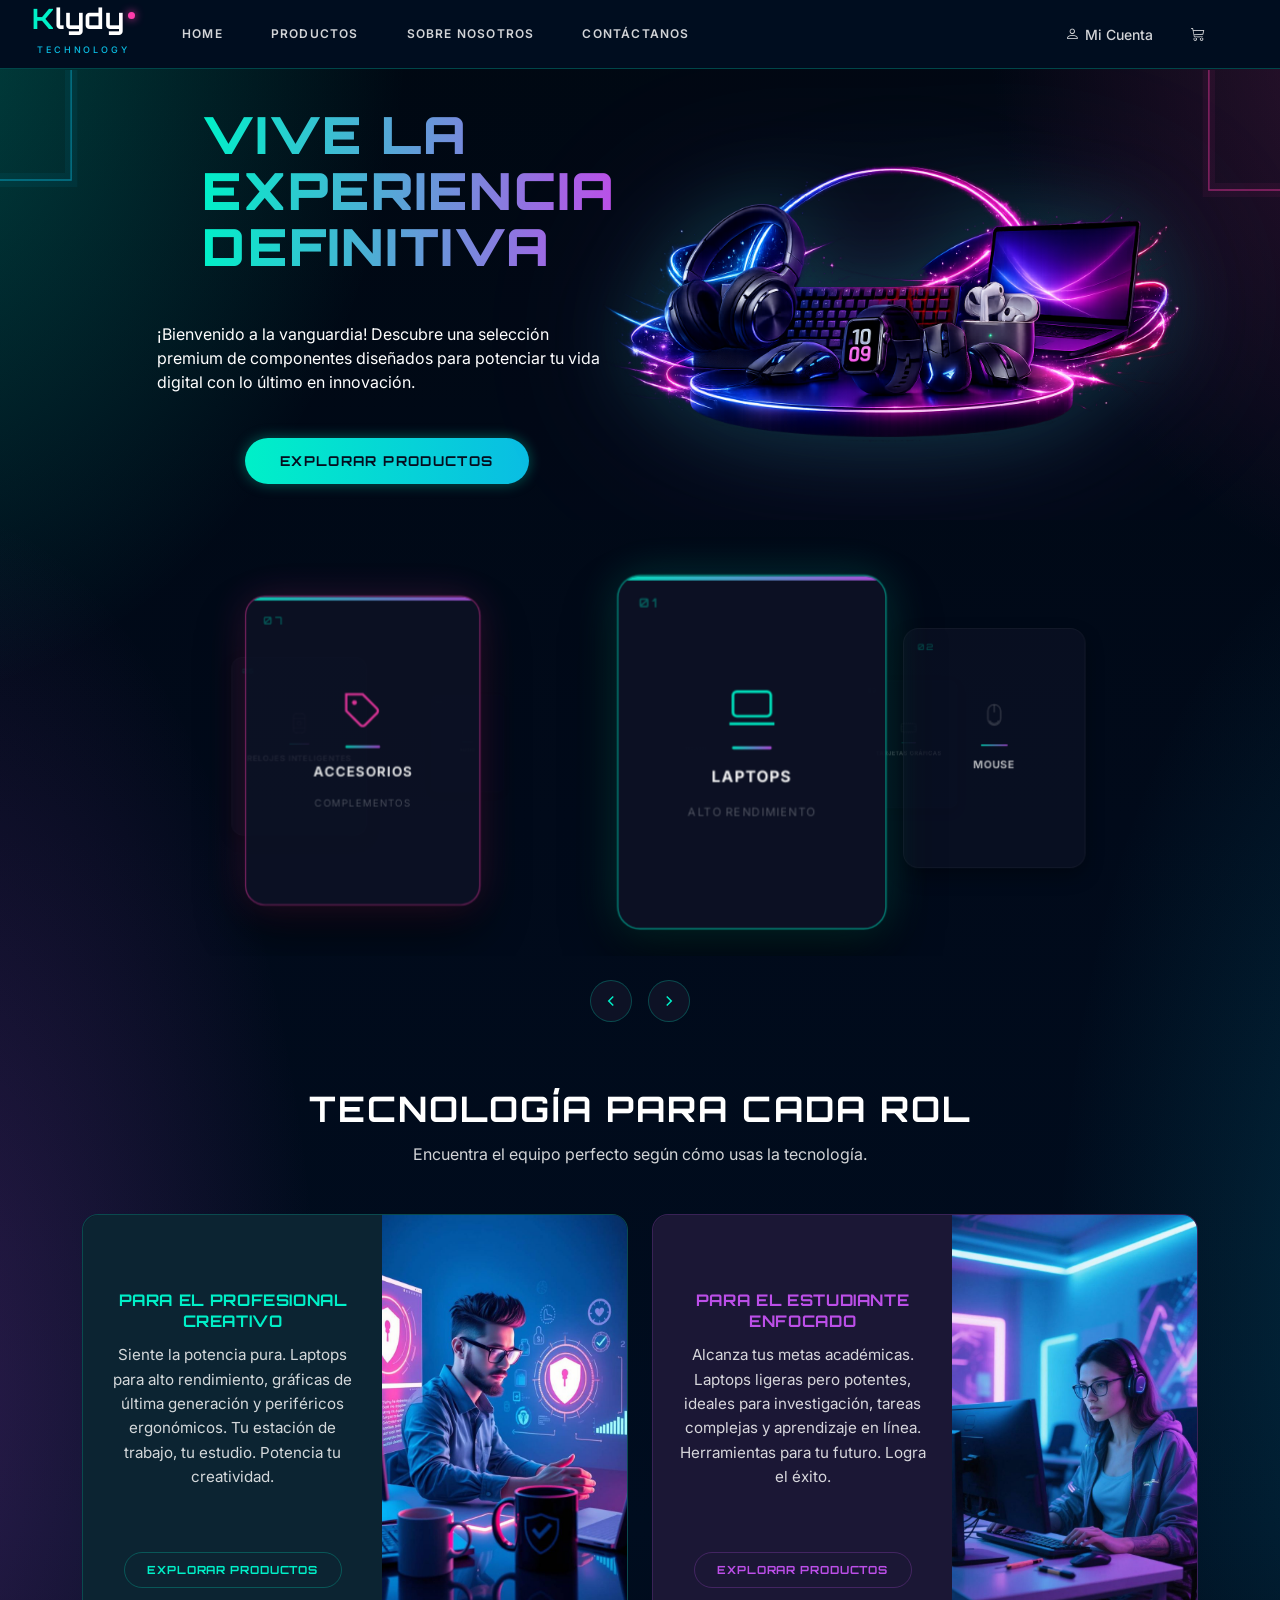
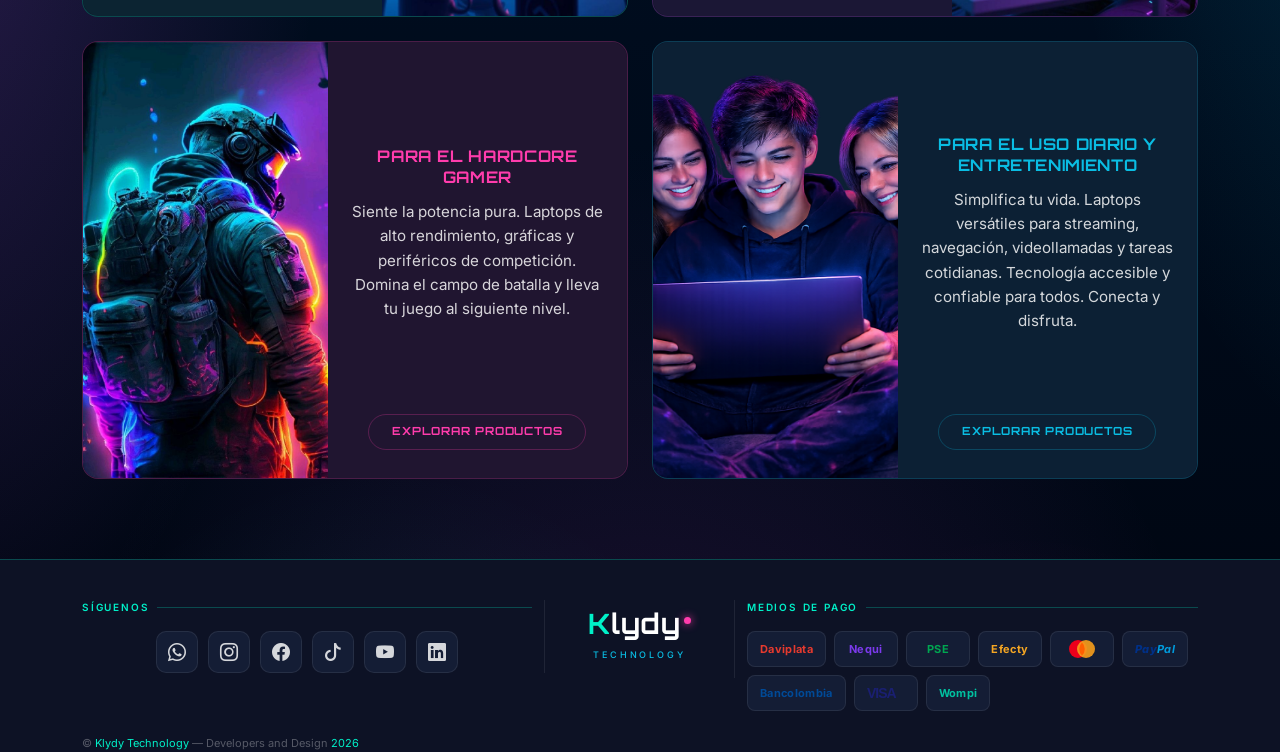
==== commit d2e8906e: "estilos paginación admin" ====
--- a/index.html
+++ b/index.html
@@ -1,107 +1,104 @@
 <!DOCTYPE html>
 <html lang="es">
+
 <head>
-<meta charset="UTF-8">
-<meta name="viewport" content="width=device-width, initial-scale=1.0">
-<title>KLYDY Technology</title>
-<link href="https://cdn.jsdelivr.net/npm/bootstrap@5.3.0/dist/css/bootstrap.min.css" rel="stylesheet">
-<link href="https://cdn.jsdelivr.net/npm/bootstrap-icons@1.11.0/font/bootstrap-icons.css" rel="stylesheet">
-<link href="https://fonts.googleapis.com/css2?family=Inter:wght@400;500;600&family=Orbitron:wght@700&display=swap" rel="stylesheet">
-<link rel="icon" type="image/png" sizes="16x16" href="../images/klydy-favicon-32.png">
-<link rel="stylesheet" href="FRONTEND/CSS/nav-footer.css">
-<link rel="stylesheet" href="FRONTEND/CSS/index-style.css">
-
-
-<style>
-  /* Modales y offcanvas siempre por encima de la barra inferior */
-  .modal-backdrop { z-index: 1050 !important; }
-  .modal          { z-index: 1055 !important; }
-  .offcanvas-backdrop { z-index: 1055 !important; }
-  .offcanvas      { z-index: 1060 !important; }
-</style>
+  <meta charset="UTF-8">
+  <meta name="viewport" content="width=device-width, initial-scale=1.0">
+  <title>KLYDY Technology</title>
+  <link href="https://cdn.jsdelivr.net/npm/bootstrap@5.3.0/dist/css/bootstrap.min.css" rel="stylesheet">
+  <link href="https://cdn.jsdelivr.net/npm/bootstrap-icons@1.11.0/font/bootstrap-icons.css" rel="stylesheet">
+  <link href="https://fonts.googleapis.com/css2?family=Inter:wght@400;500;600&family=Orbitron:wght@700&display=swap"
+    rel="stylesheet">
+  <link rel="icon" type="image/png" sizes="16x16" href="../images/klydy-favicon-32.png">
+  <link rel="stylesheet" href="FRONTEND/CSS/nav-footer.css">
+  <link rel="stylesheet" href="FRONTEND/CSS/index-style.css">
+
+
+  <style>
+    /* Modales y offcanvas siempre por encima de la barra inferior */
+    .modal-backdrop {
+      z-index: 1050 !important;
+    }
+
+    .modal {
+      z-index: 1055 !important;
+    }
+
+    .offcanvas-backdrop {
+      z-index: 1055 !important;
+    }
+
+    .offcanvas {
+      z-index: 1060 !important;
+    }
+  </style>
 </head>
+
 <body>
 
-<div class="neon-lines">
-  <svg viewBox="0 0 1440 900" preserveAspectRatio="none"
-       xmlns="http://www.w3.org/2000/svg">
-    <polyline points="1380,900 1380,580 1440,580"
-      fill="none" stroke="#00f0c8" stroke-width="2"  opacity="0.6"/>
-    <polyline points="1380,900 1380,580 1440,580"
-      fill="none" stroke="#00f0c8" stroke-width="18" opacity="0.07"/>
-    <polyline points="60,900 60,620 0,620"
-      fill="none" stroke="#bc4fe8" stroke-width="2"  opacity="0.55"/>
-    <polyline points="60,900 60,620 0,620"
-      fill="none" stroke="#bc4fe8" stroke-width="18" opacity="0.07"/>
-    <polyline points="1440,190 1360,190 1360,70"
-      fill="none" stroke="#ff3cac" stroke-width="1.5" opacity="0.50"/>
-    <polyline points="1440,190 1360,190 1360,70"
-      fill="none" stroke="#ff3cac" stroke-width="14"  opacity="0.06"/>
-    <polyline points="0,180 80,180 80,70"
-      fill="none" stroke="#0abde3" stroke-width="1.5" opacity="0.50"/>
-    <polyline points="0,180 80,180 80,70"
-      fill="none" stroke="#0abde3" stroke-width="14"  opacity="0.06"/>
-  </svg>
-</div>
-
-
-<!-- ============================================================
+  <div class="neon-lines">
+    <svg viewBox="0 0 1440 900" preserveAspectRatio="none" xmlns="http://www.w3.org/2000/svg">
+      <polyline points="1440,190 1360,190 1360,70" fill="none" stroke="#ff3cac" stroke-width="1.5" opacity="0.50" />
+      <polyline points="1440,190 1360,190 1360,70" fill="none" stroke="#ff3cac" stroke-width="14" opacity="0.06" />
+      <polyline points="0,180 80,180 80,70" fill="none" stroke="#0abde3" stroke-width="1.5" opacity="0.50" />
+      <polyline points="0,180 80,180 80,70" fill="none" stroke="#0abde3" stroke-width="14" opacity="0.06" />
+    </svg>
+  </div>
+
+
+  <!-- ============================================================
      NAVBAR
      ============================================================ -->
-<section class="nav">
- <nav class="navbar navbar-expand-lg">
-  <div class="container-fluid">
-    <div class="container-logo">
-      <div class="footer-logo-wrap d-flex">
-        <a class="footer-logo" href="#">
-          <span>K</span>lydy<span class="footer-logo-dot"></span>
-        </a>
-        <p class="footer-sub">Technology</p>
+  <section class="nav">
+    <nav class="navbar navbar-expand-lg">
+      <div class="container-fluid">
+        <div class="container-logo">
+          <div class="footer-logo-wrap d-flex">
+            <a class="footer-logo" href="#">
+              <span>K</span>lydy<span class="footer-logo-dot"></span>
+            </a>
+            <p class="footer-sub">Technology</p>
+          </div>
+        </div>
+
+        <!-- Toggler hamburguesa -->
+        <button class="navbar-toggler d-lg-none" type="button" data-bs-toggle="collapse" data-bs-target="#navbarKlydy"
+          aria-controls="navbarKlydy" aria-expanded="false" aria-label="Toggle navigation">
+          <span class="navbar-toggler-icon"></span>
+        </button>
+
+        <!-- Collapse con links -->
+        <div class="collapse navbar-collapse" id="navbarKlydy">
+          <div>
+            <ul class="navbar-nav flex-grow-1 justify-content-evenly mb-2 mb-lg-0">
+              <li class="nav-item"><a class="nav-link klydy-link" href="index.html">HOME</a></li>
+              <li class="nav-item"><a class="nav-link klydy-link" href="FRONTEND/HTML/productos.html">PRODUCTOS</a></li>
+              <li class="nav-item"><a class="nav-link klydy-link" href="FRONTEND/HTML/sobre-nosotros.html">SOBRE NOSOTROS</a></li>
+              <li class="nav-item"><a class="nav-link klydy-link" href="FRONTEND/HTML/contacto.html">CONTÁCTANOS</a></li>
+              <li class="nav-item" id="linkAdmin" style="display:none;">
+                <a class="nav-link klydy-link" href="FRONTEND/HTML/admin-crear.html">ADMINISTRADOR</a>
+              </li>
+            </ul>
+          </div>
+        </div>
+
+        <!-- Solo desktop -->
+        <div class="d-none d-lg-flex align-items-center gap-2">
+          <form class="d-flex align-items-center gap-2">
+            <button class="btn klydy-btn-login" type="button" data-bs-toggle="modal" data-bs-target="#modalLogin">
+              <i class="bi bi-person"></i> Mi Cuenta
+            </button>
+            <button class="btn klydy-btn-cart d-flex align-items-center" type="button" data-bs-toggle="offcanvas"
+              data-bs-target="#offcanvasCarrito">
+              <i class="bi bi-cart3"></i>
+              <span class="klydy-badge ms-1" id="badge-desktop"></span>
+            </button>
+          </form>
+        </div>
+
       </div>
-    </div>
-
-    <!-- Toggler hamburguesa -->
-    <button class="navbar-toggler d-lg-none" 
-      type="button"
-      data-bs-toggle="collapse"
-      data-bs-target="#navbarKlydy"
-      aria-controls="navbarKlydy"
-      aria-expanded="false"
-      aria-label="Toggle navigation">
-      <span class="navbar-toggler-icon"></span>
-    </button>
-
-    <!-- Collapse con links -->
-    <div class="collapse navbar-collapse" id="navbarKlydy">
-      <div>
-        <ul class="navbar-nav flex-grow-1 justify-content-evenly mb-2 mb-lg-0">
-          <li class="nav-item"><a class="nav-link klydy-link" href="index.html">HOME</a></li>
-          <li class="nav-item"><a class="nav-link klydy-link" href="FRONTEND/HTML/productos.html">PRODUCTOS</a></li>
-          <li class="nav-item"><a class="nav-link klydy-link" href="FRONTEND/HTML/sobre-nosotros.html">SOBRE NOSOTROS</a></li>
-          <li class="nav-item"><a class="nav-link klydy-link" href="FRONTEND/HTML/contacto.html">CONTÁCTANOS</a></li>
-          <li class="nav-item"><a class="nav-link klydy-link" href="FRONTEND/HTML/admin-crear.html">ADMINISTRADOR</a></li>
-        </ul>
-      </div>
-    </div>
-
-    <!-- Solo desktop -->
-    <div class="d-none d-lg-flex align-items-center gap-2">
-      <form class="d-flex align-items-center gap-2">
-        <button class="btn klydy-btn-login" type="button"
-          data-bs-toggle="modal" data-bs-target="#modalLogin">
-          <i class="bi bi-person"></i> Mi Cuenta
-        </button>
-        <button class="btn klydy-btn-cart d-flex align-items-center" type="button"
-          data-bs-toggle="offcanvas" data-bs-target="#offcanvasCarrito">
-          <i class="bi bi-cart3"></i>
-          <span class="klydy-badge ms-1" id="badge-desktop"></span>
-        </button>
-      </form>
-    </div>
-
-  </div>
- </nav>
-</section>
+    </nav>
+  </section>
 
 
 
@@ -127,22 +124,23 @@
             </h1>
 
             <p class="hero__subtitle">
-              
+
             </p>
 
             <p class="hero__highlight">
-              ¡Bienvenido a la vanguardia! Descubre una selección premium de 
-               componentes diseñados para potenciar tu vida digital con lo último en innovación.
+              ¡Bienvenido a la vanguardia! Descubre una selección premium de
+              componentes diseñados para potenciar tu vida digital con lo último en innovación.
             </p>
 
-            <a href="FRONTEND/HTML/productos.html" class="btn hero__cta" aria-label="Explorar catálogo de productos gaming">
+            <a href="FRONTEND/HTML/productos.html" class="btn hero__cta"
+              aria-label="Explorar catálogo de productos gaming">
               Explorar productos
             </a>
 
           </div><!-- /hero__content -->
 
-          
-            <!-- ──  imagen principal ── -->
+
+          <!-- ──  imagen principal ── -->
           <div class="col-12 col-lg-6 hero__media">
             <img src="FRONTEND/images/images-index/h3.png"
               alt="Laptop gaming ROG Strix con auriculares de alto rendimiento" class="hero__img" width="700"
@@ -156,8 +154,8 @@
     <!-- /SECCIÓN 1 HERO -->
 
 
-<!-- CATEGORÍAS -->
-         
+    <!-- CATEGORÍAS -->
+
 
     <section id="categorias" class="section-categories" aria-label="Categorías de productos">
 
@@ -306,7 +304,8 @@
                     gráficas y periféricos de competición. Domina el campo
                     de batalla y lleva tu juego al siguiente nivel.
                   </p>
-                  <a href="FRONTEND/HTML/productos.html?rol=gamer" class="btn role-card__btn" aria-label="Explorar productos para gamer">
+                  <a href="FRONTEND/HTML/productos.html?rol=gamer" class="btn role-card__btn"
+                    aria-label="Explorar productos para gamer">
                     Explorar productos
                   </a>
                 </div>
@@ -361,7 +360,7 @@
       </div><!-- /container -->
 
     </section>
-  
+
 
 
   </main>
@@ -397,141 +396,141 @@
           <button id="btnLogin" class="btn w-100 fw-bold modal-btn-enter">ENTRAR</button>
           <p class="modal-register-text">
             ¿No tienes cuenta?
-            <a href="registrarse.html" class="modal-register-link">Regístrate</a>
+            <a href="FRONTEND/HTML/registrarse.html" class="modal-register-link">Regístrate</a>
           </p>
         </div>
 
-    
-
-      
-
-      
-
+
+
+
+
+
+
+      </div>
     </div>
   </div>
-</div>
-
-
-<!-- ============================================================
+
+
+  <!-- ============================================================
      OFFCANVAS CARRITO
      ============================================================ -->
-<div class="offcanvas offcanvas-end" tabindex="-1" id="offcanvasCarrito" aria-labelledby="offcanvasCarritoLabel">
-  <div class="offcanvas-header" style="background:#0d1225; border-bottom: 1px solid rgba(0,240,200,0.2);">
-    <h5 class="offcanvas-title text-white" id="offcanvasCarritoLabel">
-      <i class="bi bi-cart3 me-2" style="color:#00f0c8;"></i>Mi Carrito
-    </h5>
-    <button type="button" class="btn-close btn-close-white" data-bs-dismiss="offcanvas" aria-label="Cerrar"></button>
+  <div class="offcanvas offcanvas-end" tabindex="-1" id="offcanvasCarrito" aria-labelledby="offcanvasCarritoLabel">
+    <div class="offcanvas-header" style="background:#0d1225; border-bottom: 1px solid rgba(0,240,200,0.2);">
+      <h5 class="offcanvas-title text-white" id="offcanvasCarritoLabel">
+        <i class="bi bi-cart3 me-2" style="color:#00f0c8;"></i>Mi Carrito
+      </h5>
+      <button type="button" class="btn-close btn-close-white" data-bs-dismiss="offcanvas" aria-label="Cerrar"></button>
+    </div>
+    <div class="offcanvas-body" style="background:#0d1225; color: rgba(255,255,255,0.5);">
+      <p id="msgVacio" class="text-center mt-4">Tu carrito está vacío.</p>
+      <ul id="listaCarrito" class="list-group"></ul>
+      <div class="totalCarrito">
+        <p class="totalC">Total: <span id="total">0</span></p>
+        <button id="btnVaciar" class="btn btn-danger">Vaciar carrito</button>
+      </div>
+
+    </div>
   </div>
-  <div class="offcanvas-body" style="background:#0d1225; color: rgba(255,255,255,0.5);">
-    <p id="msgVacio" class="text-center mt-4">Tu carrito está vacío.</p>
-     <ul id="listaCarrito" class="list-group"></ul>
-     <div class="totalCarrito">
-      <p class="totalC">Total: <span id="total">0</span></p>
-      <button id="btnVaciar" class="btn btn-danger">Vaciar carrito</button>
-     </div>
-     
-  </div>
-</div>
-
-
-<section class="footer">
-<!-- ══════════════════════════════════════════════════════
+
+
+  <section class="footer">
+    <!-- ══════════════════════════════════════════════════════
      FOOTER
 ══════════════════════════════════════════════════════ -->
-<footer class="klydy-footer">
-  <div class="container">
-
-    <div class="row gy-4 pb-4 align-items-start">
-
-      <!-- COL: REDES SOCIALES -->
-      <div class="col-12 col-md-5 col-lg-5 footer-divider">
-        <p class="footer-title">Síguenos</p>
-        <div class="social-grid">
-          <a href="#" class="social-btn whatsapp"  title="WhatsApp"> <i class="bi bi-whatsapp"></i></a>
-          <a href="#" class="social-btn instagram" title="Instagram"><i class="bi bi-instagram"></i></a>
-          <a href="#" class="social-btn facebook"  title="Facebook"> <i class="bi bi-facebook"></i></a>
-          <a href="#" class="social-btn tiktok"    title="TikTok">   <i class="bi bi-tiktok"></i></a>
-          <a href="#" class="social-btn youtube"   title="YouTube">  <i class="bi bi-youtube"></i></a>
-          <a href="#" class="social-btn linkedin"  title="LinkedIn"> <i class="bi bi-linkedin"></i></a>
-        </div>
-      </div>
-
-      <!-- COL: LOGO -->
-      <div class="col-12 col-md-2 col-lg-2 footer-divider d-flex align-items-center justify-content-center">
-        <div class="footer-logo-wrap">
-          <a class="footer-logo" href="#">
-            <span>K</span>lydy<span class="footer-logo-dot"></span>
-          </a>
-          <p class="footer-sub">Technology</p>
-        </div>
-      </div>
-
-      <!-- COL: MEDIOS DE PAGO -->
-      <div class="col-12 col-md-5 col-lg-5">
-        <p class="footer-title">Medios de pago</p>
-        <div class="payment-grid">
-          <div class="payment-badge"><span class="pay-daviplata">Daviplata</span></div>
-          <div class="payment-badge"><span class="pay-nequi">Nequi</span></div>
-          <div class="payment-badge"><span class="pay-pse">PSE</span></div>
-          <div class="payment-badge"><span class="pay-efecty">Efecty</span></div>
-          <div class="payment-badge">
-            <svg width="32" height="20" viewBox="0 0 32 20" xmlns="http://www.w3.org/2000/svg">
-              <circle cx="12" cy="10" r="9" fill="#eb001b"/>
-              <circle cx="20" cy="10" r="9" fill="#f79e1b" opacity="0.9"/>
-              <path d="M16 3.5a9 9 0 0 1 0 13A9 9 0 0 1 16 3.5z" fill="#ff5f00"/>
-            </svg>
-          </div>
-          <div class="payment-badge">
-            <span class="pay-paypal" style="font-weight:800; font-style:italic;">Pay<span style="color:#009cde;">Pal</span></span>
-          </div>
-          <div class="payment-badge"><span class="pay-bancol">Bancolombia</span></div>
-          <div class="payment-badge">
-            <svg width="38" height="14" viewBox="0 0 38 14" xmlns="http://www.w3.org/2000/svg">
-              <text x="0" y="12" font-family="Arial" font-size="14" font-weight="900" fill="#1a1f71" letter-spacing="-1">VISA</text>
-            </svg>
-          </div>
-          <div class="payment-badge"><span class="pay-wompi">Wompi</span></div>
-        </div>
-      </div>
-    </div>
-
-    <!-- BARRA COPYRIGHT -->
-    
-          <div class="col-12">
+    <footer class="klydy-footer">
+      <div class="container">
+
+        <div class="row gy-4 pb-4 align-items-start">
+
+          <!-- COL: REDES SOCIALES -->
+          <div class="col-12 col-md-5 col-lg-5 footer-divider">
+            <p class="footer-title">Síguenos</p>
+            <div class="social-grid">
+              <a href="#" class="social-btn whatsapp" title="WhatsApp"> <i class="bi bi-whatsapp"></i></a>
+              <a href="#" class="social-btn instagram" title="Instagram"><i class="bi bi-instagram"></i></a>
+              <a href="#" class="social-btn facebook" title="Facebook"> <i class="bi bi-facebook"></i></a>
+              <a href="#" class="social-btn tiktok" title="TikTok"> <i class="bi bi-tiktok"></i></a>
+              <a href="#" class="social-btn youtube" title="YouTube"> <i class="bi bi-youtube"></i></a>
+              <a href="#" class="social-btn linkedin" title="LinkedIn"> <i class="bi bi-linkedin"></i></a>
+            </div>
+          </div>
+
+          <!-- COL: LOGO -->
+          <div class="col-12 col-md-2 col-lg-2 footer-divider d-flex align-items-center justify-content-center">
+            <div class="footer-logo-wrap">
+              <a class="footer-logo" href="#">
+                <span>K</span>lydy<span class="footer-logo-dot"></span>
+              </a>
+              <p class="footer-sub">Technology</p>
+            </div>
+          </div>
+
+          <!-- COL: MEDIOS DE PAGO -->
+          <div class="col-12 col-md-5 col-lg-5">
+            <p class="footer-title">Medios de pago</p>
+            <div class="payment-grid">
+              <div class="payment-badge"><span class="pay-daviplata">Daviplata</span></div>
+              <div class="payment-badge"><span class="pay-nequi">Nequi</span></div>
+              <div class="payment-badge"><span class="pay-pse">PSE</span></div>
+              <div class="payment-badge"><span class="pay-efecty">Efecty</span></div>
+              <div class="payment-badge">
+                <svg width="32" height="20" viewBox="0 0 32 20" xmlns="http://www.w3.org/2000/svg">
+                  <circle cx="12" cy="10" r="9" fill="#eb001b" />
+                  <circle cx="20" cy="10" r="9" fill="#f79e1b" opacity="0.9" />
+                  <path d="M16 3.5a9 9 0 0 1 0 13A9 9 0 0 1 16 3.5z" fill="#ff5f00" />
+                </svg>
+              </div>
+              <div class="payment-badge">
+                <span class="pay-paypal" style="font-weight:800; font-style:italic;">Pay<span
+                    style="color:#009cde;">Pal</span></span>
+              </div>
+              <div class="payment-badge"><span class="pay-bancol">Bancolombia</span></div>
+              <div class="payment-badge">
+                <svg width="38" height="14" viewBox="0 0 38 14" xmlns="http://www.w3.org/2000/svg">
+                  <text x="0" y="12" font-family="Arial" font-size="14" font-weight="900" fill="#1a1f71"
+                    letter-spacing="-1">VISA</text>
+                </svg>
+              </div>
+              <div class="payment-badge"><span class="pay-wompi">Wompi</span></div>
+            </div>
+          </div>
+        </div>
+
+        <!-- BARRA COPYRIGHT -->
+
+        <div class="col-12">
           <p class="footer-copy">
             © <span>Klydy Technology</span> — Developers and Design <span>2026</span>
- 
-      
-  </div>
-</footer>
-</section>
-
-
-<!-- ============================================================
+
+
+        </div>
+    </footer>
+  </section>
+
+
+  <!-- ============================================================
      BARRA INFERIOR MÓVIL
      ============================================================ -->
-<div class="bottom-nav d-lg-none">
-
-  <button class="bottom-nav-item btn-cuenta"
-    data-bs-toggle="modal" data-bs-target="#modalLogin"
-    onclick="setActive(this)">
-    <i class="bi bi-person-circle"></i>
-    <span class="label">Mi Cuenta</span>
-  </button>
-
-  <button class="bottom-nav-item btn-carrito"
-    data-bs-toggle="offcanvas" data-bs-target="#offcanvasCarrito"
-    onclick="setActive(this)">
-    <i class="bi bi-cart3"></i>
-    <span class="bottom-badge" id="badge-mobile">0</span>
-    <span class="label">Carrito</span>
-  </button>
-
-  <button id="buscarCatrgoria" class="bottom-nav-item filtro">
-    <i class="bi bi-funnel-fill"></i>
-     <span>Buscasr por</span>
-  </button>
-</div>
+  <div class="bottom-nav d-lg-none">
+
+    <button class="bottom-nav-item btn-cuenta" data-bs-toggle="modal" data-bs-target="#modalLogin"
+      onclick="setActive(this)">
+      <i class="bi bi-person-circle"></i>
+      <span class="label">Mi Cuenta</span>
+    </button>
+
+    <button class="bottom-nav-item btn-carrito" data-bs-toggle="offcanvas" data-bs-target="#offcanvasCarrito"
+      onclick="setActive(this)">
+      <i class="bi bi-cart3"></i>
+      <span class="bottom-badge" id="badge-mobile">0</span>
+      <span class="label">Carrito</span>
+    </button>
+
+    <button id="buscarCatrgoria" class="bottom-nav-item filtro">
+      <i class="bi bi-funnel-fill"></i>
+      <span>Buscasr por</span>
+    </button>
+  </div>
   <!-- =========================================
   TOAST NOTIFICACIONES
   ========================================= -->
@@ -557,72 +556,61 @@
 
   </div>
 
-<!-- ============================================================
+  <!-- ============================================================
      MODAL CERRAR SESIÓN
 ============================================================ -->
-<div class="modal fade" id="modalCerrarSesion" tabindex="-1">
-
-  <div class="modal-dialog modal-dialog-centered">
-
-    <div class="modal-content modal-klydy">
-
-      <div class="modal-header border-0">
-
-        <h5 class="modal-title text-white fw-bold">
-          Confirmar cierre de sesión
-        </h5>
-
-        <button
-          type="button"
-          class="btn-close btn-close-white"
-          data-bs-dismiss="modal">
-        </button>
-
-      </div>
-
-      <div class="modal-body text-center text-white">
-
-        <i
-          class="bi bi-box-arrow-right"
-          style="
+  <div class="modal fade" id="modalCerrarSesion" tabindex="-1">
+
+    <div class="modal-dialog modal-dialog-centered">
+
+      <div class="modal-content modal-klydy">
+
+        <div class="modal-header border-0">
+
+          <h5 class="modal-title text-white fw-bold">
+            Confirmar cierre de sesión
+          </h5>
+
+          <button type="button" class="btn-close btn-close-white" data-bs-dismiss="modal">
+          </button>
+
+        </div>
+
+        <div class="modal-body text-center text-white">
+
+          <i class="bi bi-box-arrow-right" style="
             font-size: 3rem;
             color: #00f0c8;
           ">
-        </i>
-
-        <p class="mt-3 fs-5">
-          ¿Estás seguro de cerrar sesión?
-        </p>
+          </i>
+
+          <p class="mt-3 fs-5">
+            ¿Estás seguro de cerrar sesión?
+          </p>
+
+        </div>
+
+        <div class="modal-footer border-0 justify-content-center">
+
+          <button type="button" class="btn btn-secondary" data-bs-dismiss="modal">
+
+            Cancelar
+
+          </button>
+
+          <button type="button" class="btn btn-danger" id="confirmarCerrarSesion">
+
+            Cerrar Sesión
+
+          </button>
+
+        </div>
 
       </div>
 
-      <div class="modal-footer border-0 justify-content-center">
-
-        <button
-          type="button"
-          class="btn btn-secondary"
-          data-bs-dismiss="modal">
-
-          Cancelar
-
-        </button>
-
-        <button
-          type="button"
-          class="btn btn-danger"
-          id="confirmarCerrarSesion">
-
-          Cerrar Sesión
-
-        </button>
-
-      </div>
-
     </div>
 
   </div>
-
-</div>
 
 
 
@@ -635,4 +623,4 @@
 
 </body>
 
-</html>
+</html>
--- a/FRONTEND/CSS/index-style.css
+++ b/FRONTEND/CSS/index-style.css
@@ -92,7 +92,7 @@
 .hero__highlight {
   font-family: var(--font-body);
   font-size: clamp(0.85rem, 1.4vw, 1rem);
-  color: var(--text-cyan);
+  color: var(--text-primary);
   line-height: 1.5;
   max-width: 460px;
   margin: 0;
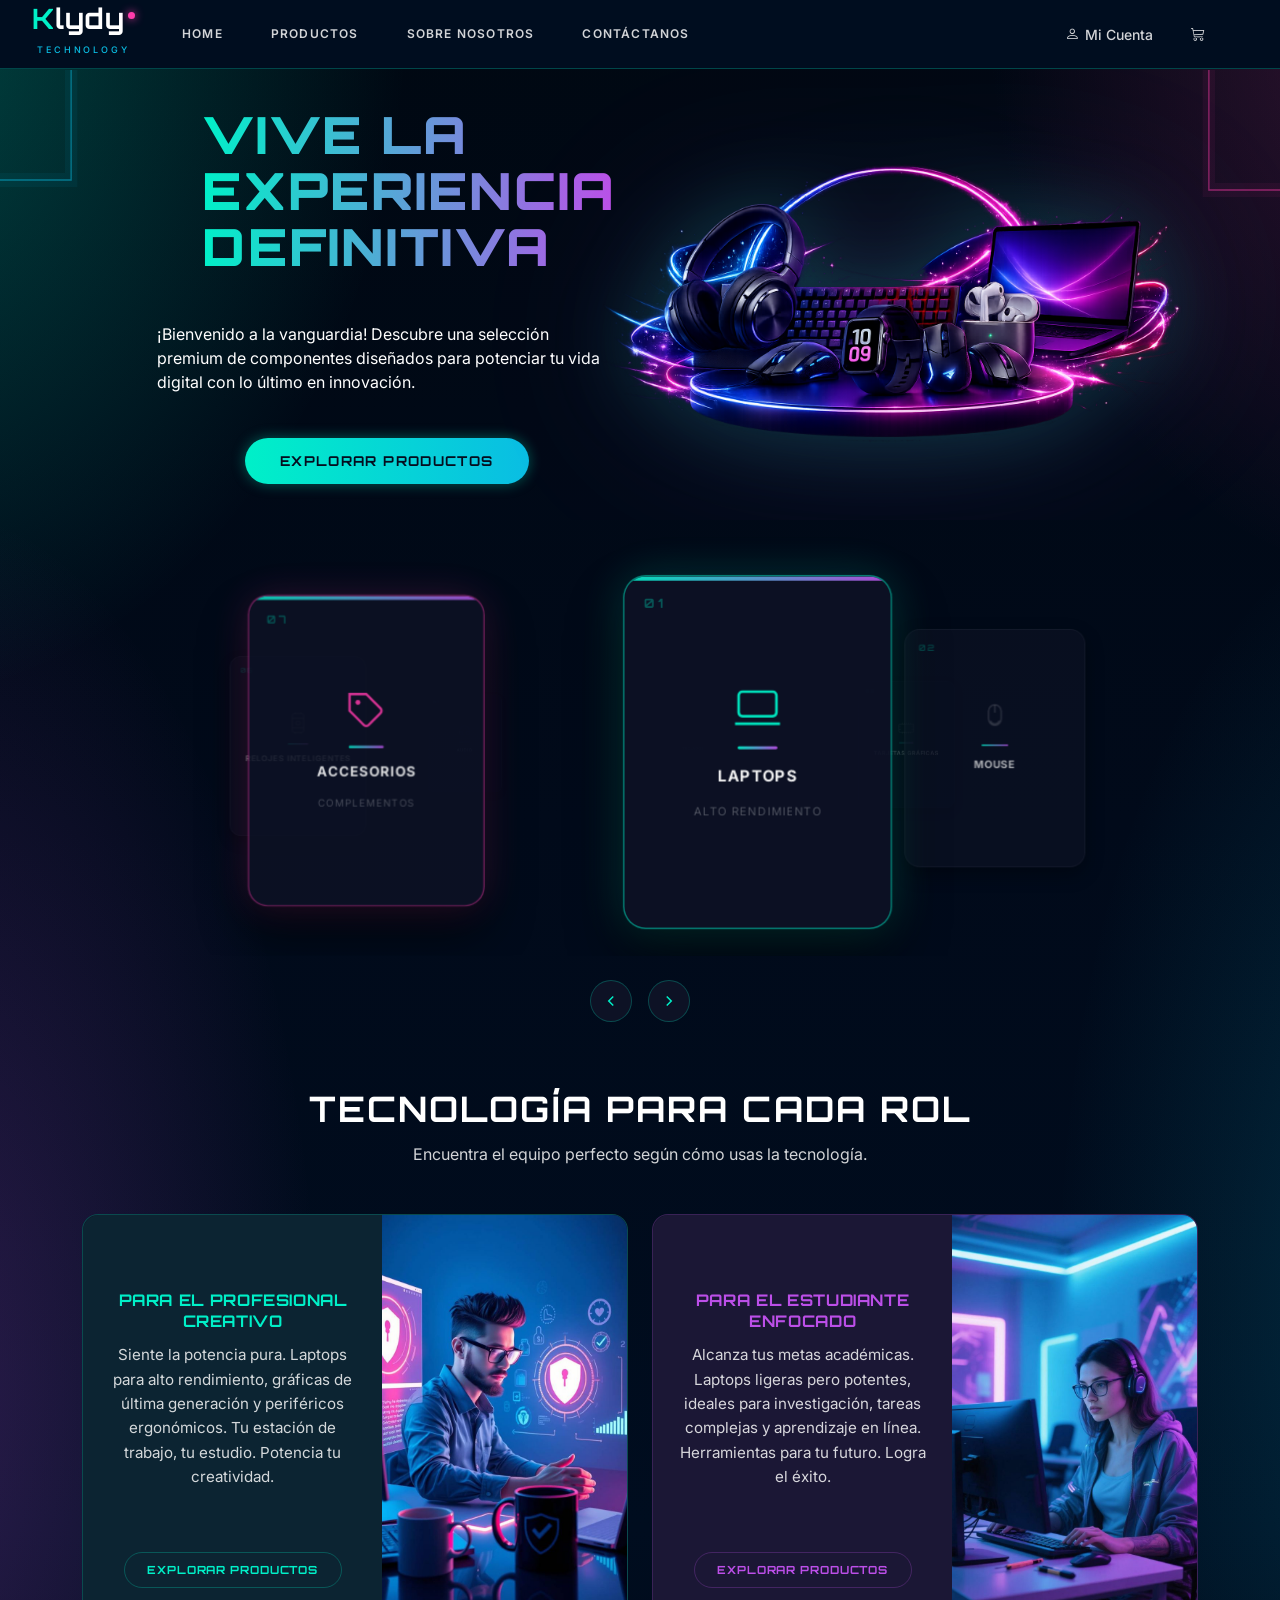
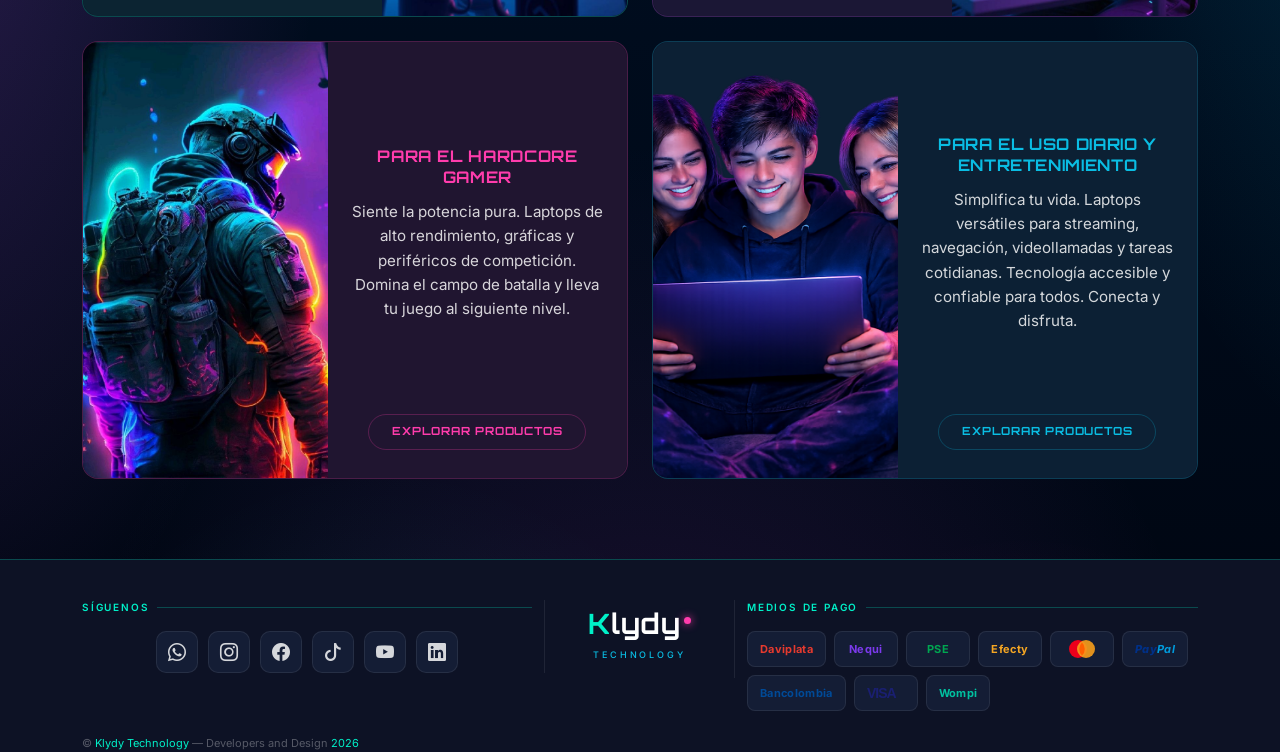
==== commit bcfab628: "Agregando opcion de cerrar sesion en moviles" ====
--- a/index.html
+++ b/index.html
@@ -85,7 +85,9 @@
         <!-- Solo desktop -->
         <div class="d-none d-lg-flex align-items-center gap-2">
           <form class="d-flex align-items-center gap-2">
-            <button class="btn klydy-btn-login" type="button" data-bs-toggle="modal" data-bs-target="#modalLogin">
+            <button class="btn klydy-btn-login" type="button"
+              data-bs-toggle="modal"
+              data-bs-target="#modalLogin">
               <i class="bi bi-person"></i> Mi Cuenta
             </button>
             <button class="btn klydy-btn-cart d-flex align-items-center" type="button" data-bs-toggle="offcanvas"
@@ -513,8 +515,13 @@
      ============================================================ -->
   <div class="bottom-nav d-lg-none">
 
-    <button class="bottom-nav-item btn-cuenta" data-bs-toggle="modal" data-bs-target="#modalLogin"
-      onclick="setActive(this)">
+    <button
+      id="btnCuentaMobile"
+      class="bottom-nav-item btn-cuenta"
+      data-bs-toggle="modal"
+      data-bs-target="#modalLogin"
+      onclick="setActive(this)"
+    >
       <i class="bi bi-person-circle"></i>
       <span class="label">Mi Cuenta</span>
     </button>
--- a/FRONTEND/CSS/nav-footer.css
+++ b/FRONTEND/CSS/nav-footer.css
@@ -1667,7 +1667,7 @@
 
 }
 
-@media(min-width: 500px ) and ( max-width: 569px){
+@media(min-width: 0px ) and ( max-width: 569px){
 
     .totalCarrito{
       position: absolute;
@@ -2052,4 +2052,19 @@
     box-shadow: 0px 0px 9px #010701;
 }
 
+/* contenedor de espera por el servidor  */
+#loading {
+  position: fixed;        /* se mantiene fijo en la ventana */
+  top: 0;
+  left: 0;
+  width: 100%;
+  height: 100%;           /* ocupa toda la altura */
+  display: flex;
+  flex-direction: column;
+  justify-content: center; /* centra vertical */
+  align-items: center;     /* centra horizontal */
+  background: rgba(255,255,255,0.9); /* opcional: fondo semitransparente */
+  z-index: 9999;           /* encima de todo */
+}
+
  
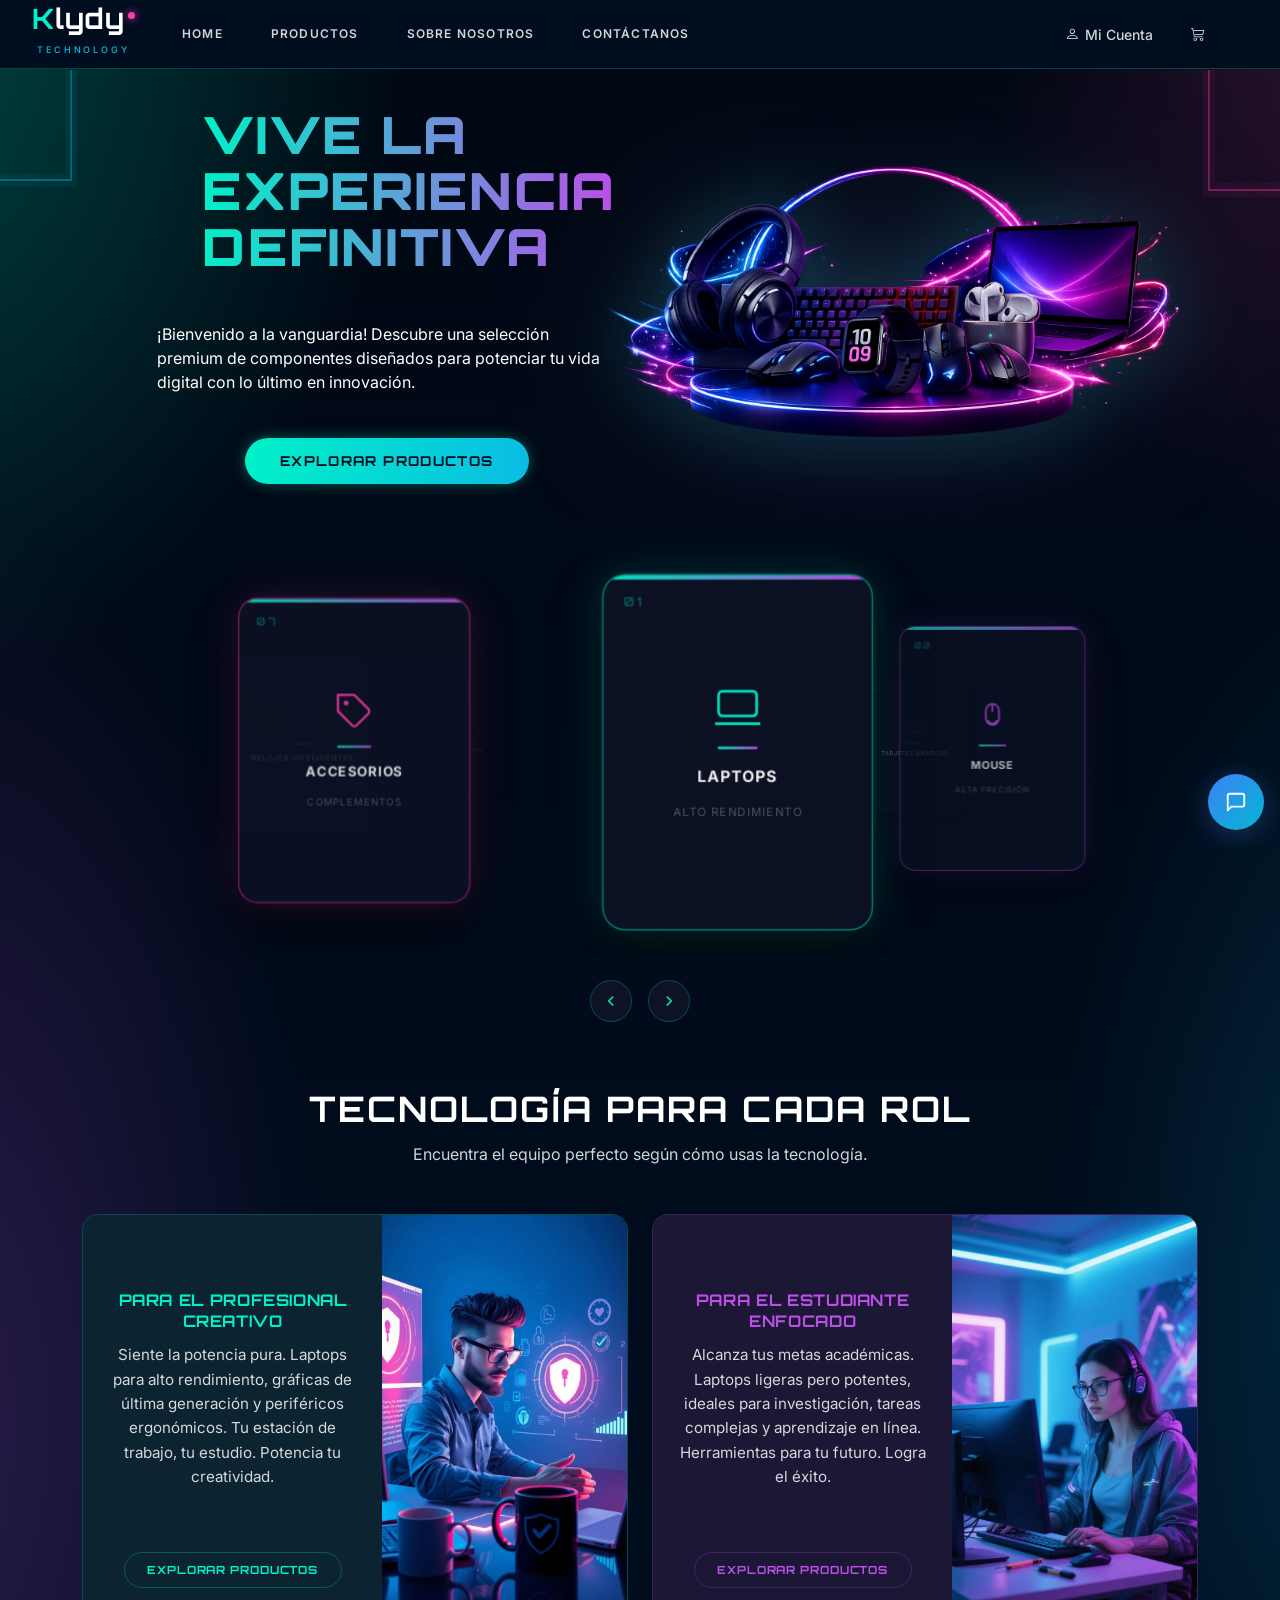
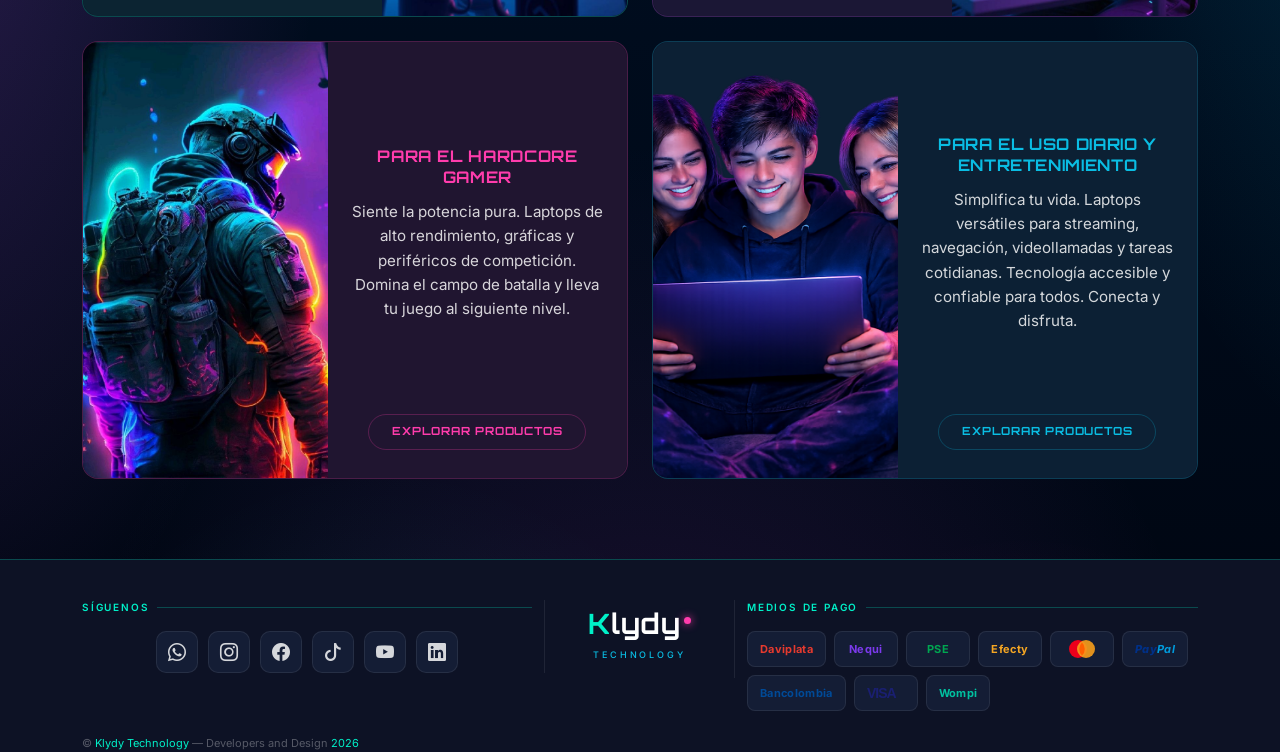
==== commit c772e4a9: "agragar burbuja a index" ====
--- a/index.html
+++ b/index.html
@@ -627,6 +627,7 @@
 
   <script src="FRONTEND/JS/inicio.js"></script>
   <script src="FRONTEND/JS/nav.js"></script>
+  <script src="FRONTEND/JS/chatWidget.js"></script>
 
 </body>
 
--- a/FRONTEND/CSS/index-style.css
+++ b/FRONTEND/CSS/index-style.css
@@ -715,6 +715,9 @@
     width: 100%;
     justify-content: center;
   }
+  .hero__img {
+    margin-left: 0;
+  }
 }
  
  
